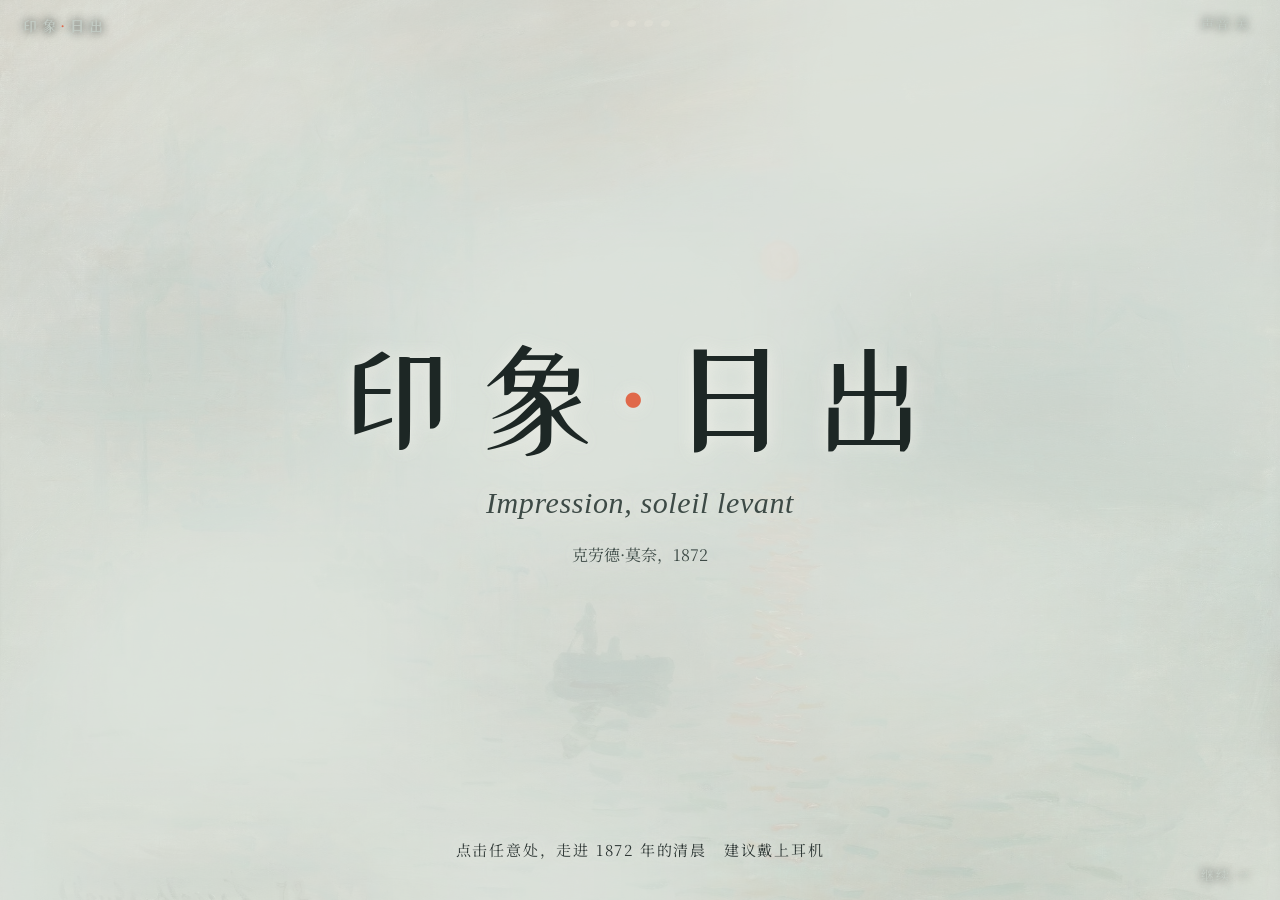
==== index.html @ b6039cf8 "Add Impression, Sunrise interactive walk Co-Authored-By: Claude Opus 5.5 <noreply@anthropic.com> Cla" ====
<!doctype html>
<html lang="zh-CN">
<head>
<meta charset="utf-8">
<meta name="viewport" content="width=device-width,initial-scale=1,viewport-fit=cover">
<meta name="description" content="走进莫奈《印象·日出》：拨开晨雾，在画里漫游，和光赛跑画出倒影。">
<meta property="og:title" content="走进《印象·日出》">
<meta property="og:image" content="sunrise.jpg">
<style>:root{padding-top:env(safe-area-inset-top,0px);padding-bottom:env(safe-area-inset-bottom,0px)}body{margin:0}[hidden]{display:none!important}</style>
<title>走进《印象·日出》</title>
<link rel="preconnect" href="https://fonts.googleapis.com">
<link rel="preconnect" href="https://fonts.gstatic.com" crossorigin>
<link rel="stylesheet" href="https://fonts.googleapis.com/css2?family=IM+Fell+English:ital@0;1&family=Noto+Serif+SC:wght@400;600&family=ZCOOL+XiaoWei&display=swap">
<style>
/* Layout: 整个页面就是这幅画。全屏、不滚动；场景之间用笔触重新画出画面，文字像颜料一样浮在雾里 */
:root{
  --deep:#111917;
  --fog:#efeae0;
  --mist:#c3ccc5;
  --sun:#e0694a;
  --peach:#f0b89c;
  --shade:rgba(12,18,16,.9);
  --f-display:"ZCOOL XiaoWei","Noto Serif SC","Songti SC","STSong",serif;
  --f-body:"Noto Serif SC","Songti SC","STSong","SimSun",serif;
  --f-latin:"IM Fell English","Iowan Old Style",Georgia,serif;
  --gut-l:max(16px,env(safe-area-inset-left,0px));
  --gut-r:max(16px,env(safe-area-inset-right,0px));
  color-scheme:dark;
}
*,*::before,*::after{box-sizing:border-box}
html,body{height:100%}
body{background:var(--deep);color:var(--fog);font-family:var(--f-body);overflow:hidden;margin:0;
  padding-left:var(--gut-l);padding-right:var(--gut-r)}
#stage{position:fixed;inset:0;overflow:hidden;background:var(--deep);touch-action:none;user-select:none;-webkit-user-select:none;-webkit-touch-callout:none;-webkit-tap-highlight-color:transparent}
#endBtns{position:absolute;z-index:6;left:50%;bottom:calc(env(safe-area-inset-bottom,0px) + 9vh);transform:translateX(-50%);display:flex;gap:12px;flex-wrap:wrap;justify-content:center;opacity:0;pointer-events:none;transition:opacity 1s}
#endBtns.on{opacity:1;pointer-events:auto}
#endBtns button{-webkit-touch-callout:none;font:inherit;font-size:15px;letter-spacing:.08em;color:var(--fog);background:rgba(12,18,16,.55);border:1px solid rgba(239,234,224,.35);padding:11px 20px;border-radius:18px 26px 16px 24px / 22px 16px 26px 18px;cursor:pointer;backdrop-filter:blur(6px);-webkit-backdrop-filter:blur(6px)}
#endBtns button:hover{background:rgba(224,105,74,.35)}
#endBtns button:focus-visible{outline:1px solid var(--peach);outline-offset:3px}
#stage canvas{position:absolute;inset:0;width:100%;height:100%;display:block}
#stage.pointer{cursor:pointer}
#stage.brush{cursor:crosshair}

/* 文字：没有卡片，直接浮在画上 */
#words{position:absolute;z-index:3;display:grid;gap:14px;max-width:min(560px,calc(100vw - 32px));pointer-events:none}
#words::before{content:"";position:absolute;inset:-90px -140px;z-index:-1;background:radial-gradient(closest-side,rgba(12,18,16,.5),rgba(12,18,16,.18) 60%,rgba(12,18,16,0));opacity:0;transition:opacity .8s}
#words.has::before{opacity:1}
#words.nobg::before{display:none}
#words.bl{left:calc(var(--gut-l) + 4vw);bottom:calc(env(safe-area-inset-bottom,0px) + 12vh)}
#words.tl{left:calc(var(--gut-l) + 4vw);top:calc(env(safe-area-inset-top,0px) + 12vh)}
#words.br{right:calc(var(--gut-r) + 4vw);bottom:calc(env(safe-area-inset-bottom,0px) + 12vh);text-align:right}
#words.c{left:50%;top:50%;transform:translate(-50%,-50%);text-align:center;max-width:min(760px,calc(100vw - 32px))}
.line{margin:0;font-family:var(--f-display);font-size:clamp(21px,2.3vw,30px);line-height:1.55;letter-spacing:.04em;
  text-shadow:0 0 14px rgba(10,16,14,.85),0 0 32px rgba(10,16,14,.6);animation:paintIn 1.5s cubic-bezier(.2,.7,.2,1) both}
.line em{font-style:normal;color:var(--peach)}
.line.small{font-family:var(--f-body);font-size:clamp(14px,1.25vw,16px);line-height:1.8;color:var(--mist);letter-spacing:0}
.line.title{font-size:clamp(58px,10vw,124px);letter-spacing:.1em;line-height:1.1}
.line.title b{color:var(--sun);font-weight:400}
.line.fr{font-family:var(--f-latin);font-style:italic;font-size:clamp(20px,2.4vw,30px);color:var(--mist);letter-spacing:.02em}
.line.dark{color:#1d2725;text-shadow:0 0 18px rgba(240,240,232,.9)}
.line.fr.dark,.line.small.dark{color:#3d4a46}
#words.out .line{animation:paintOut .7s ease-in both}
@keyframes paintIn{0%{opacity:0;filter:blur(12px);clip-path:inset(-60px 100% -60px -80px);transform:translateX(-6px)}60%{opacity:1}100%{opacity:1;filter:blur(0);clip-path:inset(-60px -80px -60px -80px);transform:none}}
@keyframes paintOut{to{opacity:0;filter:blur(10px);transform:translateY(-6px)}}

#hint.dark{color:#1d2725;text-shadow:0 0 12px rgba(240,240,232,.9)}
#hint{position:absolute;z-index:3;left:50%;bottom:calc(env(safe-area-inset-bottom,0px) + 4.5vh);transform:translateX(-50%);
  font-size:15px;letter-spacing:.12em;color:var(--fog);opacity:0;transition:opacity .9s;pointer-events:none;white-space:nowrap;
  text-shadow:0 0 12px rgba(10,16,14,.95)}
#hint.on{opacity:.9;animation:breathe 3s ease-in-out infinite}
@keyframes breathe{50%{opacity:.5}}
#tag{position:absolute;z-index:4;pointer-events:none;font-family:var(--f-display);font-size:18px;color:var(--fog);
  text-shadow:0 0 10px rgba(10,16,14,.95);opacity:0;transition:opacity .25s;transform:translate(16px,-28px);white-space:nowrap}
#tag.on{opacity:1}
#clock{position:absolute;z-index:3;right:calc(var(--gut-r) + 4vw);top:calc(env(safe-area-inset-top,0px) + 8vh);text-align:right;
  font-family:var(--f-latin);font-size:clamp(40px,5vw,64px);line-height:1;opacity:0;transition:opacity .6s;pointer-events:none;
  text-shadow:0 0 18px rgba(10,16,14,.8);font-variant-numeric:tabular-nums}
#clock small{display:block;font-family:var(--f-body);font-size:14px;color:var(--mist);margin-top:8px;letter-spacing:.1em}
#clock.on{opacity:1}
.corner{position:absolute;z-index:5;font-size:13px;letter-spacing:.14em;color:var(--mist);text-shadow:0 0 10px rgba(10,16,14,.95)}
#brand{left:calc(var(--gut-l) + 6px);top:calc(env(safe-area-inset-top,0px) + 14px);font-family:var(--f-display);font-size:16px;letter-spacing:.2em;pointer-events:none}
#brand b{color:var(--sun);font-weight:400}
#soundBtn,#nextBtn{background:none;border:0;padding:8px 10px;font:inherit;font-size:13px;letter-spacing:.14em;color:var(--mist);cursor:pointer}
#soundBtn{right:calc(var(--gut-r) + 4px);top:calc(env(safe-area-inset-top,0px) + 6px)}
#nextBtn{right:calc(var(--gut-r) + 4px);bottom:calc(env(safe-area-inset-bottom,0px) + 8px);opacity:0;transition:opacity .6s;pointer-events:none}
#nextBtn.on{opacity:.75;pointer-events:auto}
#soundBtn:hover,#nextBtn:hover{color:var(--fog)}
#soundBtn:focus-visible,#nextBtn:focus-visible{outline:1px solid var(--peach);outline-offset:2px}
#dots{left:50%;top:calc(env(safe-area-inset-top,0px) + 20px);transform:translateX(-50%);display:flex;gap:8px;pointer-events:none}
#dots i{width:9px;height:7px;border-radius:60% 40% 55% 45%;background:rgba(239,234,224,.25);transition:background .5s}
#dots i.on{background:var(--peach)}
@media (max-width:700px){
  #words.bl,#words.br,#words.tl{left:var(--gut-l);right:var(--gut-r);bottom:calc(env(safe-area-inset-bottom,0px) + 11vh);top:auto;text-align:left;max-width:none;padding-inline:6px}
  .line{font-size:18px;line-height:1.6}
  .line.small{font-size:13.5px}
  #words{gap:10px}
  #words::before{inset:-60px -40px}
  #clock{top:calc(env(safe-area-inset-top,0px) + 48px)}
  #endBtns{bottom:calc(env(safe-area-inset-bottom,0px) + 7vh)}
  #hint{white-space:normal;text-align:center;width:calc(100vw - 48px)}
}
@media (prefers-reduced-motion:reduce){.line,#words.out .line{animation-duration:.01s}#hint.on{animation:none}}
</style>

</head>
<body>
<div id="stage" role="application" aria-label="《印象·日出》互动漫游">
  <canvas id="paint"></canvas>
  <canvas id="fx"></canvas>
  <div id="words" class="c" aria-live="polite"></div>
  <div id="hint"></div>
  <div id="tag"></div>
  <div id="clock"></div>
  <div id="brand" class="corner">印象<b>·</b>日出</div>
  <div id="dots" class="corner" aria-hidden="true"><i></i><i></i><i></i><i></i></div>
  <button id="soundBtn" class="corner" type="button">声音 关</button>
  <button id="nextBtn" class="corner" type="button">继续 →</button>
  <div id="endBtns"><button id="againHub" type="button">再逛一逛港口</button><button id="againAll" type="button">从头看一遍</button></div>
</div>

<script>
const ORIENT = {"monet":{"w":125,"h":97,"step":16,"d":"dnrtx-q9D89+91rk--+BA7+2++2tzfh-IM53735-z++GEC981-J---DDGHGBBC987154sf/B/+A/8-7AF-88w//9/EEOE-u-+--8/9/BCCW-9+D//8/9-a-AAB8k--z0z05-s46-zsuyy--5/A7x-+782whw4BB658814-7z8+B9/-i---D-AGA/BEEB779+vu-/AA/-+9++9AE896559FFFGE78EICFD/OLBCC/+8+CABB-33--770rqIy4133B71w-x10319B168+0wz9z54322353339989J56429+9861-7/--/+8A9--47+B--+A66+/GB9+/CF+/+64042j9AA9C-EA/8FCHCAE//9-B/CB89HED6-qt5w1y65871xwz1w0ys70vq-1xy1243182523757799548967698A5877539++/+94699-jy++57/69A-+/8787458223GD+FAAABA/5/7A/BBBF-4+++87/B7----dS9015943yuy1xst032ytqy3y24353w463-444486840v+43485+94AEHA+B82599-K5321--GA/336777+788899+85EA87DA/3636969C+BCAA+896AD/976---ZWuz3621zutyxuttz34yxz0zx02xw38A60z24331y695z-234744989DB46866656596442+3A/8667887A+89++9/--D/96B61x-0785+A+BCELHCBBCAB/DD/9-ccyfk-sytmzywvsq011uy430vyywz7766314544vt28541468774z76vz0556765788876984+/9975546097773/95788753346828+7A+8/58DD+AB+8/CJ/69tp--emrtwwx1wsxss020oz67574yw499/988443--69Cy22444799z455556567995B676667789/989950284+A884677575557777+47++9+99+/w-1277+B+45---B2qm-0xxwz02zy0zyuz135683368B9797869-957421zyy16762367888783-76856566778AA+697766899767769976667796897789+999BA6-z1-356vyt-MX-w1--xuvv00z1zzwvuwu250uw1751x4076v--5398200z19/87478879+52116/9866656677313-456458678+839/887/B78+988999+86/E//+8055551xrx-Wx-76wttvxyuwyzxxtttw12zxy18-x16910qp-439xm9879GB+7698487455678766677796152-2L-2356/78/++BE67986667877+/+++99B+--A+88777630x-bp-351rvuzxyzxvwv3-x111107749CC+Brssz12+-ll-+85--7566438788978888+65356761w17/+///+A89+/9-F+646++878+9/98988AD/--+9//+76/-xtkg-x-/3x01ywy0wvvrr--wuvxw-749FUC9svw236+34pz6/CAA65896467789988778674588/99+/A8H887A/858s-E//B++77798798+999+8DEJ78888364-3nlnJ--1z11-ttwyvxuux2wx0002401+CS13wxr14+-1-mx1zd3++658657+97879658876788895496ICNA8777656--C99A++648A+6899B///CB/976788450489-elevyxrqr-xwwrtwyv3yy1341xu533-z--pfz58x--ly4-e-/++868779+---31t7556898895-HBACG88659578CJ/+7BA643599999/A//ADEA+B9+/56q-7-q-cjnt0im4suxuwytvtkpsmy57wuwzy6-y-hhav-A5-bgz-lfi55+943535-f---5--8/989+9A/AFI-7C7584+-796/8798+46449+/999/+/97684A75668BDDtqfgnpxwqsyywvvvwxxskquox+-rswv15nejp9m55321ihn1vg-68CA6566626017+A8AB++9A//AELHE98+8+/57/879+8866895678/9+8+67654488787768---jljpm-lrwxwuvyuw-2rjgpsy6uwx1780mZZ-1r7603+---6ve-0578687684168A+A8-A88799+9/9B/7+/DC+77C776+AI99A867259+99/99841+B9+84454-U---d6--pqx-xuxyoy2yifaqxtj-v-551rmcXLxs436/AA+98xjz59166775655B7+//DJ-67789999+A96/ADA98B/777/+8B//58868788+67+8+2396A----8/F6-he--ssrr-uyvvx31wkhdnwuq--wz55wmwl-tu016ABB/967ht56124544z--75B9579-388898897x9+++776898755BA99688577/89+86AA9AC752-RMB9-567-kbxssstt-ouzz1400skoostu66wux9xpok--wwz39BBp89+h983247745/+--7-/66w26899//98737883758669877B+7676848//87+A/DA//CA7A-KA9783546--prp--otm-531zy0vooi-985zutu9pswomitw3z2/--N84--43-7674164119/-67898++8//A/998774+6944B++A-799F+74--/A8/BL-A+9+75/E878878+49ffilrw-wy79/51wsrusviz894nmrpjj377pk4/-pss--PA0b-99-657356778B--799977A/7AA+9/72667A+96++8GB99+8---799+9+AF76/9+8+6/K-8AB//3-icjp2x325/57103-xtw2pmlt0-qqqsu37-r-5-pm-22z-/8qz8+-448889+CA737++9978B+8+9/-96z-89+6/+A/+TB+J//-T--EA9++B/++A95777AD-4/B570hicjp-76wx5x3s-82612ulil11wlnqy01168uuieh---59---12129999+9+A++3476BBA+A67E98+AI+78+B-9C+38-58H+/---8/DCCC/B/A5H9677/+-EDHBE-lkhmmo-A3368B+53394+xsp814sipzz031AEqvqjiV-F----vt3-s879BB//9+A32/+A//A9--C743DKB99E---E/-HG---3z-B98+/DHA9DC/v---788+-889--5--lii-zy--1-D/zvvz1+-rp-264-11vv56K-vt-ifbP--QO/fh57g-88//D-H/849A+/C+9864468/+ACAKB+Q-ED-KG-+o39KTA7-EEGGB/9+433--49C8885--58hgnhrxvvv0w-Jmqu--8-RMMC/7-ruuw-75rosqfcSB-cab-ef34-EB8ABFP9F-+-795D-576505/76FJG-FDJC+D----9uJFCL-75O-9-38++789768/E98/560w3miqm21y51217+z70j-51HDMGFF-qrrs-88821--eY/-fY-ghf9+LIE7AAFL697986007625417--26IPSC+CDCCC---4----CB--/CA3539/B6/CD-/6FA9868--0pgw3106DOT--858zm12x-z64t-DjcntOP7546EAihslad-nff+/IP/9757982w49A316300----ffhSaZ69QLHBCCCCDAD/-B+--/+855B+AJ9/A---tG-9+/BCcnum--xx-LRS-q-552x2zzr169---YYi---3665EFG--n-ouAOb//j---m336-6563-4043-CDF-7SYW0pl2--ICni--/E-+-g+90-78889--/-AA+6+33-b+A961wr-ikpww-PVYk-lz68v-+9-GE---5r---sp454-CGNFFJ---/heBAj5C6hEB-345-zwz1CAJC7-n-ULF1vuDK-HG-dZ-C9rB+p3-0k5++9-jmI-FB+8BDCGc--57B---borsukVYX-/i1--/ywACCGed+EV--irk17CGBFU-GGGFFFZg8-h-A-hDBt03--mi2z-95+D--F59D801D---D----ca--+9B5-d9+/+eii-aV-+BBEE/-8-2B-D--T+5tstUgkZffCG-nsr--cCo--API-fhOCCB-s-efk1DGJHUc-3hi8-aS-043v-gZD99--68D-e--FB114rlTGEKH-ddf-9/FAgfIC//gje-h--BFNJB6x576BEA6snwposjYelCXgP8toz38lb42-j76-cfg-CFE57DfejjfRPRUN-n--7-Yaiz22t45X-7/JI447Zd--HI-FCpkVRJKj-cX---8ABZf++7+-ig-ghy-OKEEF/225AC---ktooxvu667jhe-ji-B9-e67JL+8-ded-CBDA/-ffhhebZXYd-hdk-Vafiz65x/CD-11C-20uij--JR---YYWUP1m-YUdY-7/B-a/4-QOe--iryzNHEGIR35+E-----fpqrI35--dfg-fgA+3kf--BFCDviffo+/D/BAYeihdZaZad-cdff-Zb-AACEBF/72--744-hfeJHLNFKXbXWP8-ZaTbZVA-B4-A/2-----lw02-FDFWc/BAFE-hADa-zxq9B-Cce72feA+8hd-9+CA7-ged-+Aj+98-gggbXaaad--dfd-bZ-A/ACFA8+9-C/DAmcYNFGHJMKVdaXVM-ZNMdg-ACA/-BA+AAACImx49+HBDba/DCHFJKF8--66z++-5hdD0ii-+Cfg-JRIA45jgD/A/-98-ceij-dYZVYm-ced-gkp/7/CECBBBF+CFBkbQDD/DGCA-ebXUXfc-Mbh-CCBA-A+8BCCBN-298+77-ecDCABE-Bchiwt-t--/5li--if-9-ig-MSHD-ohfA6A-ii/Ocegegc-QQY-3facbnqr/+/B+ADGHC+ABB2hi9/ACEEC/lfWXafckSTge-ACAADC--EBCC99A+/+0-a-B88--vz--hpo---B7----mjb-++-o++HK8AAUf-EKUhg1-decbdY---aI/9bdh402BA++9ABEG79+AB-fSHCABJGMB9-RWYdakPOcde68A-BA8888/ACCA+++-GY-477--1-G+--5---A79J--qec-+B97/B/m-VDP-FD--ggy-+/99BBC7/BIBBRH-44/CEFA8CDEF7/CC7rbXDBFXfecRBaXUTaZ-CHYX-5B/+BC+75+ABCBC/9---Ue5+5-/9HMTg--+/B//ADRQkl-86-z857no--DFBC999e-G/8+ADEHFGDCG++D-WA9BCADA+BADDBBCHBnffdgbadecQPWPLJJio/-gUL-DADEF/8+BDCAD/---J-J+7-34w8FDMhol98FC/AADF4-C9B9919B-q-t-8/A+AEe-E+76/FFDBCCCGBABE-y8A/898++/B++B/CE-ZbVWV-PbaGUVRQLHS-E-fWJGKCHE+-8A+CECDDEIF--D//EB9B+DCDDI931BA/ACA+B6++J-B--/-67+/-7++7B--JEC-BCAAACBD-DA//B42BA9+++--/99A8IDDfaYXGBBG/-CMXdVTTPCC-FJHIFD+6-HFDEFC3--LN-HA779/+FE6--CGCGFC/BBCABAgn8CCBD++--+GHU-C7+BE9+A/DBADFGBAB-799B/459/HJFIUi-2787SCCdaaW-ECGFEHNSeQOI/9//AB+B9A+7/EFCBA/6-MPIKI-///D7y7+tnt/6C++BCDd-99eeEBBH-6AC/AE--YH7AAFC48CJA/-8//9CT--8CF-A8-AA6-bgm6689/AB-A--QDEGFAEIJIO-R--EDFBJB6BDGHBACA/8+9CK-GUs8+9-414-ian9BJLuDC-dg-uffDCDVe-CD+/-I-UQKWUO-lp-4B+7++B-D--g8CD-C-Z-DFEikAA9A/ADII96+97/DGCBSHGDA/-9ABDABBBDGG658CFAB-BE--/C-89/A--B-abd----3AB-eikgffBECN97p-/--/jY--ZZUhhhnn-AFDDG--ppfgF--ORaQGF9XQG//DOCFHH7+C658ADEBCBFA+9+A+9AAA/CDCC/7+8A/FEBAD89/A897Ta-IJVcd---x9ADmge-Pfgo-CB97k-s-9/dgfdahk-eihg-B-/B--2-jh-LbXHM-C5664QMFC/9-FDA45IA/EDBB/+/FF+//E99BG8A/DA/CHE+++CBCEHA+/+AB79IK/A1-hr--3B8A-epDIdhy2B98+C/veUAcegd-hY-nifgl/dgAA--9mhYLcaEW--8502GNLGB+aKG--7DBBBA7B-95A9ACE-5DL-/BBFCBAC/-/BCCDCHHD83AB79BC+uzvi6BB8D+Ebfl--ddD6//+ABB379-demknkaghkhfiA-p777P-0DIFbd54kg24u2IC--+9/DE-A-A/BBC9DMX-EABBGKE/F-DA/CDA/A+2++A9/-A/-----F/DDCKaifrn-7----fi2CcgXKBMY+DEC/-------fgj-rhe-G---MH-ACCiXbd25g-62HDKJ--8DEEHC-HEBDED/+-J-CCBB+D8/D-B+CABAC/++/A/EDC////DFEB386AECJeh-8C6--tkj1whhkA/TUDCBDLTH---TQgi+CEfdc---JHELS9-tgdeEF-587/GSUB77-IAA46BCDEFBD--Dy/D8/8C9DD7+9AACBBAB/BACDA/BB/AACD3x62541-eg-680qyto-AA-g-EIFFA+AABDFOHLIZhhBA-fd-+x-KTIMbdlkZOLEEBDG--kYURBD-D+AA8ABGHEB8GHF+BDA77/+B-499+/FH/BDE8ADC/+BCBB+A/924w341ig-zs3L-ui--/B-o8FSFB/++8+//8CJDgjmpC-ecCAys--B-caZEDG-B-h-P--sxpg-TOFEDDDBBFIHD9CHCADC/+7/C6C3764AOT+9+E79CEC+FGDA-A+5A---8-hd--w4GED-g-9CJ6/DLFEA+/9CFF-PPD-gheEFPUbC-l-DB-c--CDMa---89+B94--8EEGEC18ABBBFHFBECBDC//A6-36k77/AGF/+9D-FB++7ACO87-G-68CE9-Xhr-1+-76-g-/+-/CC/DEA69+BDB5--D-vM--XURSGFz-EHacef-MWg--/8+CGC9-GEDDEDC/9BDCBFDB//B-89+ADG-639G-H+AA+ADFKDB5-698IFA/5/A976--gjp37+-99-hyC2-h--x9871u---/77---k-nUTbOJFI--ceZa6-jYY-7998AFDD-79DMFDECAABEBAACCC9/--ABBCF-77BF---C/ACBEAGD6-F-DIIA8A9A/C+--jhq29BDDDBs-TB4BD/r670pq----76Yb-D+8-Un/FFON-hebg9CBHSD7+A/2--A----7BBFCADDBACDB++BC-CBCBCBE99----/979AAA/A+85A4y++CCD-ECCA-njgq08+BGFEpia+9A-a-650rttt-1k-VOCBCB/C8//BJQfl-ff-GADZVL+BA9/BAC----/AABGIEBBCDB68IH-C/CDECCB---B--54976319A/oqy479GEBBA8++xolg--A85247-gpv7W-hz7+8v10-M7i-QTGC++9Av8+DBxlmfm-9bgveb07+szA+//A7EACAABJBECCCEGG9D--JFEHE-R--7---44278836/C--27+//S-/--988x-cf-C/65yyuojkl--s8+---tEBE87--INHE+9//DC+CM-n--157-f-q2150---ECBH-9A--ADVEDC/BDFL-DHFB/E-F+-1z47F-8--9A/1+DDg-AAAA-N--+IC+/ZfcgoA8h-j0riioqbe--BF-w-GBB5Afde-RPF-FDHE6DJI-k--2ggg-C--6ldWIGDDF4+---A97/DBCDABC/AB/89/B-98456AD99B/8C/-FHD--CECA8C-556C--Ymiip+/-0t-meimqldr-9AAA-CEFi-ge-5-YTQHNME9LJGD-VTdij-N-h-xqgdO-KG-z----7+B/DCABCDBA7/+9CBDJB97DDBBABEG8AB-DCEHCCC8EB9054x-34-ngg-5----cbYkhhlnoe--ZNECHP--ee-0GXRSNXJCBAPJEmg-aeg--3-Apsif--8CB5--ij89AIHDECCCEA/ACFHEDCBA/D+-HC9/+998-FCDBABCDG--3-2-----knh46rtF---Dpffhon-WUeo6CIL--96ABJKHNOOHHKcZeqxwIQZd-CHM-lhcdv--A88L-bXND7+CDKFB7+B8+/BDA98++//5w--CA778+-KFB+7BIBB+-7-eEA7pppnZA9oc-vzz-feffff-dYjqzxDJGA-6/BGHJKJGHHG+-jki+BGY--HGF1ulghmec+BBE--VMH-+BEHDG---BA/BD+8+6795344uBA8+A/5F97ABBB726E-+A+9544-sl87ws93-3B--jhiejbZgbrl-U-8-h-GE+EIMNHDBADH--9//CFIKHsv7B--xR/+BBIQ-Y-837878DHj56CA+AEC65t125693-9-89/9+D-8BDAA9--G-9+6864qkn-+8uq-------fgp-4gc3ujS40c-y-PJGC/DQNJGCBDD/B-5+CGHIMkm7CGD/C/9/Aaf--i4679988+-++99A//BE-tA886D--+888+++D/-/--y8B8+--48--xkijo02yvt-iu--db-o-3-H-wmfD-fel178-MABDDKOG/AB+BBC/FD//+li6BBBA/A/E-kj--z69/JH+/++A+A8BAABJ-CF/888--6+A878798A8/z17++------1tkjiorxy07-c--n-Z----+-IC--DD-ed-6ADS-/+BDLHDT/8/DFDEBA9oo-ACABC+9BGWn4+9866+EC+C/+/8DD46/EDBCB+9+8F-18A93433-++++/98AK-07347nkkLpmt-+B-a-7lsY--------A89-n-c-ADDHAA/ABC/C/C/3LJEC9+8-THEB++DA69D-i8+CC89A/7699+++FIC-pFAA-9BDDAzu4+869A8CVHJGBA99-T-z519Hiklomlm-BF5-/--56c-----bAA//59F--AEE//AEFDCBB+/XfcB/9/95A+EC965DEE//Ay68+EDCC/9+/6++9+-98+B/--A8CF-tz4786A/9/H8AED-v+L-A5u08-llmoe-prjQ5AA-9B/-AC++---AB+6A31FB-DBDDJA+AAFC7895688/+//AFQN4y9EIC3y79/99CACAGC/A/+85-8/BF83166+BIC/+7A78978A+///A0-G-z2040jlli--7----v4988ADURG/++-4+7479wx--268-/C///BQG59E7-/BA++9/8-D/59B-B899+87AECBACECA+--4FA/A--325789FD899HD/+6+ADCAA+4zJNl-B9wnrniho-ecYpr-99++/dbE/+5c-/7w665o-w+9+/+/A+BCEC77A7ECBC8888-GJA3/A--9A///9A/+CLEBBA+9w5997+D-977876+AA+A+-F88+AGGFE245HKRSH+xv+-ffumh--ik-98+90-c/----ei---77-9+ACFAAA+67BB+/AA/ECB+889AbX5AFCC---/DA/9//DBBDBBB+5AL9268/CGHFDA9/BBAC7-E/88/BCHU959+A-b---+5-SYE---c-h-3----8+97AG/+-U-q68HC//A++ADB73+889B+--/+6++9A-60/FCBA58+/9/99ALC//CDC968Q-278A/DDFBCAACE-u78A++BCB/Al-+C+1-RTlm6BE+P-gj---/-97--ACBC+CB/v2C978CEFB//8OHJJJGGHA9/+9+/64/++/A81RFDD++69+9+++/HDA/CCEG+7C9///CBDFGDFHCB7116528ABGFCDFFDDAwu-S-x3C-jgcbb----8+A/AADBA5/9-mA+++-GGHN9+SRGGIJJKL-CC+//A++9++559BKGGtq---/9++/99FDBA9AA/8FE/7+CDC/CECGC++88EC9D9+GECDGE99Ey12130z/Gpk--bd----HDDL-/B9A6---/AA8v-CD87BCB7BEIJKH//CDAAA8+6/BFFEF/AB7BBB+DABFF79AAAABAA+5-EA/9+BB+9A+DBAB96+/BCHF9A/DIL0z--2A-z5x673mda-h---BRBBCB+/+---AC/8BC----0+AA/AC/8BGEACDBEDBCCGDGGDGE7AC7A//BACKCCGF/ABEAC///4-NCADFECDA8/AABCAABAC-KEAAB-M751-2-8AC+98-gkfW--7+/A+/BCEFDCBAABE8AK--P-67+-FCA96577BCEDCCABAEFFAFGGECB++9/CB//+BC-8/CC/D79/EOIDDH-A+/BAAABBABGBAA6ECEHFCEF--3-w8B21-PUa0GW-QE999/BBA+GF+798/BBBC5CGKA7--4735437+BBACEEDA/AAADFCEECBA96-7A////A69/99/BBBBDCBEG76BBCCC-8BB/+D8--CFDBDCCD--zxr--Gp0--Thn-f/7DA/++ADEABGGD+8+ACACEC-k9A75+135848BCBA/AGOA///+E749+/AAABA779/BD+99/E/+A8DB+xv7-EFECBC91A9A9+87/B-2/B///+322zx+G-o0/AGXkkk-p-FGIB/CBEDABE/+HC+/IS1-C86-GDA+8CD8+-/AAADC999867/+A/A99/CEDACBBD+98DDB+B5+A93CGDGEA9+/+CB9+9+99/87z5+69++63502//-rA/71-ki-z-SIIKHADGIFCBB9ADBBD-t1DB+B6-FDA9BDCA7CBCAEEA/99769+/ACAAA///AFD////CDAHBF82C-EEFGJCECBDDH97++99/+/-55969D/8ESk-A+ppCAC2qeI-q-SNHHHFECDEECBBB7+BA-67+/+DH9GEG-AEF+9ABCFGA9//964+++BABBA+///AAADEDDCEECGA6AAFDE+DCDB/B/AA8+/ELREFIICCBDC/D-no/B4pt84/-lY9/+6---FECF/FD9/BBC4FTT59/+AA+46DBELICC/+BDBCCA9BD8x5ABA/ACC++99CC66/DF/8/BCD9//+B/+BDDBA/A/BDJ-DA+7BDHJDDDHM-A+uq67--x156NeJ+9-nkgcb/MQMI-ZXI9HJIJOD/F-iPE2IG6ADICA/BCBA//AAAC/5CAHI8/ACBA98989/BBB/899GFH/CBA99D8/GDC/BBA/+99/9A/CHCFFGL-9769CB-Owt8+fcUEE-iecb-LOSdZbZWSHOQUPPNBPfeaNLPOl-KDHGFEEABBACA/A-HC--+/B+DEDA726/ACBB+++9DFGBFBA9767ADBAAE/9+++973FHBC++/CBHF78/DEDD0sFFhk/+//-WUU-JQH-8BEOMDKMNESSEFdcHMPfO-WV-EGLIB8-GDGC8A5EABEBBB+2AEB9W9BDCB/A89ABDBBCBB+3979A/+AA+9+8/9786ABA--xA/AF6DHGCDD+9CBXfHC9+/GIMDEB+99/AEB+CDA9CGGDWQCBH-A-HNSFDIIIHFJHD+80BBDBBEDB/5+DGIJ-ha//AEGB//CBCB/9+8A/7//+AB03-8+AB+7-SD8AD++9C57IFAE86AB9-cMBA//HCI4BE8++/ABCAA+29+++9+F9C-a--HNWNCEDBEDDH-9+--9CFFDGGC-/DOIFIc-6+BFBB9/BEFA+6CMGE/9A897--HA/+ABA8CF/H/8/AB/-+BB/AABA-acM8+C/LFB5/BGEA+CB+AA8+/+A/+/BA-hc--X-bGBFDBAABFD+BC/8DHDAGGB-/+-GE-t3+BBC+AA8ABCAFGENGCC6667z10-----DB7/-8EEA+/A98+A--/A+7--gB67DABEB1DDIGFDEAAAAAB/8+A/+8/9pa8AGAAA/+BC/+8+F/8B+5/M++/DAA+5+GDBpyBJ9/ABAAB7---KGDLA7666962------884999--34A8797--h-H0GCe-","W":2000,"H":1552}};
(() => {
'use strict';
const $ = s => document.querySelector(s);
const reduce = matchMedia('(prefers-reduced-motion: reduce)').matches;
const DPR = Math.min(1.5, window.devicePixelRatio || 1);
const clamp = (v, a, b) => v < a ? a : v > b ? b : v;
const sleep = ms => new Promise(r => setTimeout(r, ms));
const rgba = (c, a) => `rgba(${clamp(c[0], 0, 255) | 0},${clamp(c[1], 0, 255) | 0},${clamp(c[2], 0, 255) | 0},${a})`;
function rng(seed) { return () => { seed = (seed + 0x6D2B79F5) | 0; let t = Math.imul(seed ^ (seed >>> 15), 1 | seed); t = (t + Math.imul(t ^ (t >>> 7), 61 | t)) ^ t; return ((t ^ (t >>> 14)) >>> 0) / 4294967296; }; }
const mk = (w, h) => { const c = document.createElement('canvas'); c.width = w; c.height = h; return c; };
const B64 = 'ABCDEFGHIJKLMNOPQRSTUVWXYZabcdefghijklmnopqrstuvwxyz0123456789+/';
const CUTS = { sun: [1177, 440, 80, 81], refl: [1125, 803, 178, 675], boat1: [844, 1008, 216, 259], boat2: [481, 901, 212, 117], boat3: [277, 844, 141, 68] };

const stage = $('#stage'), paint = $('#paint'), fx = $('#fx'), P = paint.getContext('2d'), F = fx.getContext('2d');
const wordsEl = $('#words'), hintEl = $('#hint'), tagEl = $('#tag'), clockEl = $('#clock'), nextBtn = $('#nextBtn');
let SW = 0, SH = 0; // 画布像素尺寸
function size() { const w = Math.round(innerWidth * DPR), h = Math.round(innerHeight * DPR); const ch = w !== SW || h !== SH; SW = paint.width = fx.width = w; SH = paint.height = fx.height = h; return ch; }
size();

/* ---------- 声音 ---------- */
let audio = null; const soundBtn = $('#soundBtn');
function soundOn() {
  if (audio) return; const AC = window.AudioContext || window.webkitAudioContext; if (!AC) return;
  const ac = new AC(), len = ac.sampleRate * 4, buf = ac.createBuffer(1, len, ac.sampleRate), d = buf.getChannelData(0);
  let last = 0; for (let i = 0; i < len; i++) { last = (last + 0.02 * (Math.random() * 2 - 1)) / 1.02; d[i] = last * 3.2; }
  const s = ac.createBufferSource(); s.buffer = buf; s.loop = true;
  const lp = ac.createBiquadFilter(); lp.type = 'lowpass'; lp.frequency.value = 520;
  const g = ac.createGain(); g.gain.value = 0.3;
  const lfo = ac.createOscillator(), lg = ac.createGain(); lfo.frequency.value = 0.09; lg.gain.value = 0.2; lfo.connect(lg); lg.connect(g.gain);
  s.connect(lp); lp.connect(g); g.connect(ac.destination); s.start(); lfo.start();
  const horn = () => { if (!audio) return; const t = ac.currentTime, hg = ac.createGain(); hg.gain.setValueAtTime(0, t); hg.gain.linearRampToValueAtTime(0.045, t + 0.8); hg.gain.linearRampToValueAtTime(0, t + 3.2); hg.connect(ac.destination);
    [98, 147].forEach(f => { const o = ac.createOscillator(); o.type = 'sawtooth'; o.frequency.value = f; const fl = ac.createBiquadFilter(); fl.type = 'lowpass'; fl.frequency.value = 400; o.connect(fl); fl.connect(hg); o.start(t); o.stop(t + 3.4); });
    audio.timer = setTimeout(horn, 22000 + Math.random() * 15000); };
  audio = { ctx: ac, timer: setTimeout(horn, 5000) }; soundBtn.textContent = '声音 开';
}
function soundOff() { if (!audio) return; clearTimeout(audio.timer); audio.ctx.close(); audio = null; soundBtn.textContent = '声音 关'; }
soundBtn.addEventListener('click', e => { e.stopPropagation(); audio ? soundOff() : soundOn(); });
soundBtn.addEventListener('pointerdown', e => e.stopPropagation());

/* ---------- 文字 ---------- */
let wordsToken = 0;
async function say(lines, pos = 'bl', gap = 1500) {
  const tok = ++wordsToken;
  if (wordsEl.children.length) { wordsEl.classList.add('out'); await sleep(reduce ? 0 : 650); if (tok !== wordsToken) return false; }
  wordsEl.classList.remove('out'); wordsEl.innerHTML = ''; wordsEl.className = pos;
  if (lines.length) wordsEl.classList.add('has');
  for (let i = 0; i < lines.length; i++) {
    if (tok !== wordsToken) return false;
    const l = lines[i], p = document.createElement('p'); p.className = 'line ' + (l.cls || ''); p.innerHTML = l.t || l; wordsEl.appendChild(p);
    if (i < lines.length - 1) await sleep(reduce ? 200 : (l.wait || gap));
  }
  await sleep(reduce ? 100 : 900);
  return tok === wordsToken;
}
function clearWords() { wordsToken++; wordsEl.classList.add('out'); setTimeout(() => { if (wordsEl.classList.contains('out')) { wordsEl.innerHTML = ''; wordsEl.classList.remove('has'); } }, 700); }
function hint(t) { hintEl.textContent = t || ''; hintEl.classList.toggle('on', !!t); nextBtn.classList.toggle('on', !!t); }

/* ---------- 载入 ---------- */
const load = src => new Promise((res, rej) => { const i = new Image(); i.onload = () => res(i); i.onerror = rej; i.src = src; });
const SRC = {};
Promise.all(['sunrise.jpg', 'plate.jpg', 'sun.png', 'refl.png', 'boat1.png', 'boat2.png', 'boat3.png'].map(load).concat([load('meis.jpg').catch(() => null)])).then(start).catch(() => {
  wordsEl.className = 'c'; wordsEl.innerHTML = '<p class="line small">图片没有加载出来，请刷新页面再试。</p>';
});

function sampler(im, W, H, orient) {
  const w = Math.min(1000, W), h = Math.round(w * H / W), c = mk(w, h), x = c.getContext('2d', { willReadFrequently: true });
  x.drawImage(im, 0, 0, w, h); const d = x.getImageData(0, 0, w, h).data, k = w / W;
  return {
    W, H, im,
    col(ix, iy) { const px = clamp(Math.round(ix * k), 0, w - 1), py = clamp(Math.round(iy * k), 0, h - 1), p = (py * w + px) * 4; return [d[p], d[p + 1], d[p + 2]]; },
    ang(ix, iy) { if (!orient) return null; const gx = clamp(Math.floor(ix / orient.step), 0, orient.w - 1), gy = clamp(Math.floor(iy / orient.step), 0, orient.h - 1), ch = orient.d[gy * orient.w + gx]; return ch === '-' ? null : B64.indexOf(ch) / 64 * Math.PI; }
  };
}

function start([orig, plate, sunI, reflI, b1, b2, b3, meis]) {
  const noRefl = mk(2000, 1552); { const x = noRefl.getContext('2d'); x.drawImage(plate, 0, 0, 2000, 1552); const [sx, sy, sw, sh] = CUTS.sun; x.drawImage(sunI, sx, sy, sw, sh); [b1, b2, b3].forEach((b, i) => { const [bx, by, bw, bh] = CUTS['boat' + (i + 1)]; x.drawImage(b, bx, by, bw, bh); }); }
  const grayC = mk(2000, 1552); { const x = grayC.getContext('2d', { willReadFrequently: true }); x.drawImage(orig, 0, 0); const id = x.getImageData(0, 0, 2000, 1552), d = id.data; for (let p = 0; p < d.length; p += 4) { const v = 0.299 * d[p] + 0.587 * d[p + 1] + 0.114 * d[p + 2]; d[p] = d[p + 1] = d[p + 2] = v; } x.putImageData(id, 0, 0); }
  SRC.orig = sampler(orig, 2000, 1552, ORIENT.monet);
  SRC.noRefl = sampler(noRefl, 2000, 1552, ORIENT.monet);
  SRC.gray = { im: grayC, W: 2000, H: 1552 };
  if (meis) SRC.meis = sampler(meis, meis.naturalWidth, meis.naturalHeight, ORIENT.meis || null);
  SRC.reflI = reflI;
  requestAnimationFrame(frame);
  run();
}

/* ---------- 镜头 ---------- */
let view = { src: 'orig', cx: 0.5, cy: 0.5, z: 1 };
function xf(v) {
  const s = SRC[v.src], cover = Math.max(SW / s.W, SH / s.H), contain = Math.min(SW / s.W, SH / s.H);
  const portrait = SW < SH * 0.95, base = v.src === 'meis' ? contain * (portrait ? 0.96 : 0.84) : (portrait ? contain : Math.min(cover, contain * 1.35)), k = base * v.z;
  let X = v.cx * s.W, Y = v.cy * s.H; const hw = SW / 2 / k, hh = SH / 2 / k;
  X = s.W * k > SW ? clamp(X, hw, s.W - hw) : s.W / 2; Y = s.H * k > SH ? clamp(Y, hh, s.H - hh) : s.H / 2;
  // 竖屏时画面小于屏幕高度：把画往上放，下面留给文字
  const oy = s.H * k < SH && portrait ? (SH - s.H * k) * 0.28 : SH / 2 - Y * k;
  return { k, ox: SW / 2 - X * k, oy, s };
}
const toImg = (v, sx, sy) => { const t = xf(v); return [(sx - t.ox) / t.k, (sy - t.oy) / t.k]; };
function drawView(ctx, v, im, alpha = 1) { const t = xf(v); ctx.globalAlpha = alpha; ctx.setTransform(t.k, 0, 0, t.k, t.ox, t.oy); ctx.drawImage(im || t.s.im, 0, 0, t.s.W, t.s.H); ctx.setTransform(1, 0, 0, 1, 0, 0); ctx.globalAlpha = 1; }

/* ---------- 用笔触把画面画出来 ---------- */
let painting = null;
function paintTo(v, opts = {}) {
  view = v; if (painting) painting.done();
  return new Promise(resolve => {
    const t = xf(v), s = t.s, r = rng((Math.random() * 1e9) | 0), m = Math.min(SW, SH) / DPR;
    const strokes = [];
    const passes = opts.quick ? [[clamp(m / 16, 22, 54), 1]] : [[clamp(m / 18, 20, 48), 1], [clamp(m / 36, 10, 24), 1]];
    passes.forEach(([g, dens], pi) => {
      const gp = g * DPR, list = [];
      for (let y = -gp / 2; y < SH + gp; y += gp) for (let x = -gp / 2; x < SW + gp; x += gp) {
        const sx = x + (r() - 0.5) * gp, sy = y + (r() - 0.5) * gp, ix = (sx - t.ox) / t.k, iy = (sy - t.oy) / t.k;
        if (ix < 0 || iy < 0 || ix >= s.W || iy >= s.H) continue;
        let a = s.ang(ix, iy); if (a == null) a = r() * Math.PI;
        list.push({ x: sx, y: sy, a: a + (r() - 0.5) * 0.25, c: s.col(ix, iy), L: gp * (1.5 + r() * 1.1), w: gp * (pi ? 0.55 : 0.75), seed: (r() * 1e9) | 0 });
      }
      for (let i = list.length - 1; i > 0; i--) { const j = (r() * (i + 1)) | 0; [list[i], list[j]] = [list[j], list[i]]; }
      strokes.push(list);
    });
    const total = strokes.reduce((a, l) => a + l.length, 0);
    if (opts.from === 'black') { P.fillStyle = '#111917'; P.fillRect(0, 0, SW, SH); }
    let pi = 0, i = 0, fade = 0, fin = false;
    const frames = [reduce ? 1 : 26, reduce ? 1 : 42], fadeFrames = reduce ? 1 : 22;
    const finish = () => { if (fin) return; fin = true; P.setTransform(1, 0, 0, 1, 0, 0); P.fillStyle = '#111917'; P.fillRect(0, 0, SW, SH); drawView(P, v); painting = null; resolve(); };
    painting = { done: finish };
    const step = () => {
      if (fin) return;
      if (pi < strokes.length) {
        const list = strokes[pi], per = Math.ceil(list.length / frames[Math.min(pi, 1)]);
        for (let n = 0; n < per && i < list.length; n++, i++) stroke(P, list[i]);
        if (i >= list.length) { pi++; i = 0; }
      } else {
        fade++; P.setTransform(1, 0, 0, 1, 0, 0);
        if (fade === 1) { P.globalAlpha = 1; }
        drawView(P, v, null, 0.18 + fade / fadeFrames * 0.3);
        if (fade >= fadeFrames) return finish();
      }
      requestAnimationFrame(step);
    };
    if (!total) return finish();
    requestAnimationFrame(step);
  });
}
function stroke(ctx, s) {
  const r = rng(s.seed), n = 4, ca = Math.cos(s.a), sa = Math.sin(s.a), nx = -sa, ny = ca, hl = s.L / 2;
  ctx.lineCap = 'round'; ctx.lineWidth = Math.max(1, s.w / n * 1.9);
  for (let i = 0; i < n; i++) {
    const o = (i / (n - 1) - 0.5) * s.w, st = -hl * (0.7 + r() * 0.3), en = hl * (0.7 + r() * 0.3), b = (r() - 0.5) * s.L * 0.12, j = (r() - 0.5) * 18;
    ctx.strokeStyle = rgba([s.c[0] + j, s.c[1] + j * 0.9, s.c[2] + j * 0.8], (0.55 + r() * 0.4).toFixed(2));
    ctx.beginPath(); ctx.moveTo(s.x + ca * st + nx * o, s.y + sa * st + ny * o);
    ctx.quadraticCurveTo(s.x + ca * (st + en) / 2 + nx * (o + b), s.y + sa * (st + en) / 2 + ny * (o + b), s.x + ca * en + nx * o, s.y + sa * en + ny * o); ctx.stroke();
  }
}

/* ---------- 雾、风、光 ---------- */
const FW = 96, FH = 60, fogA = new Float32Array(FW * FH), fogC = mk(FW, FH), fogX = fogC.getContext('2d'), fogImg = fogX.createImageData(FW, FH);
let fogTarget = 0.12, fogRegrow = 0.006, ptr = { x: -1, y: -1, px: -1, py: -1, inside: false };
const noise = (x, y, t) => Math.sin(x * 0.11 + t * 0.00021) * Math.sin(y * 0.17 - t * 0.00017) * 0.5 + Math.sin((x + y) * 0.05 + t * 0.0003) * 0.5;
function setFog(level, instant) { fogTarget = level; if (instant) fogA.fill(level); }
function windAt(x, y, strength) {
  const fx_ = x / SW * FW, fy_ = y / SH * FH, rad = Math.min(FW, FH) * 0.2;
  for (let j = Math.max(0, fy_ - rad | 0); j < Math.min(FH, fy_ + rad + 1); j++) for (let i = Math.max(0, fx_ - rad | 0); i < Math.min(FW, fx_ + rad + 1); i++) {
    const d = Math.hypot(i - fx_, (j - fy_) * 1.2) / rad; if (d < 1) fogA[j * FW + i] *= 1 - strength * (1 - d) * (1 - d);
  }
}
const fogCleared = () => { let s = 0; for (let i = 0; i < fogA.length; i++) s += fogA[i] < 0.35 ? 1 : 0; return s / fogA.length; };

let targets = [], hover = null, gray = 0, grayTarget = 0, light = 0, lightTarget = 0, shimmer = false;
function frame(t) {
  F.setTransform(1, 0, 0, 1, 0, 0); F.clearRect(0, 0, SW, SH);
  gray += (grayTarget - gray) * 0.06; if (Math.abs(grayTarget - gray) < 0.004) gray = grayTarget;
  light += (lightTarget - light) * 0.03;
  if (shimmer && !reduce && !painting && view.src === 'orig') {
    const tr = xf(view), im = SRC.reflI, [rx, ry] = CUTS.refl;
    F.setTransform(tr.k, 0, 0, tr.k, tr.ox, tr.oy); F.globalAlpha = 0.9;
    for (let y = 0; y < im.height; y += 6) { const h = Math.min(6, im.height - y), dx = Math.sin(t / 620 + y * 0.05) * 2.2; F.drawImage(im, 0, y, im.width, h, rx + dx, ry + y, im.width, h); }
    F.globalAlpha = 1; F.setTransform(1, 0, 0, 1, 0, 0);
  }
  if (gray > 0.01) drawView(F, Object.assign({}, view, { src: 'gray' }), SRC.gray.im, gray);
  if (light > 0.005) { const g = F.createRadialGradient(SW * 0.62, SH * 0.3, 0, SW * 0.62, SH * 0.3, Math.max(SW, SH)); g.addColorStop(0, `rgba(255,240,222,${0.55 * light})`); g.addColorStop(1, `rgba(255,238,218,${0.12 * light})`); F.fillStyle = g; F.fillRect(0, 0, SW, SH); }
  // 目标：在画里微微发亮
  if (!painting) targets.forEach(tg => {
    const tr = xf(view), cx = tg.x * tr.k + tr.ox, cy = tg.y * tr.k + tr.oy, a = tg === hover ? 0.32 : (tg.seen ? 0.04 : 0.07 + 0.06 * Math.sin(t / 700 + tg.x));
    F.save(); F.translate(cx, cy); F.scale(tg.rx * tr.k, tg.ry * tr.k);
    const g = F.createRadialGradient(0, 0, 0, 0, 0, 1); g.addColorStop(0, `rgba(255,236,212,${a})`); g.addColorStop(0.7, `rgba(255,236,212,${a * 0.5})`); g.addColorStop(1, 'rgba(255,236,212,0)');
    F.fillStyle = g; F.beginPath(); F.arc(0, 0, 1, 0, Math.PI * 2); F.fill(); F.restore();
    if (coarse && !tg.seen) { F.font = `${14 * DPR}px "ZCOOL XiaoWei", "Noto Serif SC", serif`; F.textAlign = 'center'; F.fillStyle = 'rgba(12,18,16,.55)'; const tw = F.measureText(tg.name).width; const lcx = tg.lx ? tg.lx * tr.k + tr.ox : cx, lcy = tg.ly ? tg.ly * tr.k + tr.oy : cy; F.fillRect(lcx - tw / 2 - 8 * DPR, lcy - 11 * DPR, tw + 16 * DPR, 22 * DPR); F.fillStyle = 'rgba(255,240,224,.95)'; F.textBaseline = 'middle'; F.fillText(tg.name, lcx, lcy + DPR); }
  });
  // 雾
  for (let i = 0; i < fogA.length; i++) fogA[i] += (fogTarget - fogA[i]) * fogRegrow;
  const d = fogImg.data;
  for (let j = 0, p = 0; j < FH; j++) for (let i = 0; i < FW; i++, p++) {
    const n = reduce ? 0 : noise(i, j, t) * 0.12, a = clamp(fogA[p] + n * fogA[p], 0, 0.97);
    d[p * 4] = 222; d[p * 4 + 1] = 228; d[p * 4 + 2] = 221; d[p * 4 + 3] = a * 255;
  }
  fogX.putImageData(fogImg, 0, 0); F.imageSmoothingEnabled = true; F.drawImage(fogC, 0, 0, SW, SH);
  requestAnimationFrame(frame);
}

/* ---------- 指针 ---------- */
let onTap = null, onHold = null, brush = null, lockUntil = 0;
const coarse = matchMedia('(pointer: coarse)').matches;
const local = e => { const r = stage.getBoundingClientRect(); return [(e.clientX - r.left) * DPR, (e.clientY - r.top) * DPR]; };
function hitTarget(x, y) { if (painting) return null; for (const tg of targets) { const [ix, iy] = toImg(view, x, y); if (((ix - tg.x) / tg.rx) ** 2 + ((iy - tg.y) / tg.ry) ** 2 < 1) return tg; } return null; }
stage.addEventListener('pointermove', e => {
  const [x, y] = local(e);
  if (ptr.px >= 0) { const sp = Math.hypot(x - ptr.px, y - ptr.py) / DPR; if (sp > 1) windAt(x, y, Math.min(0.5, sp / 60)); }
  ptr.px = x; ptr.py = y;
  if (brush) return brush.move(x, y);
  hover = hitTarget(x, y); stage.classList.toggle('pointer', !!hover || !!onTap);
  if (hover && e.pointerType === 'mouse') { tagEl.textContent = hover.name; tagEl.style.left = (x / DPR) + 'px'; tagEl.style.top = (y / DPR) + 'px'; tagEl.classList.add('on'); } else tagEl.classList.remove('on');
});
stage.addEventListener('contextmenu', e => e.preventDefault());
stage.addEventListener('pointerleave', () => { ptr.px = -1; hover = null; tagEl.classList.remove('on'); });
stage.addEventListener('pointerdown', e => {
  const [x, y] = local(e);
  if (painting) { painting.done(); lockUntil = performance.now() + 450; return; }
  if (performance.now() < lockUntil) return;
  if (brush) { stage.setPointerCapture(e.pointerId); return brush.down(x, y); }
  if (onHold) { stage.setPointerCapture(e.pointerId); onHold(true); return; }
  const tg = hitTarget(x, y);
  if (tg && tg.go) { tagEl.classList.remove('on'); lockUntil = performance.now() + 600; tg.go(); return; }
  if (onTap) { lockUntil = performance.now() + 600; onTap(); }
});
const up = () => { if (brush) brush.up(); if (onHold) onHold(false); };
stage.addEventListener('pointerup', up); stage.addEventListener('pointercancel', up);
nextBtn.addEventListener('pointerdown', e => e.stopPropagation());
$('#endBtns').addEventListener('pointerdown', e => e.stopPropagation());
nextBtn.addEventListener('click', e => { e.stopPropagation(); if (onTap) onTap(); else if (targets.find(t => !t.seen && t.go)) targets.find(t => !t.seen && t.go).go(); });
addEventListener('keydown', e => { if (e.key === 'ArrowRight' || e.key === 'Enter' || e.key === ' ') { if (painting) painting.done(); else nextBtn.click(); e.preventDefault(); } if (e.key === 'Escape' && hub.ready) hub.go(); });
let rt; addEventListener('resize', () => { clearTimeout(rt); rt = setTimeout(() => { if (size()) { if (painting) painting.done(); P.fillStyle = '#111917'; P.fillRect(0, 0, SW, SH); drawView(P, view); } }, 120); });

/* 等一次点击（点画面任意处或“继续”） */
function waitTap(text = '点击画面继续') { hint(text); return new Promise(res => { setTimeout(() => { onTap = () => { onTap = null; hint(''); stage.classList.remove('pointer'); res(); }; }, 500); }); }

/* ---------- 故事 ---------- */
const dots = [...document.querySelectorAll('#dots i')];
const FULL = { src: 'orig', cx: 0.5, cy: 0.5, z: 1 };
const PLACES = [
  { id: 'harbor', name: '烟与桅杆', x: 520, y: 420, rx: 280, ry: 230, view: { src: 'orig', cx: 0.25, cy: 0.3, z: 2.3 }, pos: 'br', lines: [
    '左边这团打着旋的蓝绿色，是蒸汽船冒出的烟。', '后面密密麻麻的竖线，是帆船的桅杆。', '一座忙碌的工业港口。<br>可是没有一根桅杆，被画清楚。'] },
  { id: 'cranes', name: '对岸的吊车', x: 1680, y: 560, rx: 260, ry: 140, view: { src: 'orig', cx: 0.76, cy: 0.38, z: 2.3 }, pos: 'bl', lines: [
    '对岸是船坞和吊车。勒阿弗尔是当时法国最繁忙的港口之一。', '可在画里，它们只是雾中几道斜线。', '莫奈画的不是港口。<br>他画的是港口上空的<em>雾和光</em>。'] },
  { id: 'refl', name: '水里的倒影', x: 1215, y: 1050, rx: 100, ry: 250, lx: 1330, ly: 900, view: { src: 'orig', cx: 0.61, cy: 0.69, z: 3.2 }, pos: 'bl', lines: [
    '太阳的倒影，是一串横着的短笔。', '颜料堆得很厚，一笔下去，不再修改。', '笔和笔之间，直接露出水的颜色。'] },
  { id: 'boat', name: '小船', x: 950, y: 1110, rx: 140, ry: 130, lx: 850, ly: 1250, view: { src: 'orig', cx: 0.47, cy: 0.72, z: 3.4 }, pos: 'br', lines: [
    '一条船，一个站着摇桨的人。', '几笔深色。没有脸，也没有桨的细节。', '在晨雾里，你本来也看不清这些。<br>他画的是<em>眼睛看到的</em>，不是脑子里知道的。'] }
];
const SUNT = { id: 'sun', name: '太阳', x: 1217, y: 480, rx: 90, ry: 90 };
const hub = { ready: false, first: true, async go() {} };

async function run() {
  // 开场：画面在浓雾里一笔笔出现
  setFog(0.9, true); fogRegrow = 0.02;
  paintTo(FULL, { from: 'black' });
  await say([{ t: '印象<b>·</b>日出', cls: 'title dark' }, { t: 'Impression, soleil levant', cls: 'fr dark' }, { t: '克劳德·莫奈，1872', cls: 'small dark' }], 'c nobg', 700);
  hintEl.classList.add('dark'); await waitTap('点击任意处，走进 1872 年的清晨　建议戴上耳机'); hintEl.classList.remove('dark');
  soundOn();
  // 拨开晨雾
  fogRegrow = 0.0015;
  await say([{ t: '1872 年 11 月 13 日，早上 7 点 35 分。', cls: 'dark' }, { t: '法国北部，勒阿弗尔港。', cls: 'dark' }, { t: matchMedia('(pointer: coarse)').matches ? '用手指拨开晨雾。' : '晃动鼠标，拨开晨雾。', cls: 'dark small' }], 'c nobg', 1400);
  await new Promise(res => { const chk = setInterval(() => { if (fogCleared() > 0.4) { clearInterval(chk); onTap = null; hint(''); res(); } }, 200); setTimeout(() => { hint('点击画面继续'); onTap = () => { clearInterval(chk); onTap = null; hint(''); res(); }; }, 7000); });
  setFog(0.14); fogRegrow = 0.012;
  clearWords(); await sleep(700);
  await say(['31 岁的莫奈，站在港口边一家旅馆的窗前。', '这是他长大的城市。明天，是他 32 岁的生日。', { t: '这个时刻，是天文学家唐纳德·奥尔森根据画里太阳的位置和当天的潮汐推算出来的。', cls: 'small' }], 'bl');
  await waitTap();
  await explore();
}

async function explore() {
  hub.ready = true;
  const go = async () => {
    targets = []; await paintTo(FULL); setFog(0.14); shimmer = true;
    const left = PLACES.filter(p => !p.seen);
    if (left.length) {
      targets = PLACES.map(p => Object.assign(p, { go: () => visit(p) }));
      const msg = hub.first ? ['窗外有烟、有吊车、有小船，还有水里的倒影。', '在画里找到它们，点一下，凑近看看。'] : [`还有 ${left.length} 处没看。`];
      hub.first = false; say(msg, 'bl');
      hint(coarse ? '点画里标出的地方' : '把鼠标移到画里发亮的地方');
    } else {
      targets = [Object.assign(SUNT, { go: () => { targets = []; climax(); } })];
      say(['港口看完了。', '现在，看看那颗<em>太阳</em>。'], 'bl'); hint('点击太阳');
    }
  };
  hub.go = go; await go();
}
async function visit(p) {
  targets = []; hint(''); clearWords(); shimmer = false;
  await paintTo(p.view); setFog(0.08); shimmer = p.id === 'refl' || p.id === 'boat';
  p.seen = true; dots[PLACES.indexOf(p)].classList.add('on');
  await say(p.lines, p.pos);
  await waitTap('点击画面，退后一步');
  clearWords(); hub.go();
}

async function climax() {
  hub.ready = false; hint(''); clearWords(); shimmer = false;
  await paintTo({ src: 'orig', cx: 0.6, cy: 0.33, z: 1.9 }); shimmer = true;
  await say(['太阳刚升起二十多分钟。', '这样的光，只会停留几十分钟。'], 'bl');
  clockEl.innerHTML = '07:35<small>勒阿弗尔</small>'; clockEl.classList.add('on');
  lightTarget = 0;
  for (let m = 35; m <= 55; m++) { clockEl.innerHTML = `07:${m}<small>勒阿弗尔</small>`; lightTarget = (m - 35) / 20; setFog(0.14 - (m - 35) / 20 * 0.12); await sleep(reduce ? 20 : 170); }
  await say(['雾在散，光在变。', '等他调好颜色，眼前已经是另一幅景色。', '所以，他必须画得<em>很快</em>。'], 'bl');
  await waitTap('点击画面，拿起画笔');
  clockEl.classList.remove('on'); lightTarget = 0; light = 0; clearWords();
  await race();
}

async function race() {
  shimmer = false; setFog(0.06);
  const RV = SW < SH * 0.95 ? { cx: 0.6, cy: 0.5, z: 1.8 } : { cx: 0.5, cy: 0.5, z: 1 };
  await paintTo(Object.assign({ src: 'noRefl' }, RV));
  await say(['倒影被抹掉了。', '你有 <em>20 秒</em>，把它画回去。', { t: '在太阳正下方的水面上，横着画一些短短的、断开的橙红色笔触。落下第一笔，时钟就开始走。', cls: 'small' }], 'tl', 900);
  const ORANGE = [228, 112, 78], BW = Math.max(6 * DPR, Math.min(SW, SH) / 70), MAXLEN = Math.max(60 * DPR, Math.min(SW, SH) / 9);
  let strokesN = 0, inRefl = 0, startT = 0, cur = null, ended = false;
  const bristles = () => { const r = rng((Math.random() * 1e9) | 0); return Array.from({ length: 7 }, (_, i) => ({ o: (i / 6 - 0.5) * BW * (0.8 + r() * 0.4), j: [(r() - 0.5) * 34, (r() - 0.5) * 30, (r() - 0.5) * 26], a: 0.55 + r() * 0.45, lw: BW / 7 * 2 })); };
  await new Promise(done => {
    brush = {
      down(x, y) {
        if (ended) return;
        if (!startT) { startT = performance.now(); clearWords(); clockEl.classList.add('on'); tick(); }
        cur = { pts: [[x, y]], len: 0, br: bristles() }; strokesN++;
      },
      move(x, y) {
        if (!cur || ended) return; const p = cur.pts[cur.pts.length - 1], d = Math.hypot(x - p[0], y - p[1]); if (d < 2 || cur.len >= MAXLEN) return;
        cur.len += d; const f = cur.len / MAXLEN, fade = 1 - f * f * 0.85, nx = -(y - p[1]) / d, ny = (x - p[0]) / d; P.lineCap = 'round';
        cur.br.forEach(b => { if (f > 0.45 && Math.random() < (f - 0.45) * 1.4) return; P.strokeStyle = rgba([ORANGE[0] + b.j[0], ORANGE[1] + b.j[1], ORANGE[2] + b.j[2]], (0.95 * b.a * fade).toFixed(2)); P.lineWidth = b.lw;
          P.beginPath(); P.moveTo(p[0] + nx * b.o, p[1] + ny * b.o); P.lineTo(x + nx * b.o, y + ny * b.o); P.stroke(); });
        cur.pts.push([x, y]);
      },
      up() { if (!cur) return; const n = cur.pts.length; if (n > 2) { const ax = cur.pts.reduce((a, q) => a + q[0], 0) / n, ay = cur.pts.reduce((a, q) => a + q[1], 0) / n, [ix, iy] = toImg(view, ax, ay); if (Math.abs(ix - 1217) < 150 && iy > 790) inRefl++; } cur = null; }
    };
    stage.classList.add('brush');
    const tick = () => {
      const el = (performance.now() - startT) / 1000, p = Math.min(1, el / 20);
      clockEl.innerHTML = `${Math.max(0, Math.ceil(20 - el))}<small>07:${35 + Math.round(p * 20)} · 光在变</small>`;
      lightTarget = p * 0.9; light = lightTarget;
      if (el >= 20) { ended = true; brush = null; stage.classList.remove('brush'); done(); return; }
      requestAnimationFrame(tick);
    };
  });
  await sleep(400);
  await say([`时间到。光已经变了。`, `你画了 ${strokesN} 笔，${inRefl} 笔落在倒影里。`, inRefl >= 5 ? '快、短、不修改。你已经在用莫奈的方法了。' : '来不及吧？莫奈那天早上，面对的就是这种紧迫。'], 'tl', 1200);
  await waitTap('点击画面，看莫奈画的');
  clockEl.classList.remove('on'); lightTarget = 0; clearWords();
  await sleep(300); light = 0;
  await paintTo(Object.assign({ src: 'orig' }, RV)); shimmer = true;
  await say(['这是莫奈画的倒影。'], 'tl');
  await waitTap();
  await secret();
}

async function secret() {
  clearWords();
  await say(['太阳是整幅画里最显眼的东西。', '可它其实一点也不亮。'], 'bl');
  hint('按住画面不放，把颜色拿掉');
  let held = 0, t0 = 0;
  await new Promise(res => {
    onHold = async down => {
      if (down) { t0 = performance.now(); grayTarget = 1; hint(''); if (!held) say(['太阳不见了。', '它的亮度是 <em>128</em>，周围的天空是 <em>130</em>。', { t: '亮度从 0（纯黑）到 255（纯白），由程序在这张数字图像上测得。', cls: 'small' }], 'bl', 1100); }
      else { grayTarget = 0; if (performance.now() - t0 > 700) held++; if (held >= 1) { onHold = null; res(); } else hint('按住画面不放，把颜色拿掉'); }
    };
  });
  await sleep(500);
  await say(['我们的眼睛，一部分只管明暗，一部分只管颜色。', '明暗那部分看不见这颗太阳，颜色那部分看得很清楚。', '两边对不上，太阳就像在<em>颤动、发光</em>。', { t: '这是神经科学家玛格丽特·利文斯通在《视觉与艺术》里提出的解释。', cls: 'small' }], 'bl');
  await waitTap();
  await paris();
}

async function paris() {
  clearWords(); shimmer = false; setFog(0.05);
  if (SRC.meis) {
    await paintTo({ src: 'meis', cx: 0.5, cy: 0.5, z: 1 });
    await say(['可在当时，这不叫“好画”。', '这是那个年代最受追捧的画家之一梅索尼埃的作品：拿破仑骑着白马，带着部下走过泥泞的雪地。', '每一匹马、每一颗扣子都画得清清楚楚。表面光滑，看不见一笔笔触。', { t: '欧内斯特·梅索尼埃《1814 年法国战役》，1864 年，巴黎奥赛博物馆藏。', cls: 'small' }], 'bl');
    await waitTap();
    clearWords();
  }
  await paintTo({ src: 'orig', cx: 0.22, cy: 0.16, z: 2.6 });
  await say(SRC.meis ? ['再看莫奈的天空。', '每一笔都看得见。有的地方，薄到露出了画布。', '在当时的评委眼里，这根本就是一张没画完的草稿。'] : ['可在当时，这不叫“好画”。', '官方沙龙喜欢的画，表面光滑得像瓷器，看不见一笔笔触。画的是历史、神话和英雄，在画室里一改就是几个月。', '而这幅画，每一笔都看得见。天空有的地方，薄到露出了画布。'], 'br');
  await waitTap();
  clearWords(); setFog(0.14);
  await paintTo(FULL); shimmer = true;
  await say(['1874 年，莫奈把这幅画送去展览。', '一位评论家写道：<br>“还没完工的墙纸，都比这幅海景画得更完整。”', '他借这幅画的标题，嘲笑这群画家是<em>“印象派”</em>。', { t: '路易·勒鲁瓦，《喧哗》报，1874 年 4 月 25 日。画家们后来干脆接受了这个名字。', cls: 'small' }], 'bl');
  await waitTap();
  clearWords(); setFog(0.3); fogRegrow = 0.004;
  await say(['他确实没有画完。', '他想留住的，只是那二十分钟的光。'], 'c', 1800);
  await sleep(1200);
  await say(['他确实没有画完。', '他想留住的，只是那二十分钟的光。', { t: '下一幅：莫奈《干草堆》，同一堆干草，从清晨画到黄昏。即将开放。', cls: 'small' }], 'c', 0);
  await sleep(800);
  const endBtns = $('#endBtns'); endBtns.classList.add('on');
  const choice = await new Promise(res => { $('#againHub').onclick = () => res('hub'); $('#againAll').onclick = () => res('all'); });
  endBtns.classList.remove('on'); clearWords();
  PLACES.forEach(p => { p.seen = false; }); dots.forEach(d => d.classList.remove('on')); hub.first = true;
  if (choice === 'all') { setFog(0.9); fogRegrow = 0.02; await sleep(900); run(); return; }
  setFog(0.14); fogRegrow = 0.012; await explore();
}
})();
</script>

</body>
</html>
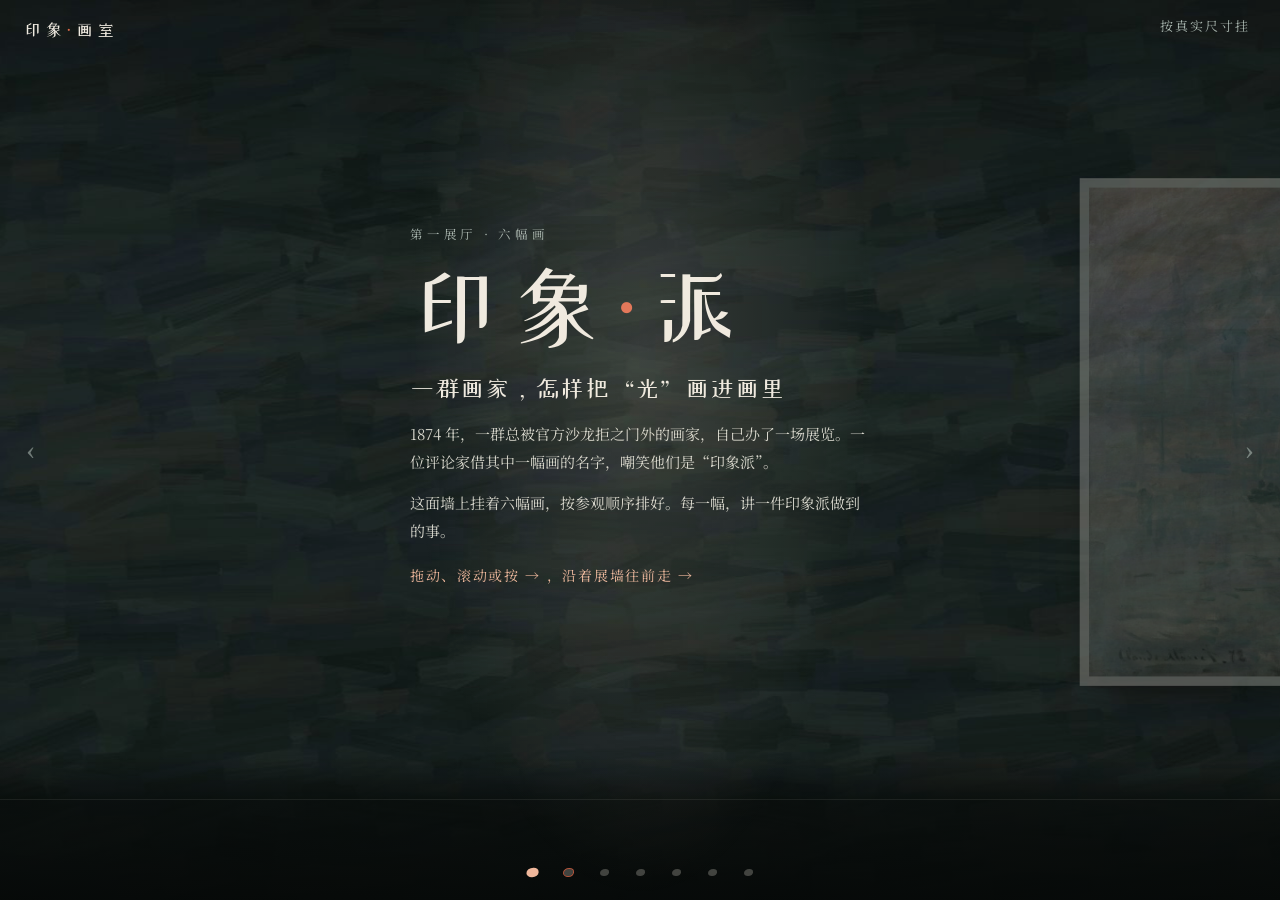
==== commit dbb0d49f: "Turn the site into a gallery hall with six exhibition spots The home page is now a horizontal exhibi" ====
--- a/index.html
+++ b/index.html
@@ -3,23 +3,25 @@
 <head>
 <meta charset="utf-8">
 <meta name="viewport" content="width=device-width,initial-scale=1,viewport-fit=cover">
-<meta name="description" content="走进莫奈《印象·日出》：拨开晨雾，在画里漫游，和光赛跑画出倒影。">
-<meta property="og:title" content="走进《印象·日出》">
-<meta property="og:image" content="sunrise.jpg">
-<style>:root{padding-top:env(safe-area-inset-top,0px);padding-bottom:env(safe-area-inset-bottom,0px)}body{margin:0}[hidden]{display:none!important}</style>
-<title>走进《印象·日出》</title>
+<title>印象画室</title>
+<meta name="description" content="一面展墙，六幅印象派名作。沿着墙走，走进画里，看懂印象派在看什么。">
+<meta property="og:title" content="印象画室">
+<meta property="og:image" content="gallery/sunrise-thumb.jpg">
 <link rel="preconnect" href="https://fonts.googleapis.com">
 <link rel="preconnect" href="https://fonts.gstatic.com" crossorigin>
 <link rel="stylesheet" href="https://fonts.googleapis.com/css2?family=IM+Fell+English:ital@0;1&family=Noto+Serif+SC:wght@400;600&family=ZCOOL+XiaoWei&display=swap">
 <style>
-/* Layout: 整个页面就是这幅画。全屏、不滚动；场景之间用笔触重新画出画面，文字像颜料一样浮在雾里 */
+/* Layout: 一面横向的展墙。画按参观顺序挂成一排，走到哪幅，哪幅被灯照亮，下面出现展签 */
 :root{
-  --deep:#111917;
+  --wall:#18211f;
+  --deep:#0f1614;
   --fog:#efeae0;
-  --mist:#c3ccc5;
+  --mist:#a9b6af;
   --sun:#e0694a;
   --peach:#f0b89c;
-  --shade:rgba(12,18,16,.9);
+  --paper:#f2eee4;
+  --ink:#1f2523;
+  --frame:#ddd8c7;
   --f-display:"ZCOOL XiaoWei","Noto Serif SC","Songti SC","STSong",serif;
   --f-body:"Noto Serif SC","Songti SC","STSong","SimSun",serif;
   --f-latin:"IM Fell English","Iowan Old Style",Georgia,serif;
@@ -28,496 +30,271 @@
   color-scheme:dark;
 }
 *,*::before,*::after{box-sizing:border-box}
+:root{padding-top:env(safe-area-inset-top,0px);padding-bottom:env(safe-area-inset-bottom,0px)}
 html,body{height:100%}
-body{background:var(--deep);color:var(--fog);font-family:var(--f-body);overflow:hidden;margin:0;
+body{margin:0;background:var(--wall);color:var(--fog);font-family:var(--f-body);overflow:hidden;
   padding-left:var(--gut-l);padding-right:var(--gut-r)}
-#stage{position:fixed;inset:0;overflow:hidden;background:var(--deep);touch-action:none;user-select:none;-webkit-user-select:none;-webkit-touch-callout:none;-webkit-tap-highlight-color:transparent}
-#endBtns{position:absolute;z-index:6;left:50%;bottom:calc(env(safe-area-inset-bottom,0px) + 9vh);transform:translateX(-50%);display:flex;gap:12px;flex-wrap:wrap;justify-content:center;opacity:0;pointer-events:none;transition:opacity 1s}
-#endBtns.on{opacity:1;pointer-events:auto}
-#endBtns button{-webkit-touch-callout:none;font:inherit;font-size:15px;letter-spacing:.08em;color:var(--fog);background:rgba(12,18,16,.55);border:1px solid rgba(239,234,224,.35);padding:11px 20px;border-radius:18px 26px 16px 24px / 22px 16px 26px 18px;cursor:pointer;backdrop-filter:blur(6px);-webkit-backdrop-filter:blur(6px)}
-#endBtns button:hover{background:rgba(224,105,74,.35)}
-#endBtns button:focus-visible{outline:1px solid var(--peach);outline-offset:3px}
-#stage canvas{position:absolute;inset:0;width:100%;height:100%;display:block}
-#stage.pointer{cursor:pointer}
-#stage.brush{cursor:crosshair}
-
-/* 文字：没有卡片，直接浮在画上 */
-#words{position:absolute;z-index:3;display:grid;gap:14px;max-width:min(560px,calc(100vw - 32px));pointer-events:none}
-#words::before{content:"";position:absolute;inset:-90px -140px;z-index:-1;background:radial-gradient(closest-side,rgba(12,18,16,.5),rgba(12,18,16,.18) 60%,rgba(12,18,16,0));opacity:0;transition:opacity .8s}
-#words.has::before{opacity:1}
-#words.nobg::before{display:none}
-#words.bl{left:calc(var(--gut-l) + 4vw);bottom:calc(env(safe-area-inset-bottom,0px) + 12vh)}
-#words.tl{left:calc(var(--gut-l) + 4vw);top:calc(env(safe-area-inset-top,0px) + 12vh)}
-#words.br{right:calc(var(--gut-r) + 4vw);bottom:calc(env(safe-area-inset-bottom,0px) + 12vh);text-align:right}
-#words.c{left:50%;top:50%;transform:translate(-50%,-50%);text-align:center;max-width:min(760px,calc(100vw - 32px))}
-.line{margin:0;font-family:var(--f-display);font-size:clamp(21px,2.3vw,30px);line-height:1.55;letter-spacing:.04em;
-  text-shadow:0 0 14px rgba(10,16,14,.85),0 0 32px rgba(10,16,14,.6);animation:paintIn 1.5s cubic-bezier(.2,.7,.2,1) both}
-.line em{font-style:normal;color:var(--peach)}
-.line.small{font-family:var(--f-body);font-size:clamp(14px,1.25vw,16px);line-height:1.8;color:var(--mist);letter-spacing:0}
-.line.title{font-size:clamp(58px,10vw,124px);letter-spacing:.1em;line-height:1.1}
-.line.title b{color:var(--sun);font-weight:400}
-.line.fr{font-family:var(--f-latin);font-style:italic;font-size:clamp(20px,2.4vw,30px);color:var(--mist);letter-spacing:.02em}
-.line.dark{color:#1d2725;text-shadow:0 0 18px rgba(240,240,232,.9)}
-.line.fr.dark,.line.small.dark{color:#3d4a46}
-#words.out .line{animation:paintOut .7s ease-in both}
-@keyframes paintIn{0%{opacity:0;filter:blur(12px);clip-path:inset(-60px 100% -60px -80px);transform:translateX(-6px)}60%{opacity:1}100%{opacity:1;filter:blur(0);clip-path:inset(-60px -80px -60px -80px);transform:none}}
-@keyframes paintOut{to{opacity:0;filter:blur(10px);transform:translateY(-6px)}}
-
-#hint.dark{color:#1d2725;text-shadow:0 0 12px rgba(240,240,232,.9)}
-#hint{position:absolute;z-index:3;left:50%;bottom:calc(env(safe-area-inset-bottom,0px) + 4.5vh);transform:translateX(-50%);
-  font-size:15px;letter-spacing:.12em;color:var(--fog);opacity:0;transition:opacity .9s;pointer-events:none;white-space:nowrap;
-  text-shadow:0 0 12px rgba(10,16,14,.95)}
-#hint.on{opacity:.9;animation:breathe 3s ease-in-out infinite}
-@keyframes breathe{50%{opacity:.5}}
-#tag{position:absolute;z-index:4;pointer-events:none;font-family:var(--f-display);font-size:18px;color:var(--fog);
-  text-shadow:0 0 10px rgba(10,16,14,.95);opacity:0;transition:opacity .25s;transform:translate(16px,-28px);white-space:nowrap}
-#tag.on{opacity:1}
-#clock{position:absolute;z-index:3;right:calc(var(--gut-r) + 4vw);top:calc(env(safe-area-inset-top,0px) + 8vh);text-align:right;
-  font-family:var(--f-latin);font-size:clamp(40px,5vw,64px);line-height:1;opacity:0;transition:opacity .6s;pointer-events:none;
-  text-shadow:0 0 18px rgba(10,16,14,.8);font-variant-numeric:tabular-nums}
-#clock small{display:block;font-family:var(--f-body);font-size:14px;color:var(--mist);margin-top:8px;letter-spacing:.1em}
-#clock.on{opacity:1}
-.corner{position:absolute;z-index:5;font-size:13px;letter-spacing:.14em;color:var(--mist);text-shadow:0 0 10px rgba(10,16,14,.95)}
-#brand{left:calc(var(--gut-l) + 6px);top:calc(env(safe-area-inset-top,0px) + 14px);font-family:var(--f-display);font-size:16px;letter-spacing:.2em;pointer-events:none}
+#hall{position:fixed;inset:0;overflow:hidden;touch-action:none;user-select:none;-webkit-user-select:none;-webkit-tap-highlight-color:transparent;cursor:grab}
+#hall.drag{cursor:grabbing}
+#wall{position:absolute;inset:0;background-repeat:repeat-x;background-size:auto 100%;opacity:.9}
+#floor{position:absolute;left:0;right:0;bottom:0;height:16vh;background:linear-gradient(180deg,rgba(8,12,11,0),rgba(8,12,11,.75) 30%,rgba(6,9,8,.95));pointer-events:none}
+#floor::before{content:"";position:absolute;left:0;right:0;top:30%;height:1px;background:rgba(239,234,224,.08)}
+#track{position:absolute;top:0;left:0;height:100%;display:flex;align-items:center;gap:clamp(90px,14vw,220px);padding:0 50vw;will-change:transform}
+
+.item{position:relative;flex:none;display:flex;flex-direction:column;align-items:center;transition:opacity .7s,filter .7s,transform .7s;margin-top:-6vh}
+.item:not(.focus){opacity:.38;filter:saturate(.55) brightness(.8);transform:scale(.94)}
+.item::before{content:"";position:absolute;left:50%;top:-60vh;width:min(150%,900px);height:150vh;transform:translateX(-50%);pointer-events:none;
+  background:radial-gradient(ellipse 45% 55% at 50% 46%,rgba(255,236,212,.13),rgba(255,236,212,.04) 55%,rgba(255,236,212,0) 75%);opacity:0;transition:opacity .9s}
+.item.focus::before{opacity:1}
+
+.frame{position:relative;height:var(--h);aspect-ratio:var(--ar);max-width:72vw;padding:clamp(6px,.8vw,11px);background:var(--frame);
+  box-shadow:0 2px 0 rgba(255,255,255,.25) inset,0 34px 60px -24px rgba(0,0,0,.85),0 10px 22px -10px rgba(0,0,0,.6);transition:height .9s cubic-bezier(.3,.7,.2,1)}
+.frame .pic{position:relative;width:100%;height:100%;overflow:hidden;background:#2a3330;box-shadow:inset 0 0 0 1px rgba(0,0,0,.35)}
+.frame img,.frame canvas{display:block;width:100%;height:100%;object-fit:cover}
+.open .frame{cursor:pointer}
+.open.focus .frame:hover{box-shadow:0 2px 0 rgba(255,255,255,.25) inset,0 40px 70px -24px rgba(0,0,0,.9),0 0 0 2px rgba(240,184,156,.55)}
+/* 布展中：盖着一块亚麻布 */
+.cloth{position:absolute;inset:0;display:grid;place-items:center;
+  background:
+    linear-gradient(100deg,rgba(0,0,0,.18),rgba(255,255,255,.06) 22%,rgba(0,0,0,.14) 40%,rgba(255,255,255,.08) 58%,rgba(0,0,0,.2) 80%,rgba(255,255,255,.04)),
+    repeating-linear-gradient(0deg,rgba(255,255,255,.05) 0 1px,rgba(0,0,0,.05) 1px 3px),
+    repeating-linear-gradient(90deg,rgba(255,255,255,.04) 0 1px,rgba(0,0,0,.05) 1px 3px),
+    rgba(205,196,176,.72)}
+.cloth span{white-space:nowrap;font-family:var(--f-display);font-size:clamp(11px,1.5vw,21px);letter-spacing:.3em;color:rgba(40,42,38,.75);padding-left:.4em;
+  background:rgba(242,238,228,.55);padding:6px 10px 6px 16px;border-radius:2px}
+
+.label{margin-top:clamp(18px,3.2vh,30px);width:min(360px,82vw);background:var(--paper);color:var(--ink);padding:14px 18px 16px;
+  box-shadow:0 12px 26px -14px rgba(0,0,0,.8);display:grid;gap:4px;opacity:0;transform:translateY(8px);transition:opacity .6s .15s,transform .6s .15s;pointer-events:none}
+.item.focus .label{opacity:1;transform:none;pointer-events:auto}
+.label .no{font-family:var(--f-latin);font-style:italic;font-size:13px;color:#7a6f63;display:flex;justify-content:space-between;gap:10px}
+.label .no b{font-family:var(--f-body);font-style:normal;font-weight:600;font-size:11px;letter-spacing:.18em;color:var(--sun)}
+.label h2{margin:2px 0 0;font-family:var(--f-display);font-weight:400;font-size:24px;line-height:1.3;letter-spacing:.04em}
+.label .fr{font-family:var(--f-latin);font-style:italic;font-size:14px;color:#5d625e;line-height:1.35}
+.label .meta{font-size:12.5px;color:#5d625e;line-height:1.6}
+.label p{margin:6px 0 0;font-size:14px;line-height:1.75}
+.label .go{margin-top:10px;justify-self:start;font:inherit;font-size:14px;letter-spacing:.06em;color:var(--fog);background:var(--ink);border:0;cursor:pointer;
+  padding:9px 16px;border-radius:14px 20px 12px 18px / 16px 12px 18px 14px}
+.label .go:hover{background:var(--sun)}
+.label .soon{margin-top:10px;font-size:12.5px;letter-spacing:.14em;color:#8a8279}
+.label .go:focus-visible,.dots button:focus-visible,.corner button:focus-visible{outline:2px solid var(--peach);outline-offset:3px}
+
+/* 展厅入口的墙面文字 */
+.intro{width:min(460px,80vw);display:grid;gap:14px;margin-top:-4vh}
+.intro .eyebrow{font-size:12.5px;letter-spacing:.3em;color:var(--mist)}
+.intro h1{margin:0;font-family:var(--f-display);font-weight:400;font-size:clamp(54px,7vw,92px);letter-spacing:.1em;line-height:1.1}
+.intro h1 b{color:var(--sun);font-weight:400}
+.intro .sub{font-family:var(--f-display);font-size:clamp(19px,1.9vw,24px);line-height:1.5}
+.intro p{margin:0;font-size:15px;line-height:1.85;color:#d6d6cc}
+.intro .walk{margin-top:6px;font-size:14px;letter-spacing:.12em;color:var(--peach);animation:nudge 2.4s ease-in-out infinite}
+@keyframes nudge{50%{transform:translateX(8px)}}
+
+.corner{position:fixed;z-index:5;font-size:13px;letter-spacing:.16em;color:var(--mist)}
+#brand{left:calc(var(--gut-l) + 8px);top:calc(env(safe-area-inset-top,0px) + 16px);font-family:var(--f-display);font-size:17px;letter-spacing:.24em;color:var(--fog)}
 #brand b{color:var(--sun);font-weight:400}
-#soundBtn,#nextBtn{background:none;border:0;padding:8px 10px;font:inherit;font-size:13px;letter-spacing:.14em;color:var(--mist);cursor:pointer}
-#soundBtn{right:calc(var(--gut-r) + 4px);top:calc(env(safe-area-inset-top,0px) + 6px)}
-#nextBtn{right:calc(var(--gut-r) + 4px);bottom:calc(env(safe-area-inset-bottom,0px) + 8px);opacity:0;transition:opacity .6s;pointer-events:none}
-#nextBtn.on{opacity:.75;pointer-events:auto}
-#soundBtn:hover,#nextBtn:hover{color:var(--fog)}
-#soundBtn:focus-visible,#nextBtn:focus-visible{outline:1px solid var(--peach);outline-offset:2px}
-#dots{left:50%;top:calc(env(safe-area-inset-top,0px) + 20px);transform:translateX(-50%);display:flex;gap:8px;pointer-events:none}
-#dots i{width:9px;height:7px;border-radius:60% 40% 55% 45%;background:rgba(239,234,224,.25);transition:background .5s}
-#dots i.on{background:var(--peach)}
+#sizeBtn{right:calc(var(--gut-r) + 4px);top:calc(env(safe-area-inset-top,0px) + 8px)}
+.corner button{background:none;border:0;font:inherit;color:inherit;letter-spacing:inherit;padding:8px 10px;cursor:pointer}
+.corner button:hover{color:var(--fog)}
+.dots{left:50%;bottom:calc(env(safe-area-inset-bottom,0px) + 16px);transform:translateX(-50%);display:flex;gap:6px;align-items:center}
+.dots button{width:30px;height:24px;padding:0;background:none;border:0;cursor:pointer;display:grid;place-items:center}
+.dots button i{display:block;width:9px;height:7px;border-radius:60% 40% 55% 45%;background:rgba(239,234,224,.25);transition:background .4s,transform .4s}
+.dots button.on i{background:var(--peach);transform:scale(1.35)}
+.dots button.open i{box-shadow:0 0 0 1px rgba(224,105,74,.8)}
+#arrowL,#arrowR{position:fixed;z-index:5;top:50%;transform:translateY(-50%);background:none;border:0;color:var(--mist);font-size:28px;cursor:pointer;padding:16px;opacity:.6;font-family:var(--f-latin)}
+#arrowL{left:calc(var(--gut-l) - 6px)}#arrowR{right:calc(var(--gut-r) - 6px)}
+#arrowL:hover,#arrowR:hover{opacity:1;color:var(--fog)}
+#veil{position:fixed;inset:0;z-index:20;background:#111917;opacity:0;pointer-events:none;transition:opacity .5s}
+@media (min-width:900px) and (min-aspect-ratio:1/1){
+  .item:not(.intro-item){flex-direction:row;align-items:flex-end;gap:clamp(22px,2.4vw,36px);margin-top:-4vh}
+  .item .label{margin-top:0;width:clamp(260px,22vw,320px);margin-bottom:4px;transform:translateX(-8px)}
+  .item.focus .label{transform:none}
+}
 @media (max-width:700px){
-  #words.bl,#words.br,#words.tl{left:var(--gut-l);right:var(--gut-r);bottom:calc(env(safe-area-inset-bottom,0px) + 11vh);top:auto;text-align:left;max-width:none;padding-inline:6px}
-  .line{font-size:18px;line-height:1.6}
-  .line.small{font-size:13.5px}
-  #words{gap:10px}
-  #words::before{inset:-60px -40px}
-  #clock{top:calc(env(safe-area-inset-top,0px) + 48px)}
-  #endBtns{bottom:calc(env(safe-area-inset-bottom,0px) + 7vh)}
-  #hint{white-space:normal;text-align:center;width:calc(100vw - 48px)}
-}
-@media (prefers-reduced-motion:reduce){.line,#words.out .line{animation-duration:.01s}#hint.on{animation:none}}
+  .item{margin-top:-8vh}
+  .label{padding:12px 14px 14px}
+  .label h2{font-size:21px}
+  .label p{font-size:13.5px}
+  #arrowL,#arrowR{display:none}
+  .intro{margin-top:0}
+}
+@media (prefers-reduced-motion:reduce){.item,.frame,.label,.item::before{transition:none}.intro .walk{animation:none}}
 </style>
-
 </head>
 <body>
-<div id="stage" role="application" aria-label="《印象·日出》互动漫游">
-  <canvas id="paint"></canvas>
-  <canvas id="fx"></canvas>
-  <div id="words" class="c" aria-live="polite"></div>
-  <div id="hint"></div>
-  <div id="tag"></div>
-  <div id="clock"></div>
-  <div id="brand" class="corner">印象<b>·</b>日出</div>
-  <div id="dots" class="corner" aria-hidden="true"><i></i><i></i><i></i><i></i></div>
-  <button id="soundBtn" class="corner" type="button">声音 关</button>
-  <button id="nextBtn" class="corner" type="button">继续 →</button>
-  <div id="endBtns"><button id="againHub" type="button">再逛一逛港口</button><button id="againAll" type="button">从头看一遍</button></div>
+<div id="hall" aria-label="印象派展墙，可左右拖动">
+  <div id="wall"></div>
+  <div id="floor"></div>
+  <div id="track"></div>
 </div>
+<div id="brand" class="corner">印象<b>·</b>画室</div>
+<div id="sizeBtn" class="corner"><button type="button" aria-pressed="false">按真实尺寸挂</button></div>
+<button id="arrowL" type="button" aria-label="上一幅">‹</button>
+<button id="arrowR" type="button" aria-label="下一幅">›</button>
+<nav class="dots corner" id="dots" aria-label="展位"></nav>
+<div id="veil"></div>
 
 <script>
-const ORIENT = {"monet":{"w":125,"h":97,"step":16,"d":"dnrtx-q9D89+91rk--+BA7+2++2tzfh-IM53735-z++GEC981-J---DDGHGBBC987154sf/B/+A/8-7AF-88w//9/EEOE-u-+--8/9/BCCW-9+D//8/9-a-AAB8k--z0z05-s46-zsuyy--5/A7x-+782whw4BB658814-7z8+B9/-i---D-AGA/BEEB779+vu-/AA/-+9++9AE896559FFFGE78EICFD/OLBCC/+8+CABB-33--770rqIy4133B71w-x10319B168+0wz9z54322353339989J56429+9861-7/--/+8A9--47+B--+A66+/GB9+/CF+/+64042j9AA9C-EA/8FCHCAE//9-B/CB89HED6-qt5w1y65871xwz1w0ys70vq-1xy1243182523757799548967698A5877539++/+94699-jy++57/69A-+/8787458223GD+FAAABA/5/7A/BBBF-4+++87/B7----dS9015943yuy1xst032ytqy3y24353w463-444486840v+43485+94AEHA+B82599-K5321--GA/336777+788899+85EA87DA/3636969C+BCAA+896AD/976---ZWuz3621zutyxuttz34yxz0zx02xw38A60z24331y695z-234744989DB46866656596442+3A/8667887A+89++9/--D/96B61x-0785+A+BCELHCBBCAB/DD/9-ccyfk-sytmzywvsq011uy430vyywz7766314544vt28541468774z76vz0556765788876984+/9975546097773/95788753346828+7A+8/58DD+AB+8/CJ/69tp--emrtwwx1wsxss020oz67574yw499/988443--69Cy22444799z455556567995B676667789/989950284+A884677575557777+47++9+99+/w-1277+B+45---B2qm-0xxwz02zy0zyuz135683368B9797869-957421zyy16762367888783-76856566778AA+697766899767769976667796897789+999BA6-z1-356vyt-MX-w1--xuvv00z1zzwvuwu250uw1751x4076v--5398200z19/87478879+52116/9866656677313-456458678+839/887/B78+988999+86/E//+8055551xrx-Wx-76wttvxyuwyzxxtttw12zxy18-x16910qp-439xm9879GB+7698487455678766677796152-2L-2356/78/++BE67986667877+/+++99B+--A+88777630x-bp-351rvuzxyzxvwv3-x111107749CC+Brssz12+-ll-+85--7566438788978888+65356761w17/+///+A89+/9-F+646++878+9/98988AD/--+9//+76/-xtkg-x-/3x01ywy0wvvrr--wuvxw-749FUC9svw236+34pz6/CAA65896467789988778674588/99+/A8H887A/858s-E//B++77798798+999+8DEJ78888364-3nlnJ--1z11-ttwyvxuux2wx0002401+CS13wxr14+-1-mx1zd3++658657+97879658876788895496ICNA8777656--C99A++648A+6899B///CB/976788450489-elevyxrqr-xwwrtwyv3yy1341xu533-z--pfz58x--ly4-e-/++868779+---31t7556898895-HBACG88659578CJ/+7BA643599999/A//ADEA+B9+/56q-7-q-cjnt0im4suxuwytvtkpsmy57wuwzy6-y-hhav-A5-bgz-lfi55+943535-f---5--8/989+9A/AFI-7C7584+-796/8798+46449+/999/+/97684A75668BDDtqfgnpxwqsyywvvvwxxskquox+-rswv15nejp9m55321ihn1vg-68CA6566626017+A8AB++9A//AELHE98+8+/57/879+8866895678/9+8+67654488787768---jljpm-lrwxwuvyuw-2rjgpsy6uwx1780mZZ-1r7603+---6ve-0578687684168A+A8-A88799+9/9B/7+/DC+77C776+AI99A867259+99/99841+B9+84454-U---d6--pqx-xuxyoy2yifaqxtj-v-551rmcXLxs436/AA+98xjz59166775655B7+//DJ-67789999+A96/ADA98B/777/+8B//58868788+67+8+2396A----8/F6-he--ssrr-uyvvx31wkhdnwuq--wz55wmwl-tu016ABB/967ht56124544z--75B9579-388898897x9+++776898755BA99688577/89+86AA9AC752-RMB9-567-kbxssstt-ouzz1400skoostu66wux9xpok--wwz39BBp89+h983247745/+--7-/66w26899//98737883758669877B+7676848//87+A/DA//CA7A-KA9783546--prp--otm-531zy0vooi-985zutu9pswomitw3z2/--N84--43-7674164119/-67898++8//A/998774+6944B++A-799F+74--/A8/BL-A+9+75/E878878+49ffilrw-wy79/51wsrusviz894nmrpjj377pk4/-pss--PA0b-99-657356778B--799977A/7AA+9/72667A+96++8GB99+8---799+9+AF76/9+8+6/K-8AB//3-icjp2x325/57103-xtw2pmlt0-qqqsu37-r-5-pm-22z-/8qz8+-448889+CA737++9978B+8+9/-96z-89+6/+A/+TB+J//-T--EA9++B/++A95777AD-4/B570hicjp-76wx5x3s-82612ulil11wlnqy01168uuieh---59---12129999+9+A++3476BBA+A67E98+AI+78+B-9C+38-58H+/---8/DCCC/B/A5H9677/+-EDHBE-lkhmmo-A3368B+53394+xsp814sipzz031AEqvqjiV-F----vt3-s879BB//9+A32/+A//A9--C743DKB99E---E/-HG---3z-B98+/DHA9DC/v---788+-889--5--lii-zy--1-D/zvvz1+-rp-264-11vv56K-vt-ifbP--QO/fh57g-88//D-H/849A+/C+9864468/+ACAKB+Q-ED-KG-+o39KTA7-EEGGB/9+433--49C8885--58hgnhrxvvv0w-Jmqu--8-RMMC/7-ruuw-75rosqfcSB-cab-ef34-EB8ABFP9F-+-795D-576505/76FJG-FDJC+D----9uJFCL-75O-9-38++789768/E98/560w3miqm21y51217+z70j-51HDMGFF-qrrs-88821--eY/-fY-ghf9+LIE7AAFL697986007625417--26IPSC+CDCCC---4----CB--/CA3539/B6/CD-/6FA9868--0pgw3106DOT--858zm12x-z64t-DjcntOP7546EAihslad-nff+/IP/9757982w49A316300----ffhSaZ69QLHBCCCCDAD/-B+--/+855B+AJ9/A---tG-9+/BCcnum--xx-LRS-q-552x2zzr169---YYi---3665EFG--n-ouAOb//j---m336-6563-4043-CDF-7SYW0pl2--ICni--/E-+-g+90-78889--/-AA+6+33-b+A961wr-ikpww-PVYk-lz68v-+9-GE---5r---sp454-CGNFFJ---/heBAj5C6hEB-345-zwz1CAJC7-n-ULF1vuDK-HG-dZ-C9rB+p3-0k5++9-jmI-FB+8BDCGc--57B---borsukVYX-/i1--/ywACCGed+EV--irk17CGBFU-GGGFFFZg8-h-A-hDBt03--mi2z-95+D--F59D801D---D----ca--+9B5-d9+/+eii-aV-+BBEE/-8-2B-D--T+5tstUgkZffCG-nsr--cCo--API-fhOCCB-s-efk1DGJHUc-3hi8-aS-043v-gZD99--68D-e--FB114rlTGEKH-ddf-9/FAgfIC//gje-h--BFNJB6x576BEA6snwposjYelCXgP8toz38lb42-j76-cfg-CFE57DfejjfRPRUN-n--7-Yaiz22t45X-7/JI447Zd--HI-FCpkVRJKj-cX---8ABZf++7+-ig-ghy-OKEEF/225AC---ktooxvu667jhe-ji-B9-e67JL+8-ded-CBDA/-ffhhebZXYd-hdk-Vafiz65x/CD-11C-20uij--JR---YYWUP1m-YUdY-7/B-a/4-QOe--iryzNHEGIR35+E-----fpqrI35--dfg-fgA+3kf--BFCDviffo+/D/BAYeihdZaZad-cdff-Zb-AACEBF/72--744-hfeJHLNFKXbXWP8-ZaTbZVA-B4-A/2-----lw02-FDFWc/BAFE-hADa-zxq9B-Cce72feA+8hd-9+CA7-ged-+Aj+98-gggbXaaad--dfd-bZ-A/ACFA8+9-C/DAmcYNFGHJMKVdaXVM-ZNMdg-ACA/-BA+AAACImx49+HBDba/DCHFJKF8--66z++-5hdD0ii-+Cfg-JRIA45jgD/A/-98-ceij-dYZVYm-ced-gkp/7/CECBBBF+CFBkbQDD/DGCA-ebXUXfc-Mbh-CCBA-A+8BCCBN-298+77-ecDCABE-Bchiwt-t--/5li--if-9-ig-MSHD-ohfA6A-ii/Ocegegc-QQY-3facbnqr/+/B+ADGHC+ABB2hi9/ACEEC/lfWXafckSTge-ACAADC--EBCC99A+/+0-a-B88--vz--hpo---B7----mjb-++-o++HK8AAUf-EKUhg1-decbdY---aI/9bdh402BA++9ABEG79+AB-fSHCABJGMB9-RWYdakPOcde68A-BA8888/ACCA+++-GY-477--1-G+--5---A79J--qec-+B97/B/m-VDP-FD--ggy-+/99BBC7/BIBBRH-44/CEFA8CDEF7/CC7rbXDBFXfecRBaXUTaZ-CHYX-5B/+BC+75+ABCBC/9---Ue5+5-/9HMTg--+/B//ADRQkl-86-z857no--DFBC999e-G/8+ADEHFGDCG++D-WA9BCADA+BADDBBCHBnffdgbadecQPWPLJJio/-gUL-DADEF/8+BDCAD/---J-J+7-34w8FDMhol98FC/AADF4-C9B9919B-q-t-8/A+AEe-E+76/FFDBCCCGBABE-y8A/898++/B++B/CE-ZbVWV-PbaGUVRQLHS-E-fWJGKCHE+-8A+CECDDEIF--D//EB9B+DCDDI931BA/ACA+B6++J-B--/-67+/-7++7B--JEC-BCAAACBD-DA//B42BA9+++--/99A8IDDfaYXGBBG/-CMXdVTTPCC-FJHIFD+6-HFDEFC3--LN-HA779/+FE6--CGCGFC/BBCABAgn8CCBD++--+GHU-C7+BE9+A/DBADFGBAB-799B/459/HJFIUi-2787SCCdaaW-ECGFEHNSeQOI/9//AB+B9A+7/EFCBA/6-MPIKI-///D7y7+tnt/6C++BCDd-99eeEBBH-6AC/AE--YH7AAFC48CJA/-8//9CT--8CF-A8-AA6-bgm6689/AB-A--QDEGFAEIJIO-R--EDFBJB6BDGHBACA/8+9CK-GUs8+9-414-ian9BJLuDC-dg-uffDCDVe-CD+/-I-UQKWUO-lp-4B+7++B-D--g8CD-C-Z-DFEikAA9A/ADII96+97/DGCBSHGDA/-9ABDABBBDGG658CFAB-BE--/C-89/A--B-abd----3AB-eikgffBECN97p-/--/jY--ZZUhhhnn-AFDDG--ppfgF--ORaQGF9XQG//DOCFHH7+C658ADEBCBFA+9+A+9AAA/CDCC/7+8A/FEBAD89/A897Ta-IJVcd---x9ADmge-Pfgo-CB97k-s-9/dgfdahk-eihg-B-/B--2-jh-LbXHM-C5664QMFC/9-FDA45IA/EDBB/+/FF+//E99BG8A/DA/CHE+++CBCEHA+/+AB79IK/A1-hr--3B8A-epDIdhy2B98+C/veUAcegd-hY-nifgl/dgAA--9mhYLcaEW--8502GNLGB+aKG--7DBBBA7B-95A9ACE-5DL-/BBFCBAC/-/BCCDCHHD83AB79BC+uzvi6BB8D+Ebfl--ddD6//+ABB379-demknkaghkhfiA-p777P-0DIFbd54kg24u2IC--+9/DE-A-A/BBC9DMX-EABBGKE/F-DA/CDA/A+2++A9/-A/-----F/DDCKaifrn-7----fi2CcgXKBMY+DEC/-------fgj-rhe-G---MH-ACCiXbd25g-62HDKJ--8DEEHC-HEBDED/+-J-CCBB+D8/D-B+CABAC/++/A/EDC////DFEB386AECJeh-8C6--tkj1whhkA/TUDCBDLTH---TQgi+CEfdc---JHELS9-tgdeEF-587/GSUB77-IAA46BCDEFBD--Dy/D8/8C9DD7+9AACBBAB/BACDA/BB/AACD3x62541-eg-680qyto-AA-g-EIFFA+AABDFOHLIZhhBA-fd-+x-KTIMbdlkZOLEEBDG--kYURBD-D+AA8ABGHEB8GHF+BDA77/+B-499+/FH/BDE8ADC/+BCBB+A/924w341ig-zs3L-ui--/B-o8FSFB/++8+//8CJDgjmpC-ecCAys--B-caZEDG-B-h-P--sxpg-TOFEDDDBBFIHD9CHCADC/+7/C6C3764AOT+9+E79CEC+FGDA-A+5A---8-hd--w4GED-g-9CJ6/DLFEA+/9CFF-PPD-gheEFPUbC-l-DB-c--CDMa---89+B94--8EEGEC18ABBBFHFBECBDC//A6-36k77/AGF/+9D-FB++7ACO87-G-68CE9-Xhr-1+-76-g-/+-/CC/DEA69+BDB5--D-vM--XURSGFz-EHacef-MWg--/8+CGC9-GEDDEDC/9BDCBFDB//B-89+ADG-639G-H+AA+ADFKDB5-698IFA/5/A976--gjp37+-99-hyC2-h--x9871u---/77---k-nUTbOJFI--ceZa6-jYY-7998AFDD-79DMFDECAABEBAACCC9/--ABBCF-77BF---C/ACBEAGD6-F-DIIA8A9A/C+--jhq29BDDDBs-TB4BD/r670pq----76Yb-D+8-Un/FFON-hebg9CBHSD7+A/2--A----7BBFCADDBACDB++BC-CBCBCBE99----/979AAA/A+85A4y++CCD-ECCA-njgq08+BGFEpia+9A-a-650rttt-1k-VOCBCB/C8//BJQfl-ff-GADZVL+BA9/BAC----/AABGIEBBCDB68IH-C/CDECCB---B--54976319A/oqy479GEBBA8++xolg--A85247-gpv7W-hz7+8v10-M7i-QTGC++9Av8+DBxlmfm-9bgveb07+szA+//A7EACAABJBECCCEGG9D--JFEHE-R--7---44278836/C--27+//S-/--988x-cf-C/65yyuojkl--s8+---tEBE87--INHE+9//DC+CM-n--157-f-q2150---ECBH-9A--ADVEDC/BDFL-DHFB/E-F+-1z47F-8--9A/1+DDg-AAAA-N--+IC+/ZfcgoA8h-j0riioqbe--BF-w-GBB5Afde-RPF-FDHE6DJI-k--2ggg-C--6ldWIGDDF4+---A97/DBCDABC/AB/89/B-98456AD99B/8C/-FHD--CECA8C-556C--Ymiip+/-0t-meimqldr-9AAA-CEFi-ge-5-YTQHNME9LJGD-VTdij-N-h-xqgdO-KG-z----7+B/DCABCDBA7/+9CBDJB97DDBBABEG8AB-DCEHCCC8EB9054x-34-ngg-5----cbYkhhlnoe--ZNECHP--ee-0GXRSNXJCBAPJEmg-aeg--3-Apsif--8CB5--ij89AIHDECCCEA/ACFHEDCBA/D+-HC9/+998-FCDBABCDG--3-2-----knh46rtF---Dpffhon-WUeo6CIL--96ABJKHNOOHHKcZeqxwIQZd-CHM-lhcdv--A88L-bXND7+CDKFB7+B8+/BDA98++//5w--CA778+-KFB+7BIBB+-7-eEA7pppnZA9oc-vzz-feffff-dYjqzxDJGA-6/BGHJKJGHHG+-jki+BGY--HGF1ulghmec+BBE--VMH-+BEHDG---BA/BD+8+6795344uBA8+A/5F97ABBB726E-+A+9544-sl87ws93-3B--jhiejbZgbrl-U-8-h-GE+EIMNHDBADH--9//CFIKHsv7B--xR/+BBIQ-Y-837878DHj56CA+AEC65t125693-9-89/9+D-8BDAA9--G-9+6864qkn-+8uq-------fgp-4gc3ujS40c-y-PJGC/DQNJGCBDD/B-5+CGHIMkm7CGD/C/9/Aaf--i4679988+-++99A//BE-tA886D--+888+++D/-/--y8B8+--48--xkijo02yvt-iu--db-o-3-H-wmfD-fel178-MABDDKOG/AB+BBC/FD//+li6BBBA/A/E-kj--z69/JH+/++A+A8BAABJ-CF/888--6+A878798A8/z17++------1tkjiorxy07-c--n-Z----+-IC--DD-ed-6ADS-/+BDLHDT/8/DFDEBA9oo-ACABC+9BGWn4+9866+EC+C/+/8DD46/EDBCB+9+8F-18A93433-++++/98AK-07347nkkLpmt-+B-a-7lsY--------A89-n-c-ADDHAA/ABC/C/C/3LJEC9+8-THEB++DA69D-i8+CC89A/7699+++FIC-pFAA-9BDDAzu4+869A8CVHJGBA99-T-z519Hiklomlm-BF5-/--56c-----bAA//59F--AEE//AEFDCBB+/XfcB/9/95A+EC965DEE//Ay68+EDCC/9+/6++9+-98+B/--A8CF-tz4786A/9/H8AED-v+L-A5u08-llmoe-prjQ5AA-9B/-AC++---AB+6A31FB-DBDDJA+AAFC7895688/+//AFQN4y9EIC3y79/99CACAGC/A/+85-8/BF83166+BIC/+7A78978A+///A0-G-z2040jlli--7----v4988ADURG/++-4+7479wx--268-/C///BQG59E7-/BA++9/8-D/59B-B899+87AECBACECA+--4FA/A--325789FD899HD/+6+ADCAA+4zJNl-B9wnrniho-ecYpr-99++/dbE/+5c-/7w665o-w+9+/+/A+BCEC77A7ECBC8888-GJA3/A--9A///9A/+CLEBBA+9w5997+D-977876+AA+A+-F88+AGGFE245HKRSH+xv+-ffumh--ik-98+90-c/----ei---77-9+ACFAAA+67BB+/AA/ECB+889AbX5AFCC---/DA/9//DBBDBBB+5AL9268/CGHFDA9/BBAC7-E/88/BCHU959+A-b---+5-SYE---c-h-3----8+97AG/+-U-q68HC//A++ADB73+889B+--/+6++9A-60/FCBA58+/9/99ALC//CDC968Q-278A/DDFBCAACE-u78A++BCB/Al-+C+1-RTlm6BE+P-gj---/-97--ACBC+CB/v2C978CEFB//8OHJJJGGHA9/+9+/64/++/A81RFDD++69+9+++/HDA/CCEG+7C9///CBDFGDFHCB7116528ABGFCDFFDDAwu-S-x3C-jgcbb----8+A/AADBA5/9-mA+++-GGHN9+SRGGIJJKL-CC+//A++9++559BKGGtq---/9++/99FDBA9AA/8FE/7+CDC/CECGC++88EC9D9+GECDGE99Ey12130z/Gpk--bd----HDDL-/B9A6---/AA8v-CD87BCB7BEIJKH//CDAAA8+6/BFFEF/AB7BBB+DABFF79AAAABAA+5-EA/9+BB+9A+DBAB96+/BCHF9A/DIL0z--2A-z5x673mda-h---BRBBCB+/+---AC/8BC----0+AA/AC/8BGEACDBEDBCCGDGGDGE7AC7A//BACKCCGF/ABEAC///4-NCADFECDA8/AABCAABAC-KEAAB-M751-2-8AC+98-gkfW--7+/A+/BCEFDCBAABE8AK--P-67+-FCA96577BCEDCCABAEFFAFGGECB++9/CB//+BC-8/CC/D79/EOIDDH-A+/BAAABBABGBAA6ECEHFCEF--3-w8B21-PUa0GW-QE999/BBA+GF+798/BBBC5CGKA7--4735437+BBACEEDA/AAADFCEECBA96-7A////A69/99/BBBBDCBEG76BBCCC-8BB/+D8--CFDBDCCD--zxr--Gp0--Thn-f/7DA/++ADEABGGD+8+ACACEC-k9A75+135848BCBA/AGOA///+E749+/AAABA779/BD+99/E/+A8DB+xv7-EFECBC91A9A9+87/B-2/B///+322zx+G-o0/AGXkkk-p-FGIB/CBEDABE/+HC+/IS1-C86-GDA+8CD8+-/AAADC999867/+A/A99/CEDACBBD+98DDB+B5+A93CGDGEA9+/+CB9+9+99/87z5+69++63502//-rA/71-ki-z-SIIKHADGIFCBB9ADBBD-t1DB+B6-FDA9BDCA7CBCAEEA/99769+/ACAAA///AFD////CDAHBF82C-EEFGJCECBDDH97++99/+/-55969D/8ESk-A+ppCAC2qeI-q-SNHHHFECDEECBBB7+BA-67+/+DH9GEG-AEF+9ABCFGA9//964+++BABBA+///AAADEDDCEECGA6AAFDE+DCDB/B/AA8+/ELREFIICCBDC/D-no/B4pt84/-lY9/+6---FECF/FD9/BBC4FTT59/+AA+46DBELICC/+BDBCCA9BD8x5ABA/ACC++99CC66/DF/8/BCD9//+B/+BDDBA/A/BDJ-DA+7BDHJDDDHM-A+uq67--x156NeJ+9-nkgcb/MQMI-ZXI9HJIJOD/F-iPE2IG6ADICA/BCBA//AAAC/5CAHI8/ACBA98989/BBB/899GFH/CBA99D8/GDC/BBA/+99/9A/CHCFFGL-9769CB-Owt8+fcUEE-iecb-LOSdZbZWSHOQUPPNBPfeaNLPOl-KDHGFEEABBACA/A-HC--+/B+DEDA726/ACBB+++9DFGBFBA9767ADBAAE/9+++973FHBC++/CBHF78/DEDD0sFFhk/+//-WUU-JQH-8BEOMDKMNESSEFdcHMPfO-WV-EGLIB8-GDGC8A5EABEBBB+2AEB9W9BDCB/A89ABDBBCBB+3979A/+AA+9+8/9786ABA--xA/AF6DHGCDD+9CBXfHC9+/GIMDEB+99/AEB+CDA9CGGDWQCBH-A-HNSFDIIIHFJHD+80BBDBBEDB/5+DGIJ-ha//AEGB//CBCB/9+8A/7//+AB03-8+AB+7-SD8AD++9C57IFAE86AB9-cMBA//HCI4BE8++/ABCAA+29+++9+F9C-a--HNWNCEDBEDDH-9+--9CFFDGGC-/DOIFIc-6+BFBB9/BEFA+6CMGE/9A897--HA/+ABA8CF/H/8/AB/-+BB/AABA-acM8+C/LFB5/BGEA+CB+AA8+/+A/+/BA-hc--X-bGBFDBAABFD+BC/8DHDAGGB-/+-GE-t3+BBC+AA8ABCAFGENGCC6667z10-----DB7/-8EEA+/A98+A--/A+7--gB67DABEB1DDIGFDEAAAAAB/8+A/+8/9pa8AGAAA/+BC/+8+F/8B+5/M++/DAA+5+GDBpyBJ9/ABAAB7---KGDLA7666962------884999--34A8797--h-H0GCe-","W":2000,"H":1552}};
 (() => {
 'use strict';
 const $ = s => document.querySelector(s);
 const reduce = matchMedia('(prefers-reduced-motion: reduce)').matches;
-const DPR = Math.min(1.5, window.devicePixelRatio || 1);
-const clamp = (v, a, b) => v < a ? a : v > b ? b : v;
-const sleep = ms => new Promise(r => setTimeout(r, ms));
-const rgba = (c, a) => `rgba(${clamp(c[0], 0, 255) | 0},${clamp(c[1], 0, 255) | 0},${clamp(c[2], 0, 255) | 0},${a})`;
+const coarse = matchMedia('(pointer: coarse)').matches;
 function rng(seed) { return () => { seed = (seed + 0x6D2B79F5) | 0; let t = Math.imul(seed ^ (seed >>> 15), 1 | seed); t = (t + Math.imul(t ^ (t >>> 7), 61 | t)) ^ t; return ((t ^ (t >>> 14)) >>> 0) / 4294967296; }; }
-const mk = (w, h) => { const c = document.createElement('canvas'); c.width = w; c.height = h; return c; };
-const B64 = 'ABCDEFGHIJKLMNOPQRSTUVWXYZabcdefghijklmnopqrstuvwxyz0123456789+/';
-const CUTS = { sun: [1177, 440, 80, 81], refl: [1125, 803, 178, 675], boat1: [844, 1008, 216, 259], boat2: [481, 901, 212, 117], boat3: [277, 844, 141, 68] };
-
-const stage = $('#stage'), paint = $('#paint'), fx = $('#fx'), P = paint.getContext('2d'), F = fx.getContext('2d');
-const wordsEl = $('#words'), hintEl = $('#hint'), tagEl = $('#tag'), clockEl = $('#clock'), nextBtn = $('#nextBtn');
-let SW = 0, SH = 0; // 画布像素尺寸
-function size() { const w = Math.round(innerWidth * DPR), h = Math.round(innerHeight * DPR); const ch = w !== SW || h !== SH; SW = paint.width = fx.width = w; SH = paint.height = fx.height = h; return ch; }
-size();
-
-/* ---------- 声音 ---------- */
-let audio = null; const soundBtn = $('#soundBtn');
-function soundOn() {
-  if (audio) return; const AC = window.AudioContext || window.webkitAudioContext; if (!AC) return;
-  const ac = new AC(), len = ac.sampleRate * 4, buf = ac.createBuffer(1, len, ac.sampleRate), d = buf.getChannelData(0);
-  let last = 0; for (let i = 0; i < len; i++) { last = (last + 0.02 * (Math.random() * 2 - 1)) / 1.02; d[i] = last * 3.2; }
-  const s = ac.createBufferSource(); s.buffer = buf; s.loop = true;
-  const lp = ac.createBiquadFilter(); lp.type = 'lowpass'; lp.frequency.value = 520;
-  const g = ac.createGain(); g.gain.value = 0.3;
-  const lfo = ac.createOscillator(), lg = ac.createGain(); lfo.frequency.value = 0.09; lg.gain.value = 0.2; lfo.connect(lg); lg.connect(g.gain);
-  s.connect(lp); lp.connect(g); g.connect(ac.destination); s.start(); lfo.start();
-  const horn = () => { if (!audio) return; const t = ac.currentTime, hg = ac.createGain(); hg.gain.setValueAtTime(0, t); hg.gain.linearRampToValueAtTime(0.045, t + 0.8); hg.gain.linearRampToValueAtTime(0, t + 3.2); hg.connect(ac.destination);
-    [98, 147].forEach(f => { const o = ac.createOscillator(); o.type = 'sawtooth'; o.frequency.value = f; const fl = ac.createBiquadFilter(); fl.type = 'lowpass'; fl.frequency.value = 400; o.connect(fl); fl.connect(hg); o.start(t); o.stop(t + 3.4); });
-    audio.timer = setTimeout(horn, 22000 + Math.random() * 15000); };
-  audio = { ctx: ac, timer: setTimeout(horn, 5000) }; soundBtn.textContent = '声音 开';
-}
-function soundOff() { if (!audio) return; clearTimeout(audio.timer); audio.ctx.close(); audio = null; soundBtn.textContent = '声音 关'; }
-soundBtn.addEventListener('click', e => { e.stopPropagation(); audio ? soundOff() : soundOn(); });
-soundBtn.addEventListener('pointerdown', e => e.stopPropagation());
-
-/* ---------- 文字 ---------- */
-let wordsToken = 0;
-async function say(lines, pos = 'bl', gap = 1500) {
-  const tok = ++wordsToken;
-  if (wordsEl.children.length) { wordsEl.classList.add('out'); await sleep(reduce ? 0 : 650); if (tok !== wordsToken) return false; }
-  wordsEl.classList.remove('out'); wordsEl.innerHTML = ''; wordsEl.className = pos;
-  if (lines.length) wordsEl.classList.add('has');
-  for (let i = 0; i < lines.length; i++) {
-    if (tok !== wordsToken) return false;
-    const l = lines[i], p = document.createElement('p'); p.className = 'line ' + (l.cls || ''); p.innerHTML = l.t || l; wordsEl.appendChild(p);
-    if (i < lines.length - 1) await sleep(reduce ? 200 : (l.wait || gap));
+
+const WORKS = [
+  { no: '01', title: '印象·日出', fr: 'Impression, soleil levant', artist: '克劳德·莫奈', year: '1872', cm: [48, 63], where: '巴黎 · 玛摩丹·莫奈美术馆', theme: '光的一瞬',
+    line: '一个早晨的二十分钟，给整个画派起了名字。拨开晨雾，在画里走一走，再和光赛跑一次。', open: true, href: 'sunrise/', img: 'gallery/sunrise-thumb.jpg' },
+  { no: '02', title: '干草堆（系列）', fr: 'Meules', artist: '克劳德·莫奈', year: '1890–1891', cm: [60, 100], where: '分藏于世界各地的美术馆', theme: '时间', sizeNote: '系列中一幅的尺寸',
+    line: '同一堆干草，他从清晨画到黄昏，从夏末画到雪天。真正的主角不是干草，是时间。', pal: [[214, 172, 96], [232, 198, 142], [150, 140, 182], [96, 118, 160], [204, 122, 82]] },
+  { no: '03', title: '煎饼磨坊的舞会', fr: 'Bal du moulin de la Galette', artist: '皮埃尔-奥古斯特·雷诺阿', year: '1876', cm: [131, 175], where: '巴黎 · 奥赛博物馆', theme: '彩色的阴影',
+    line: '树叶缝里漏下的光斑，落在跳舞的人身上。阴影不是灰的，是蓝的、紫的。', pal: [[58, 78, 112], [122, 142, 172], [232, 202, 172], [92, 112, 72], [242, 232, 204]] },
+  { no: '04', title: '舞蹈课', fr: 'La Classe de danse', artist: '埃德加·德加', year: '1873–1876', cm: [85, 75], where: '巴黎 · 奥赛博物馆', theme: '抓拍的构图',
+    line: '像一张随手抓拍的照片：画面被裁得很随意，老师站在中间，女孩们散在四周，前景空着大片地板。', pal: [[192, 190, 160], [236, 232, 220], [172, 140, 102], [122, 140, 130], [204, 92, 72]] },
+  { no: '05', title: '摇篮', fr: 'Le Berceau', artist: '贝尔特·莫里索', year: '1872', cm: [56, 46], where: '巴黎 · 奥赛博物馆', theme: '日常与亲情',
+    line: '第一届印象派展上唯一的女画家。她画姐姐守着熟睡的孩子，中间隔着一层白纱。', pal: [[236, 232, 226], [202, 206, 212], [222, 192, 192], [62, 62, 72], [152, 166, 182]] },
+  { no: '06', title: '大碗岛的星期天下午', fr: 'Un dimanche après-midi à l’Île de la Grande Jatte', artist: '乔治·修拉', year: '1884–1886', cm: [207.6, 308], where: '芝加哥艺术博物馆', theme: '色彩的科学',
+    line: '成千上万个色点，在你的眼睛里混成颜色。它在 1886 年最后一届印象派展上亮相，也打开了下一个时代。', pal: [[82, 132, 62], [152, 182, 82], [232, 212, 142], [72, 112, 152], [42, 42, 46]] }
+];
+
+/* ---------- 墙面：一层暗绿色的笔触 ---------- */
+function paintWall() {
+  const h = 900, w = 1800, c = document.createElement('canvas'); c.width = w; c.height = h; const x = c.getContext('2d'), r = rng(19);
+  x.fillStyle = '#18211f'; x.fillRect(0, 0, w, h);
+  const P = [[26, 36, 33], [32, 44, 40], [22, 31, 29], [38, 50, 46], [30, 38, 44], [40, 44, 40]];
+  x.lineCap = 'round';
+  for (let i = 0; i < 2600; i++) {
+    const cx = r() * w, cy = r() * h, a = -0.5 + r() * 0.5 + (r() < 0.5 ? 0 : Math.PI / 2 * 0.15), L = 40 + r() * 110, ww = 10 + r() * 22, col = P[(r() * P.length) | 0];
+    for (let k = 0; k < 4; k++) {
+      const o = (k / 3 - 0.5) * ww, j = (r() - 0.5) * 8; x.strokeStyle = `rgba(${col[0] + j | 0},${col[1] + j | 0},${col[2] + j | 0},${0.35 + r() * 0.35})`; x.lineWidth = ww / 4 * 1.8;
+      const dx = Math.cos(a) * L / 2, dy = Math.sin(a) * L / 2, nx = -Math.sin(a) * o, ny = Math.cos(a) * o;
+      for (const off of [0, -w, w]) { x.beginPath(); x.moveTo(cx - dx + nx + off, cy - dy + ny); x.lineTo(cx + dx + nx + off, cy + dy + ny); x.stroke(); }
+    }
   }
-  await sleep(reduce ? 100 : 900);
-  return tok === wordsToken;
-}
-function clearWords() { wordsToken++; wordsEl.classList.add('out'); setTimeout(() => { if (wordsEl.classList.contains('out')) { wordsEl.innerHTML = ''; wordsEl.classList.remove('has'); } }, 700); }
-function hint(t) { hintEl.textContent = t || ''; hintEl.classList.toggle('on', !!t); nextBtn.classList.toggle('on', !!t); }
-
-/* ---------- 载入 ---------- */
-const load = src => new Promise((res, rej) => { const i = new Image(); i.onload = () => res(i); i.onerror = rej; i.src = src; });
-const SRC = {};
-Promise.all(['sunrise.jpg', 'plate.jpg', 'sun.png', 'refl.png', 'boat1.png', 'boat2.png', 'boat3.png'].map(load).concat([load('meis.jpg').catch(() => null)])).then(start).catch(() => {
-  wordsEl.className = 'c'; wordsEl.innerHTML = '<p class="line small">图片没有加载出来，请刷新页面再试。</p>';
+  const g = x.createLinearGradient(0, 0, 0, h); g.addColorStop(0, 'rgba(8,12,11,.55)'); g.addColorStop(0.35, 'rgba(8,12,11,0)'); g.addColorStop(1, 'rgba(8,12,11,.35)'); x.fillStyle = g; x.fillRect(0, 0, w, h);
+  $('#wall').style.backgroundImage = `url(${c.toDataURL('image/jpeg', 0.82)})`;
+}
+paintWall();
+
+/* ---------- 布展中的画：只留下颜色的印象 ---------- */
+function blurPalette(pal, seed, ar) {
+  const w = 64, h = Math.round(64 / ar), c = document.createElement('canvas'); c.width = w; c.height = h; const x = c.getContext('2d'), r = rng(seed);
+  x.fillStyle = `rgb(${pal[0]})`; x.fillRect(0, 0, w, h);
+  for (let i = 0; i < 160; i++) { const col = pal[(r() * pal.length) | 0]; x.fillStyle = `rgba(${col},${0.25 + r() * 0.4})`; x.beginPath(); x.ellipse(r() * w, r() * h, 3 + r() * 9, 2 + r() * 5, r() * 3, 0, Math.PI * 2); x.fill(); }
+  c.style.filter = 'blur(6px) saturate(.85)'; c.style.transform = 'scale(1.15)'; return c;
+}
+
+/* ---------- 搭展墙 ---------- */
+const track = $('#track'), dotsEl = $('#dots');
+const intro = document.createElement('section'); intro.className = 'item intro-item';
+intro.innerHTML = `<div class="intro"><div class="eyebrow">第一展厅 · 六幅画</div><h1>印象<b>·</b>派</h1>
+  <div class="sub">一群画家，怎样把“光”画进画里</div>
+  <p>1874 年，一群总被官方沙龙拒之门外的画家，自己办了一场展览。一位评论家借其中一幅画的名字，嘲笑他们是“印象派”。</p>
+  <p>这面墙上挂着六幅画，按参观顺序排好。每一幅，讲一件印象派做到的事。</p>
+  <div class="walk">${coarse ? '向左滑动，沿着展墙往前走 →' : '拖动、滚动或按 → ，沿着展墙往前走 →'}</div></div>`;
+track.appendChild(intro);
+const items = [intro];
+WORKS.forEach((w, i) => {
+  const el = document.createElement('section'); el.className = 'item' + (w.open ? ' open' : ''); el.setAttribute('aria-label', `${w.no} ${w.title}`);
+  const ar = w.cm[1] / w.cm[0]; el.style.setProperty('--ar', ar); el.dataset.cmh = w.cm[0];
+  el.innerHTML = `<div class="frame"><div class="pic"></div></div>
+    <div class="label"><div class="no"><span>No. ${w.no}</span><b>${w.theme}</b></div>
+      <h2>${w.title}</h2><div class="fr">${w.fr}</div>
+      <div class="meta">${w.artist}，${w.year}<br>布面油画 · ${w.cm[0]} × ${w.cm[1]} 厘米${w.sizeNote ? '（' + w.sizeNote + '）' : ''}<br>${w.where}</div>
+      <p>${w.line}</p>
+      ${w.open ? '<button class="go" type="button">走进这幅画 →</button>' : '<div class="soon">布展中 · 敬请期待</div>'}</div>`;
+  const pic = el.querySelector('.pic');
+  if (w.open) { const im = new Image(); im.src = w.img; im.alt = `${w.artist}《${w.title}》`; im.draggable = false; pic.appendChild(im); }
+  else { pic.appendChild(blurPalette(w.pal, 7 + i * 13, ar)); const cl = document.createElement('div'); cl.className = 'cloth'; cl.innerHTML = '<span>布展中</span>'; pic.appendChild(cl); }
+  track.appendChild(el); items.push(el);
+  if (w.open) { el.querySelector('.go').addEventListener('click', e => { e.stopPropagation(); enter(el, w); }); }
 });
-
-function sampler(im, W, H, orient) {
-  const w = Math.min(1000, W), h = Math.round(w * H / W), c = mk(w, h), x = c.getContext('2d', { willReadFrequently: true });
-  x.drawImage(im, 0, 0, w, h); const d = x.getImageData(0, 0, w, h).data, k = w / W;
-  return {
-    W, H, im,
-    col(ix, iy) { const px = clamp(Math.round(ix * k), 0, w - 1), py = clamp(Math.round(iy * k), 0, h - 1), p = (py * w + px) * 4; return [d[p], d[p + 1], d[p + 2]]; },
-    ang(ix, iy) { if (!orient) return null; const gx = clamp(Math.floor(ix / orient.step), 0, orient.w - 1), gy = clamp(Math.floor(iy / orient.step), 0, orient.h - 1), ch = orient.d[gy * orient.w + gx]; return ch === '-' ? null : B64.indexOf(ch) / 64 * Math.PI; }
-  };
-}
-
-function start([orig, plate, sunI, reflI, b1, b2, b3, meis]) {
-  const noRefl = mk(2000, 1552); { const x = noRefl.getContext('2d'); x.drawImage(plate, 0, 0, 2000, 1552); const [sx, sy, sw, sh] = CUTS.sun; x.drawImage(sunI, sx, sy, sw, sh); [b1, b2, b3].forEach((b, i) => { const [bx, by, bw, bh] = CUTS['boat' + (i + 1)]; x.drawImage(b, bx, by, bw, bh); }); }
-  const grayC = mk(2000, 1552); { const x = grayC.getContext('2d', { willReadFrequently: true }); x.drawImage(orig, 0, 0); const id = x.getImageData(0, 0, 2000, 1552), d = id.data; for (let p = 0; p < d.length; p += 4) { const v = 0.299 * d[p] + 0.587 * d[p + 1] + 0.114 * d[p + 2]; d[p] = d[p + 1] = d[p + 2] = v; } x.putImageData(id, 0, 0); }
-  SRC.orig = sampler(orig, 2000, 1552, ORIENT.monet);
-  SRC.noRefl = sampler(noRefl, 2000, 1552, ORIENT.monet);
-  SRC.gray = { im: grayC, W: 2000, H: 1552 };
-  if (meis) SRC.meis = sampler(meis, meis.naturalWidth, meis.naturalHeight, ORIENT.meis || null);
-  SRC.reflI = reflI;
+items.forEach((el, i) => {
+  const b = document.createElement('button'); b.type = 'button'; b.innerHTML = '<i></i>'; b.setAttribute('aria-label', i ? `${WORKS[i - 1].no} ${WORKS[i - 1].title}` : '展厅入口');
+  if (i && WORKS[i - 1].open) b.classList.add('open');
+  b.addEventListener('click', () => go(i)); dotsEl.appendChild(b);
+});
+
+/* ---------- 尺寸：统一大小 / 真实尺寸 ---------- */
+let realSize = false;
+function sizeFrames() {
+  const vh = innerHeight, vw = innerWidth, wide = vw >= 900 && vw >= vh, base = Math.min(vh * (wide ? 0.6 : vw < 700 ? 0.36 : 0.44), 620), maxCm = 207.6;
+  items.slice(1).forEach(el => {
+    const ar = +el.style.getPropertyValue('--ar'), cmh = +el.dataset.cmh;
+    let h = realSize ? vh * (wide ? 0.66 : 0.4) * cmh / maxCm : base;
+    h = Math.min(h, vw * (wide ? 0.58 : 0.72) / ar); el.querySelector('.frame').style.setProperty('--h', h + 'px');
+  });
+}
+const sizeBtn = $('#sizeBtn button');
+sizeBtn.addEventListener('click', () => { realSize = !realSize; sizeBtn.textContent = realSize ? '统一大小' : '按真实尺寸挂'; sizeBtn.setAttribute('aria-pressed', realSize); sizeFrames(); setTimeout(measure, 950); });
+
+/* ---------- 沿着展墙走 ---------- */
+let centers = [], x = 0, target = 0, idx = 0, moved = false;
+function measure() { centers = items.map(el => el.offsetLeft + el.offsetWidth / 2); target = -(centers[idx] - innerWidth / 2); }
+const clampT = t => Math.max(-(centers[centers.length - 1] - innerWidth / 2), Math.min(-(centers[0] - innerWidth / 2), t));
+function nearest(t) { const c = innerWidth / 2 - t; let best = 0, bd = Infinity; centers.forEach((v, i) => { const d = Math.abs(v - c); if (d < bd) { bd = d; best = i; } }); return best; }
+function go(i) { idx = Math.max(0, Math.min(items.length - 1, i)); target = -(centers[idx] - innerWidth / 2); try { history.replaceState(null, '', idx ? '#' + WORKS[idx - 1].no : location.pathname); } catch (e) {} }
+let focusIdx = -1;
+function setFocus(i) {
+  if (i === focusIdx) return; focusIdx = i;
+  items.forEach((el, k) => el.classList.toggle('focus', k === i));
+  [...dotsEl.children].forEach((b, k) => b.classList.toggle('on', k === i));
+}
+function frame() {
+  x += (target - x) * (reduce ? 1 : 0.11); if (Math.abs(target - x) < 0.3) x = target;
+  track.style.transform = `translate3d(${x}px,0,0)`;
+  $('#wall').style.backgroundPosition = `${x * 0.35}px 0`;
+  setFocus(nearest(x));
   requestAnimationFrame(frame);
-  run();
-}
-
-/* ---------- 镜头 ---------- */
-let view = { src: 'orig', cx: 0.5, cy: 0.5, z: 1 };
-function xf(v) {
-  const s = SRC[v.src], cover = Math.max(SW / s.W, SH / s.H), contain = Math.min(SW / s.W, SH / s.H);
-  const portrait = SW < SH * 0.95, base = v.src === 'meis' ? contain * (portrait ? 0.96 : 0.84) : (portrait ? contain : Math.min(cover, contain * 1.35)), k = base * v.z;
-  let X = v.cx * s.W, Y = v.cy * s.H; const hw = SW / 2 / k, hh = SH / 2 / k;
-  X = s.W * k > SW ? clamp(X, hw, s.W - hw) : s.W / 2; Y = s.H * k > SH ? clamp(Y, hh, s.H - hh) : s.H / 2;
-  // 竖屏时画面小于屏幕高度：把画往上放，下面留给文字
-  const oy = s.H * k < SH && portrait ? (SH - s.H * k) * 0.28 : SH / 2 - Y * k;
-  return { k, ox: SW / 2 - X * k, oy, s };
-}
-const toImg = (v, sx, sy) => { const t = xf(v); return [(sx - t.ox) / t.k, (sy - t.oy) / t.k]; };
-function drawView(ctx, v, im, alpha = 1) { const t = xf(v); ctx.globalAlpha = alpha; ctx.setTransform(t.k, 0, 0, t.k, t.ox, t.oy); ctx.drawImage(im || t.s.im, 0, 0, t.s.W, t.s.H); ctx.setTransform(1, 0, 0, 1, 0, 0); ctx.globalAlpha = 1; }
-
-/* ---------- 用笔触把画面画出来 ---------- */
-let painting = null;
-function paintTo(v, opts = {}) {
-  view = v; if (painting) painting.done();
-  return new Promise(resolve => {
-    const t = xf(v), s = t.s, r = rng((Math.random() * 1e9) | 0), m = Math.min(SW, SH) / DPR;
-    const strokes = [];
-    const passes = opts.quick ? [[clamp(m / 16, 22, 54), 1]] : [[clamp(m / 18, 20, 48), 1], [clamp(m / 36, 10, 24), 1]];
-    passes.forEach(([g, dens], pi) => {
-      const gp = g * DPR, list = [];
-      for (let y = -gp / 2; y < SH + gp; y += gp) for (let x = -gp / 2; x < SW + gp; x += gp) {
-        const sx = x + (r() - 0.5) * gp, sy = y + (r() - 0.5) * gp, ix = (sx - t.ox) / t.k, iy = (sy - t.oy) / t.k;
-        if (ix < 0 || iy < 0 || ix >= s.W || iy >= s.H) continue;
-        let a = s.ang(ix, iy); if (a == null) a = r() * Math.PI;
-        list.push({ x: sx, y: sy, a: a + (r() - 0.5) * 0.25, c: s.col(ix, iy), L: gp * (1.5 + r() * 1.1), w: gp * (pi ? 0.55 : 0.75), seed: (r() * 1e9) | 0 });
-      }
-      for (let i = list.length - 1; i > 0; i--) { const j = (r() * (i + 1)) | 0; [list[i], list[j]] = [list[j], list[i]]; }
-      strokes.push(list);
-    });
-    const total = strokes.reduce((a, l) => a + l.length, 0);
-    if (opts.from === 'black') { P.fillStyle = '#111917'; P.fillRect(0, 0, SW, SH); }
-    let pi = 0, i = 0, fade = 0, fin = false;
-    const frames = [reduce ? 1 : 26, reduce ? 1 : 42], fadeFrames = reduce ? 1 : 22;
-    const finish = () => { if (fin) return; fin = true; P.setTransform(1, 0, 0, 1, 0, 0); P.fillStyle = '#111917'; P.fillRect(0, 0, SW, SH); drawView(P, v); painting = null; resolve(); };
-    painting = { done: finish };
-    const step = () => {
-      if (fin) return;
-      if (pi < strokes.length) {
-        const list = strokes[pi], per = Math.ceil(list.length / frames[Math.min(pi, 1)]);
-        for (let n = 0; n < per && i < list.length; n++, i++) stroke(P, list[i]);
-        if (i >= list.length) { pi++; i = 0; }
-      } else {
-        fade++; P.setTransform(1, 0, 0, 1, 0, 0);
-        if (fade === 1) { P.globalAlpha = 1; }
-        drawView(P, v, null, 0.18 + fade / fadeFrames * 0.3);
-        if (fade >= fadeFrames) return finish();
-      }
-      requestAnimationFrame(step);
-    };
-    if (!total) return finish();
-    requestAnimationFrame(step);
-  });
-}
-function stroke(ctx, s) {
-  const r = rng(s.seed), n = 4, ca = Math.cos(s.a), sa = Math.sin(s.a), nx = -sa, ny = ca, hl = s.L / 2;
-  ctx.lineCap = 'round'; ctx.lineWidth = Math.max(1, s.w / n * 1.9);
-  for (let i = 0; i < n; i++) {
-    const o = (i / (n - 1) - 0.5) * s.w, st = -hl * (0.7 + r() * 0.3), en = hl * (0.7 + r() * 0.3), b = (r() - 0.5) * s.L * 0.12, j = (r() - 0.5) * 18;
-    ctx.strokeStyle = rgba([s.c[0] + j, s.c[1] + j * 0.9, s.c[2] + j * 0.8], (0.55 + r() * 0.4).toFixed(2));
-    ctx.beginPath(); ctx.moveTo(s.x + ca * st + nx * o, s.y + sa * st + ny * o);
-    ctx.quadraticCurveTo(s.x + ca * (st + en) / 2 + nx * (o + b), s.y + sa * (st + en) / 2 + ny * (o + b), s.x + ca * en + nx * o, s.y + sa * en + ny * o); ctx.stroke();
+}
+
+const hall = $('#hall');
+let snapT;
+hall.addEventListener('wheel', e => { e.preventDefault(); const d = Math.abs(e.deltaX) > Math.abs(e.deltaY) ? e.deltaX : e.deltaY; target = clampT(target - d * 1.1); clearTimeout(snapT); snapT = setTimeout(() => go(nearest(target)), 160); }, { passive: false });
+let drag = null;
+hall.addEventListener('pointerdown', e => { if (e.target.closest('button')) return; drag = { sx: e.clientX, sy: e.clientY, st: target, t: performance.now(), lx: e.clientX, v: 0 }; moved = false; hall.setPointerCapture(e.pointerId); hall.classList.add('drag'); });
+hall.addEventListener('pointermove', e => {
+  if (!drag) return; const dx = e.clientX - drag.sx, dy = e.clientY - drag.sy, d = Math.abs(dx) > Math.abs(dy) * 0.6 ? dx : dy * (coarse ? 1.2 : 0);
+  if (Math.abs(dx) + Math.abs(dy) > 6) moved = true;
+  const now = performance.now(); drag.v = (e.clientX - drag.lx) / Math.max(1, now - drag.t); drag.t = now; drag.lx = e.clientX;
+  target = clampT(drag.st + d * 1.15);
+});
+const end = e => {
+  if (!drag) return; hall.classList.remove('drag');
+  if (!moved) {
+    const hit = document.elementFromPoint(e.clientX, e.clientY), el = hit && hit.closest('.item');
+    if (el) { const i = items.indexOf(el); if (i !== focusIdx) go(i); else if (i > 0 && WORKS[i - 1].open && hit.closest('.frame')) enter(el, WORKS[i - 1]); }
+    drag = null; return;
   }
-}
-
-/* ---------- 雾、风、光 ---------- */
-const FW = 96, FH = 60, fogA = new Float32Array(FW * FH), fogC = mk(FW, FH), fogX = fogC.getContext('2d'), fogImg = fogX.createImageData(FW, FH);
-let fogTarget = 0.12, fogRegrow = 0.006, ptr = { x: -1, y: -1, px: -1, py: -1, inside: false };
-const noise = (x, y, t) => Math.sin(x * 0.11 + t * 0.00021) * Math.sin(y * 0.17 - t * 0.00017) * 0.5 + Math.sin((x + y) * 0.05 + t * 0.0003) * 0.5;
-function setFog(level, instant) { fogTarget = level; if (instant) fogA.fill(level); }
-function windAt(x, y, strength) {
-  const fx_ = x / SW * FW, fy_ = y / SH * FH, rad = Math.min(FW, FH) * 0.2;
-  for (let j = Math.max(0, fy_ - rad | 0); j < Math.min(FH, fy_ + rad + 1); j++) for (let i = Math.max(0, fx_ - rad | 0); i < Math.min(FW, fx_ + rad + 1); i++) {
-    const d = Math.hypot(i - fx_, (j - fy_) * 1.2) / rad; if (d < 1) fogA[j * FW + i] *= 1 - strength * (1 - d) * (1 - d);
-  }
-}
-const fogCleared = () => { let s = 0; for (let i = 0; i < fogA.length; i++) s += fogA[i] < 0.35 ? 1 : 0; return s / fogA.length; };
-
-let targets = [], hover = null, gray = 0, grayTarget = 0, light = 0, lightTarget = 0, shimmer = false;
-function frame(t) {
-  F.setTransform(1, 0, 0, 1, 0, 0); F.clearRect(0, 0, SW, SH);
-  gray += (grayTarget - gray) * 0.06; if (Math.abs(grayTarget - gray) < 0.004) gray = grayTarget;
-  light += (lightTarget - light) * 0.03;
-  if (shimmer && !reduce && !painting && view.src === 'orig') {
-    const tr = xf(view), im = SRC.reflI, [rx, ry] = CUTS.refl;
-    F.setTransform(tr.k, 0, 0, tr.k, tr.ox, tr.oy); F.globalAlpha = 0.9;
-    for (let y = 0; y < im.height; y += 6) { const h = Math.min(6, im.height - y), dx = Math.sin(t / 620 + y * 0.05) * 2.2; F.drawImage(im, 0, y, im.width, h, rx + dx, ry + y, im.width, h); }
-    F.globalAlpha = 1; F.setTransform(1, 0, 0, 1, 0, 0);
-  }
-  if (gray > 0.01) drawView(F, Object.assign({}, view, { src: 'gray' }), SRC.gray.im, gray);
-  if (light > 0.005) { const g = F.createRadialGradient(SW * 0.62, SH * 0.3, 0, SW * 0.62, SH * 0.3, Math.max(SW, SH)); g.addColorStop(0, `rgba(255,240,222,${0.55 * light})`); g.addColorStop(1, `rgba(255,238,218,${0.12 * light})`); F.fillStyle = g; F.fillRect(0, 0, SW, SH); }
-  // 目标：在画里微微发亮
-  if (!painting) targets.forEach(tg => {
-    const tr = xf(view), cx = tg.x * tr.k + tr.ox, cy = tg.y * tr.k + tr.oy, a = tg === hover ? 0.32 : (tg.seen ? 0.04 : 0.07 + 0.06 * Math.sin(t / 700 + tg.x));
-    F.save(); F.translate(cx, cy); F.scale(tg.rx * tr.k, tg.ry * tr.k);
-    const g = F.createRadialGradient(0, 0, 0, 0, 0, 1); g.addColorStop(0, `rgba(255,236,212,${a})`); g.addColorStop(0.7, `rgba(255,236,212,${a * 0.5})`); g.addColorStop(1, 'rgba(255,236,212,0)');
-    F.fillStyle = g; F.beginPath(); F.arc(0, 0, 1, 0, Math.PI * 2); F.fill(); F.restore();
-    if (coarse && !tg.seen) { F.font = `${14 * DPR}px "ZCOOL XiaoWei", "Noto Serif SC", serif`; F.textAlign = 'center'; F.fillStyle = 'rgba(12,18,16,.55)'; const tw = F.measureText(tg.name).width; const lcx = tg.lx ? tg.lx * tr.k + tr.ox : cx, lcy = tg.ly ? tg.ly * tr.k + tr.oy : cy; F.fillRect(lcx - tw / 2 - 8 * DPR, lcy - 11 * DPR, tw + 16 * DPR, 22 * DPR); F.fillStyle = 'rgba(255,240,224,.95)'; F.textBaseline = 'middle'; F.fillText(tg.name, lcx, lcy + DPR); }
-  });
-  // 雾
-  for (let i = 0; i < fogA.length; i++) fogA[i] += (fogTarget - fogA[i]) * fogRegrow;
-  const d = fogImg.data;
-  for (let j = 0, p = 0; j < FH; j++) for (let i = 0; i < FW; i++, p++) {
-    const n = reduce ? 0 : noise(i, j, t) * 0.12, a = clamp(fogA[p] + n * fogA[p], 0, 0.97);
-    d[p * 4] = 222; d[p * 4 + 1] = 228; d[p * 4 + 2] = 221; d[p * 4 + 3] = a * 255;
-  }
-  fogX.putImageData(fogImg, 0, 0); F.imageSmoothingEnabled = true; F.drawImage(fogC, 0, 0, SW, SH);
-  requestAnimationFrame(frame);
-}
-
-/* ---------- 指针 ---------- */
-let onTap = null, onHold = null, brush = null, lockUntil = 0;
-const coarse = matchMedia('(pointer: coarse)').matches;
-const local = e => { const r = stage.getBoundingClientRect(); return [(e.clientX - r.left) * DPR, (e.clientY - r.top) * DPR]; };
-function hitTarget(x, y) { if (painting) return null; for (const tg of targets) { const [ix, iy] = toImg(view, x, y); if (((ix - tg.x) / tg.rx) ** 2 + ((iy - tg.y) / tg.ry) ** 2 < 1) return tg; } return null; }
-stage.addEventListener('pointermove', e => {
-  const [x, y] = local(e);
-  if (ptr.px >= 0) { const sp = Math.hypot(x - ptr.px, y - ptr.py) / DPR; if (sp > 1) windAt(x, y, Math.min(0.5, sp / 60)); }
-  ptr.px = x; ptr.py = y;
-  if (brush) return brush.move(x, y);
-  hover = hitTarget(x, y); stage.classList.toggle('pointer', !!hover || !!onTap);
-  if (hover && e.pointerType === 'mouse') { tagEl.textContent = hover.name; tagEl.style.left = (x / DPR) + 'px'; tagEl.style.top = (y / DPR) + 'px'; tagEl.classList.add('on'); } else tagEl.classList.remove('on');
+  let i = nearest(target); const v = drag.v; if (Math.abs(v) > 0.4) { const cur = nearest(drag.st); if (v < 0 && i <= cur) i = cur + 1; if (v > 0 && i >= cur) i = cur - 1; }
+  go(i); drag = null; setTimeout(() => { moved = false; }, 50);
+};
+hall.addEventListener('pointerup', end); hall.addEventListener('pointercancel', end);
+addEventListener('keydown', e => {
+  if (e.key === 'ArrowRight' || e.key === 'PageDown') { go(focusIdx + 1); e.preventDefault(); }
+  if (e.key === 'ArrowLeft' || e.key === 'PageUp') { go(focusIdx - 1); e.preventDefault(); }
+  if (e.key === 'Enter' && focusIdx > 0 && WORKS[focusIdx - 1].open && !e.target.closest('button')) enter(items[focusIdx], WORKS[focusIdx - 1]);
 });
-stage.addEventListener('contextmenu', e => e.preventDefault());
-stage.addEventListener('pointerleave', () => { ptr.px = -1; hover = null; tagEl.classList.remove('on'); });
-stage.addEventListener('pointerdown', e => {
-  const [x, y] = local(e);
-  if (painting) { painting.done(); lockUntil = performance.now() + 450; return; }
-  if (performance.now() < lockUntil) return;
-  if (brush) { stage.setPointerCapture(e.pointerId); return brush.down(x, y); }
-  if (onHold) { stage.setPointerCapture(e.pointerId); onHold(true); return; }
-  const tg = hitTarget(x, y);
-  if (tg && tg.go) { tagEl.classList.remove('on'); lockUntil = performance.now() + 600; tg.go(); return; }
-  if (onTap) { lockUntil = performance.now() + 600; onTap(); }
-});
-const up = () => { if (brush) brush.up(); if (onHold) onHold(false); };
-stage.addEventListener('pointerup', up); stage.addEventListener('pointercancel', up);
-nextBtn.addEventListener('pointerdown', e => e.stopPropagation());
-$('#endBtns').addEventListener('pointerdown', e => e.stopPropagation());
-nextBtn.addEventListener('click', e => { e.stopPropagation(); if (onTap) onTap(); else if (targets.find(t => !t.seen && t.go)) targets.find(t => !t.seen && t.go).go(); });
-addEventListener('keydown', e => { if (e.key === 'ArrowRight' || e.key === 'Enter' || e.key === ' ') { if (painting) painting.done(); else nextBtn.click(); e.preventDefault(); } if (e.key === 'Escape' && hub.ready) hub.go(); });
-let rt; addEventListener('resize', () => { clearTimeout(rt); rt = setTimeout(() => { if (size()) { if (painting) painting.done(); P.fillStyle = '#111917'; P.fillRect(0, 0, SW, SH); drawView(P, view); } }, 120); });
-
-/* 等一次点击（点画面任意处或“继续”） */
-function waitTap(text = '点击画面继续') { hint(text); return new Promise(res => { setTimeout(() => { onTap = () => { onTap = null; hint(''); stage.classList.remove('pointer'); res(); }; }, 500); }); }
-
-/* ---------- 故事 ---------- */
-const dots = [...document.querySelectorAll('#dots i')];
-const FULL = { src: 'orig', cx: 0.5, cy: 0.5, z: 1 };
-const PLACES = [
-  { id: 'harbor', name: '烟与桅杆', x: 520, y: 420, rx: 280, ry: 230, view: { src: 'orig', cx: 0.25, cy: 0.3, z: 2.3 }, pos: 'br', lines: [
-    '左边这团打着旋的蓝绿色，是蒸汽船冒出的烟。', '后面密密麻麻的竖线，是帆船的桅杆。', '一座忙碌的工业港口。<br>可是没有一根桅杆，被画清楚。'] },
-  { id: 'cranes', name: '对岸的吊车', x: 1680, y: 560, rx: 260, ry: 140, view: { src: 'orig', cx: 0.76, cy: 0.38, z: 2.3 }, pos: 'bl', lines: [
-    '对岸是船坞和吊车。勒阿弗尔是当时法国最繁忙的港口之一。', '可在画里，它们只是雾中几道斜线。', '莫奈画的不是港口。<br>他画的是港口上空的<em>雾和光</em>。'] },
-  { id: 'refl', name: '水里的倒影', x: 1215, y: 1050, rx: 100, ry: 250, lx: 1330, ly: 900, view: { src: 'orig', cx: 0.61, cy: 0.69, z: 3.2 }, pos: 'bl', lines: [
-    '太阳的倒影，是一串横着的短笔。', '颜料堆得很厚，一笔下去，不再修改。', '笔和笔之间，直接露出水的颜色。'] },
-  { id: 'boat', name: '小船', x: 950, y: 1110, rx: 140, ry: 130, lx: 850, ly: 1250, view: { src: 'orig', cx: 0.47, cy: 0.72, z: 3.4 }, pos: 'br', lines: [
-    '一条船，一个站着摇桨的人。', '几笔深色。没有脸，也没有桨的细节。', '在晨雾里，你本来也看不清这些。<br>他画的是<em>眼睛看到的</em>，不是脑子里知道的。'] }
-];
-const SUNT = { id: 'sun', name: '太阳', x: 1217, y: 480, rx: 90, ry: 90 };
-const hub = { ready: false, first: true, async go() {} };
-
-async function run() {
-  // 开场：画面在浓雾里一笔笔出现
-  setFog(0.9, true); fogRegrow = 0.02;
-  paintTo(FULL, { from: 'black' });
-  await say([{ t: '印象<b>·</b>日出', cls: 'title dark' }, { t: 'Impression, soleil levant', cls: 'fr dark' }, { t: '克劳德·莫奈，1872', cls: 'small dark' }], 'c nobg', 700);
-  hintEl.classList.add('dark'); await waitTap('点击任意处，走进 1872 年的清晨　建议戴上耳机'); hintEl.classList.remove('dark');
-  soundOn();
-  // 拨开晨雾
-  fogRegrow = 0.0015;
-  await say([{ t: '1872 年 11 月 13 日，早上 7 点 35 分。', cls: 'dark' }, { t: '法国北部，勒阿弗尔港。', cls: 'dark' }, { t: matchMedia('(pointer: coarse)').matches ? '用手指拨开晨雾。' : '晃动鼠标，拨开晨雾。', cls: 'dark small' }], 'c nobg', 1400);
-  await new Promise(res => { const chk = setInterval(() => { if (fogCleared() > 0.4) { clearInterval(chk); onTap = null; hint(''); res(); } }, 200); setTimeout(() => { hint('点击画面继续'); onTap = () => { clearInterval(chk); onTap = null; hint(''); res(); }; }, 7000); });
-  setFog(0.14); fogRegrow = 0.012;
-  clearWords(); await sleep(700);
-  await say(['31 岁的莫奈，站在港口边一家旅馆的窗前。', '这是他长大的城市。明天，是他 32 岁的生日。', { t: '这个时刻，是天文学家唐纳德·奥尔森根据画里太阳的位置和当天的潮汐推算出来的。', cls: 'small' }], 'bl');
-  await waitTap();
-  await explore();
-}
-
-async function explore() {
-  hub.ready = true;
-  const go = async () => {
-    targets = []; await paintTo(FULL); setFog(0.14); shimmer = true;
-    const left = PLACES.filter(p => !p.seen);
-    if (left.length) {
-      targets = PLACES.map(p => Object.assign(p, { go: () => visit(p) }));
-      const msg = hub.first ? ['窗外有烟、有吊车、有小船，还有水里的倒影。', '在画里找到它们，点一下，凑近看看。'] : [`还有 ${left.length} 处没看。`];
-      hub.first = false; say(msg, 'bl');
-      hint(coarse ? '点画里标出的地方' : '把鼠标移到画里发亮的地方');
-    } else {
-      targets = [Object.assign(SUNT, { go: () => { targets = []; climax(); } })];
-      say(['港口看完了。', '现在，看看那颗<em>太阳</em>。'], 'bl'); hint('点击太阳');
-    }
-  };
-  hub.go = go; await go();
-}
-async function visit(p) {
-  targets = []; hint(''); clearWords(); shimmer = false;
-  await paintTo(p.view); setFog(0.08); shimmer = p.id === 'refl' || p.id === 'boat';
-  p.seen = true; dots[PLACES.indexOf(p)].classList.add('on');
-  await say(p.lines, p.pos);
-  await waitTap('点击画面，退后一步');
-  clearWords(); hub.go();
-}
-
-async function climax() {
-  hub.ready = false; hint(''); clearWords(); shimmer = false;
-  await paintTo({ src: 'orig', cx: 0.6, cy: 0.33, z: 1.9 }); shimmer = true;
-  await say(['太阳刚升起二十多分钟。', '这样的光，只会停留几十分钟。'], 'bl');
-  clockEl.innerHTML = '07:35<small>勒阿弗尔</small>'; clockEl.classList.add('on');
-  lightTarget = 0;
-  for (let m = 35; m <= 55; m++) { clockEl.innerHTML = `07:${m}<small>勒阿弗尔</small>`; lightTarget = (m - 35) / 20; setFog(0.14 - (m - 35) / 20 * 0.12); await sleep(reduce ? 20 : 170); }
-  await say(['雾在散，光在变。', '等他调好颜色，眼前已经是另一幅景色。', '所以，他必须画得<em>很快</em>。'], 'bl');
-  await waitTap('点击画面，拿起画笔');
-  clockEl.classList.remove('on'); lightTarget = 0; light = 0; clearWords();
-  await race();
-}
-
-async function race() {
-  shimmer = false; setFog(0.06);
-  const RV = SW < SH * 0.95 ? { cx: 0.6, cy: 0.5, z: 1.8 } : { cx: 0.5, cy: 0.5, z: 1 };
-  await paintTo(Object.assign({ src: 'noRefl' }, RV));
-  await say(['倒影被抹掉了。', '你有 <em>20 秒</em>，把它画回去。', { t: '在太阳正下方的水面上，横着画一些短短的、断开的橙红色笔触。落下第一笔，时钟就开始走。', cls: 'small' }], 'tl', 900);
-  const ORANGE = [228, 112, 78], BW = Math.max(6 * DPR, Math.min(SW, SH) / 70), MAXLEN = Math.max(60 * DPR, Math.min(SW, SH) / 9);
-  let strokesN = 0, inRefl = 0, startT = 0, cur = null, ended = false;
-  const bristles = () => { const r = rng((Math.random() * 1e9) | 0); return Array.from({ length: 7 }, (_, i) => ({ o: (i / 6 - 0.5) * BW * (0.8 + r() * 0.4), j: [(r() - 0.5) * 34, (r() - 0.5) * 30, (r() - 0.5) * 26], a: 0.55 + r() * 0.45, lw: BW / 7 * 2 })); };
-  await new Promise(done => {
-    brush = {
-      down(x, y) {
-        if (ended) return;
-        if (!startT) { startT = performance.now(); clearWords(); clockEl.classList.add('on'); tick(); }
-        cur = { pts: [[x, y]], len: 0, br: bristles() }; strokesN++;
-      },
-      move(x, y) {
-        if (!cur || ended) return; const p = cur.pts[cur.pts.length - 1], d = Math.hypot(x - p[0], y - p[1]); if (d < 2 || cur.len >= MAXLEN) return;
-        cur.len += d; const f = cur.len / MAXLEN, fade = 1 - f * f * 0.85, nx = -(y - p[1]) / d, ny = (x - p[0]) / d; P.lineCap = 'round';
-        cur.br.forEach(b => { if (f > 0.45 && Math.random() < (f - 0.45) * 1.4) return; P.strokeStyle = rgba([ORANGE[0] + b.j[0], ORANGE[1] + b.j[1], ORANGE[2] + b.j[2]], (0.95 * b.a * fade).toFixed(2)); P.lineWidth = b.lw;
-          P.beginPath(); P.moveTo(p[0] + nx * b.o, p[1] + ny * b.o); P.lineTo(x + nx * b.o, y + ny * b.o); P.stroke(); });
-        cur.pts.push([x, y]);
-      },
-      up() { if (!cur) return; const n = cur.pts.length; if (n > 2) { const ax = cur.pts.reduce((a, q) => a + q[0], 0) / n, ay = cur.pts.reduce((a, q) => a + q[1], 0) / n, [ix, iy] = toImg(view, ax, ay); if (Math.abs(ix - 1217) < 150 && iy > 790) inRefl++; } cur = null; }
-    };
-    stage.classList.add('brush');
-    const tick = () => {
-      const el = (performance.now() - startT) / 1000, p = Math.min(1, el / 20);
-      clockEl.innerHTML = `${Math.max(0, Math.ceil(20 - el))}<small>07:${35 + Math.round(p * 20)} · 光在变</small>`;
-      lightTarget = p * 0.9; light = lightTarget;
-      if (el >= 20) { ended = true; brush = null; stage.classList.remove('brush'); done(); return; }
-      requestAnimationFrame(tick);
-    };
-  });
-  await sleep(400);
-  await say([`时间到。光已经变了。`, `你画了 ${strokesN} 笔，${inRefl} 笔落在倒影里。`, inRefl >= 5 ? '快、短、不修改。你已经在用莫奈的方法了。' : '来不及吧？莫奈那天早上，面对的就是这种紧迫。'], 'tl', 1200);
-  await waitTap('点击画面，看莫奈画的');
-  clockEl.classList.remove('on'); lightTarget = 0; clearWords();
-  await sleep(300); light = 0;
-  await paintTo(Object.assign({ src: 'orig' }, RV)); shimmer = true;
-  await say(['这是莫奈画的倒影。'], 'tl');
-  await waitTap();
-  await secret();
-}
-
-async function secret() {
-  clearWords();
-  await say(['太阳是整幅画里最显眼的东西。', '可它其实一点也不亮。'], 'bl');
-  hint('按住画面不放，把颜色拿掉');
-  let held = 0, t0 = 0;
-  await new Promise(res => {
-    onHold = async down => {
-      if (down) { t0 = performance.now(); grayTarget = 1; hint(''); if (!held) say(['太阳不见了。', '它的亮度是 <em>128</em>，周围的天空是 <em>130</em>。', { t: '亮度从 0（纯黑）到 255（纯白），由程序在这张数字图像上测得。', cls: 'small' }], 'bl', 1100); }
-      else { grayTarget = 0; if (performance.now() - t0 > 700) held++; if (held >= 1) { onHold = null; res(); } else hint('按住画面不放，把颜色拿掉'); }
-    };
-  });
-  await sleep(500);
-  await say(['我们的眼睛，一部分只管明暗，一部分只管颜色。', '明暗那部分看不见这颗太阳，颜色那部分看得很清楚。', '两边对不上，太阳就像在<em>颤动、发光</em>。', { t: '这是神经科学家玛格丽特·利文斯通在《视觉与艺术》里提出的解释。', cls: 'small' }], 'bl');
-  await waitTap();
-  await paris();
-}
-
-async function paris() {
-  clearWords(); shimmer = false; setFog(0.05);
-  if (SRC.meis) {
-    await paintTo({ src: 'meis', cx: 0.5, cy: 0.5, z: 1 });
-    await say(['可在当时，这不叫“好画”。', '这是那个年代最受追捧的画家之一梅索尼埃的作品：拿破仑骑着白马，带着部下走过泥泞的雪地。', '每一匹马、每一颗扣子都画得清清楚楚。表面光滑，看不见一笔笔触。', { t: '欧内斯特·梅索尼埃《1814 年法国战役》，1864 年，巴黎奥赛博物馆藏。', cls: 'small' }], 'bl');
-    await waitTap();
-    clearWords();
-  }
-  await paintTo({ src: 'orig', cx: 0.22, cy: 0.16, z: 2.6 });
-  await say(SRC.meis ? ['再看莫奈的天空。', '每一笔都看得见。有的地方，薄到露出了画布。', '在当时的评委眼里，这根本就是一张没画完的草稿。'] : ['可在当时，这不叫“好画”。', '官方沙龙喜欢的画，表面光滑得像瓷器，看不见一笔笔触。画的是历史、神话和英雄，在画室里一改就是几个月。', '而这幅画，每一笔都看得见。天空有的地方，薄到露出了画布。'], 'br');
-  await waitTap();
-  clearWords(); setFog(0.14);
-  await paintTo(FULL); shimmer = true;
-  await say(['1874 年，莫奈把这幅画送去展览。', '一位评论家写道：<br>“还没完工的墙纸，都比这幅海景画得更完整。”', '他借这幅画的标题，嘲笑这群画家是<em>“印象派”</em>。', { t: '路易·勒鲁瓦，《喧哗》报，1874 年 4 月 25 日。画家们后来干脆接受了这个名字。', cls: 'small' }], 'bl');
-  await waitTap();
-  clearWords(); setFog(0.3); fogRegrow = 0.004;
-  await say(['他确实没有画完。', '他想留住的，只是那二十分钟的光。'], 'c', 1800);
-  await sleep(1200);
-  await say(['他确实没有画完。', '他想留住的，只是那二十分钟的光。', { t: '下一幅：莫奈《干草堆》，同一堆干草，从清晨画到黄昏。即将开放。', cls: 'small' }], 'c', 0);
-  await sleep(800);
-  const endBtns = $('#endBtns'); endBtns.classList.add('on');
-  const choice = await new Promise(res => { $('#againHub').onclick = () => res('hub'); $('#againAll').onclick = () => res('all'); });
-  endBtns.classList.remove('on'); clearWords();
-  PLACES.forEach(p => { p.seen = false; }); dots.forEach(d => d.classList.remove('on')); hub.first = true;
-  if (choice === 'all') { setFog(0.9); fogRegrow = 0.02; await sleep(900); run(); return; }
-  setFog(0.14); fogRegrow = 0.012; await explore();
-}
+$('#arrowL').addEventListener('click', () => go(focusIdx - 1));
+$('#arrowR').addEventListener('click', () => go(focusIdx + 1));
+
+/* ---------- 走进画里：画框放大到整个屏幕 ---------- */
+function enter(el, w) {
+  const img = el.querySelector('img'), r = img.getBoundingClientRect(), veil = $('#veil');
+  const clone = img.cloneNode(); Object.assign(clone.style, { position: 'fixed', left: r.left + 'px', top: r.top + 'px', width: r.width + 'px', height: r.height + 'px', zIndex: 19, objectFit: 'cover', transition: reduce ? 'none' : 'all .9s cubic-bezier(.6,0,.2,1)' });
+  document.body.appendChild(clone);
+  const s = Math.max(innerWidth / r.width, innerHeight / r.height);
+  requestAnimationFrame(() => requestAnimationFrame(() => { Object.assign(clone.style, { left: (innerWidth - r.width * s) / 2 + 'px', top: (innerHeight - r.height * s) / 2 + 'px', width: r.width * s + 'px', height: r.height * s + 'px', filter: 'blur(2px) brightness(1.15)' }); }));
+  setTimeout(() => { veil.style.opacity = 1; }, reduce ? 0 : 650);
+  setTimeout(() => { location.href = w.href; }, reduce ? 50 : 1150);
+}
+addEventListener('pageshow', e => { if (e.persisted) { $('#veil').style.opacity = 0; document.querySelectorAll('body > img').forEach(n => n.remove()); } });
+
+/* ---------- 启动 ---------- */
+sizeFrames();
+const fromHash = WORKS.findIndex(w => '#' + w.no === location.hash);
+idx = fromHash >= 0 ? fromHash + 1 : 0;
+requestAnimationFrame(() => { measure(); x = target; setFocus(idx); requestAnimationFrame(frame); });
+let rt; addEventListener('resize', () => { clearTimeout(rt); rt = setTimeout(() => { sizeFrames(); measure(); idx = focusIdx; go(idx); }, 120); });
 })();
 </script>
-
 </body>
 </html>
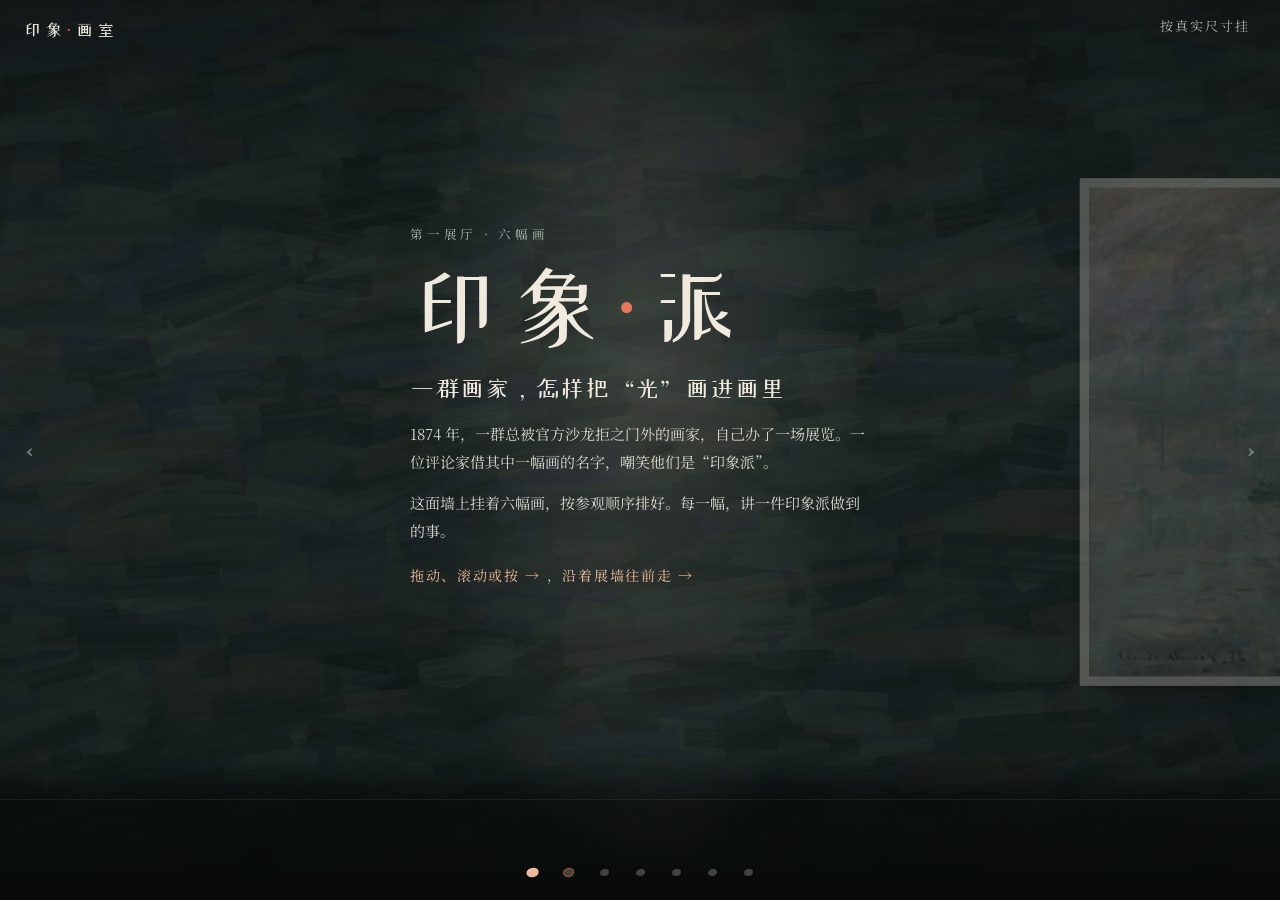
==== commit d99a44db: "Bundle fonts locally and add a deployment guide Replace Google Fonts with subsetted woff2 files so t" ====
--- a/index.html
+++ b/index.html
@@ -7,9 +7,7 @@
 <meta name="description" content="一面展墙，六幅印象派名作。沿着墙走，走进画里，看懂印象派在看什么。">
 <meta property="og:title" content="印象画室">
 <meta property="og:image" content="gallery/sunrise-thumb.jpg">
-<link rel="preconnect" href="https://fonts.googleapis.com">
-<link rel="preconnect" href="https://fonts.gstatic.com" crossorigin>
-<link rel="stylesheet" href="https://fonts.googleapis.com/css2?family=IM+Fell+English:ital@0;1&family=Noto+Serif+SC:wght@400;600&family=ZCOOL+XiaoWei&display=swap">
+<style>@font-face{font-family:"ZCOOL XiaoWei";src:url(fonts/zcool-xiaowei.woff2) format("woff2");font-weight:400;font-style:normal;font-display:swap}@font-face{font-family:"Noto Serif SC";src:url(fonts/noto-serif-sc-400.woff2) format("woff2");font-weight:400;font-style:normal;font-display:swap}@font-face{font-family:"Noto Serif SC";src:url(fonts/noto-serif-sc-600.woff2) format("woff2");font-weight:600;font-style:normal;font-display:swap}@font-face{font-family:"IM Fell English";src:url(fonts/im-fell-english.woff2) format("woff2");font-weight:400;font-style:normal;font-display:swap}@font-face{font-family:"IM Fell English";src:url(fonts/im-fell-english-italic.woff2) format("woff2");font-weight:400;font-style:italic;font-display:swap}</style>
 <style>
 /* Layout: 一面横向的展墙。画按参观顺序挂成一排，走到哪幅，哪幅被灯照亮，下面出现展签 */
 :root{
@@ -288,6 +286,10 @@
 }
 addEventListener('pageshow', e => { if (e.persisted) { $('#veil').style.opacity = 0; document.querySelectorAll('body > img').forEach(n => n.remove()); } });
 
+/* ---------- 提前把《印象·日出》的图下载好，点进去就不用再等 ---------- */
+setTimeout(() => { const low = Math.max(innerWidth, innerHeight) * Math.min(1.5, devicePixelRatio || 1) < 1700;
+  [low ? 'sunrise-m.jpg' : 'sunrise.jpg', 'plate.jpg', 'sun.png', 'refl.png', 'boat1.png', 'boat2.png', 'boat3.png'].forEach(f => { const i = new Image(); i.src = 'sunrise/' + f; }); }, 1500);
+
 /* ---------- 启动 ---------- */
 sizeFrames();
 const fromHash = WORKS.findIndex(w => '#' + w.no === location.hash);
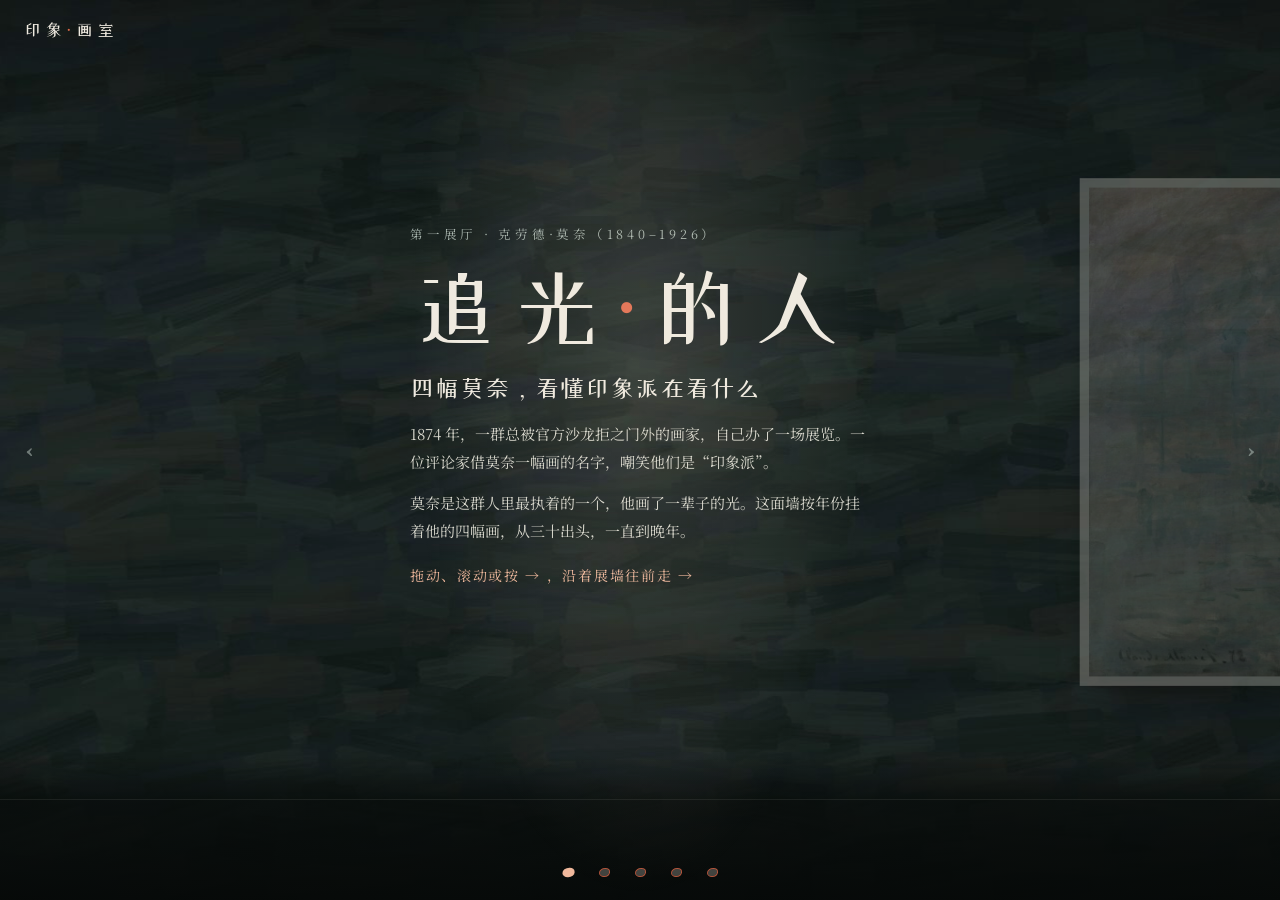
==== commit 3a2fad77: "Open three more Monet works and refocus the gallery on Monet Add Woman with a Parasol, Haystacks and" ====
--- a/index.html
+++ b/index.html
@@ -4,7 +4,7 @@
 <meta charset="utf-8">
 <meta name="viewport" content="width=device-width,initial-scale=1,viewport-fit=cover">
 <title>印象画室</title>
-<meta name="description" content="一面展墙，六幅印象派名作。沿着墙走，走进画里，看懂印象派在看什么。">
+<meta name="description" content="一面展墙，四幅莫奈。沿着墙走，走进画里，看懂印象派在看什么。">
 <meta property="og:title" content="印象画室">
 <meta property="og:image" content="gallery/sunrise-thumb.jpg">
 <style>@font-face{font-family:"ZCOOL XiaoWei";src:url(fonts/zcool-xiaowei.woff2) format("woff2");font-weight:400;font-style:normal;font-display:swap}@font-face{font-family:"Noto Serif SC";src:url(fonts/noto-serif-sc-400.woff2) format("woff2");font-weight:400;font-style:normal;font-display:swap}@font-face{font-family:"Noto Serif SC";src:url(fonts/noto-serif-sc-600.woff2) format("woff2");font-weight:600;font-style:normal;font-display:swap}@font-face{font-family:"IM Fell English";src:url(fonts/im-fell-english.woff2) format("woff2");font-weight:400;font-style:normal;font-display:swap}@font-face{font-family:"IM Fell English";src:url(fonts/im-fell-english-italic.woff2) format("woff2");font-weight:400;font-style:italic;font-display:swap}</style>
@@ -89,7 +89,6 @@
 .corner{position:fixed;z-index:5;font-size:13px;letter-spacing:.16em;color:var(--mist)}
 #brand{left:calc(var(--gut-l) + 8px);top:calc(env(safe-area-inset-top,0px) + 16px);font-family:var(--f-display);font-size:17px;letter-spacing:.24em;color:var(--fog)}
 #brand b{color:var(--sun);font-weight:400}
-#sizeBtn{right:calc(var(--gut-r) + 4px);top:calc(env(safe-area-inset-top,0px) + 8px)}
 .corner button{background:none;border:0;font:inherit;color:inherit;letter-spacing:inherit;padding:8px 10px;cursor:pointer}
 .corner button:hover{color:var(--fog)}
 .dots{left:50%;bottom:calc(env(safe-area-inset-bottom,0px) + 16px);transform:translateX(-50%);display:flex;gap:6px;align-items:center}
@@ -124,7 +123,6 @@
   <div id="track"></div>
 </div>
 <div id="brand" class="corner">印象<b>·</b>画室</div>
-<div id="sizeBtn" class="corner"><button type="button" aria-pressed="false">按真实尺寸挂</button></div>
 <button id="arrowL" type="button" aria-label="上一幅">‹</button>
 <button id="arrowR" type="button" aria-label="下一幅">›</button>
 <nav class="dots corner" id="dots" aria-label="展位"></nav>
@@ -139,19 +137,17 @@
 function rng(seed) { return () => { seed = (seed + 0x6D2B79F5) | 0; let t = Math.imul(seed ^ (seed >>> 15), 1 | seed); t = (t + Math.imul(t ^ (t >>> 7), 61 | t)) ^ t; return ((t ^ (t >>> 14)) >>> 0) / 4294967296; }; }
 
 const WORKS = [
-  { no: '01', title: '印象·日出', fr: 'Impression, soleil levant', artist: '克劳德·莫奈', year: '1872', cm: [48, 63], where: '巴黎 · 玛摩丹·莫奈美术馆', theme: '光的一瞬',
-    line: '一个早晨的二十分钟，给整个画派起了名字。拨开晨雾，在画里走一走，再和光赛跑一次。', open: true, href: 'sunrise/', img: 'gallery/sunrise-thumb.jpg' },
-  { no: '02', title: '干草堆（系列）', fr: 'Meules', artist: '克劳德·莫奈', year: '1890–1891', cm: [60, 100], where: '分藏于世界各地的美术馆', theme: '时间', sizeNote: '系列中一幅的尺寸',
-    line: '同一堆干草，他从清晨画到黄昏，从夏末画到雪天。真正的主角不是干草，是时间。', pal: [[214, 172, 96], [232, 198, 142], [150, 140, 182], [96, 118, 160], [204, 122, 82]] },
-  { no: '03', title: '煎饼磨坊的舞会', fr: 'Bal du moulin de la Galette', artist: '皮埃尔-奥古斯特·雷诺阿', year: '1876', cm: [131, 175], where: '巴黎 · 奥赛博物馆', theme: '彩色的阴影',
-    line: '树叶缝里漏下的光斑，落在跳舞的人身上。阴影不是灰的，是蓝的、紫的。', pal: [[58, 78, 112], [122, 142, 172], [232, 202, 172], [92, 112, 72], [242, 232, 204]] },
-  { no: '04', title: '舞蹈课', fr: 'La Classe de danse', artist: '埃德加·德加', year: '1873–1876', cm: [85, 75], where: '巴黎 · 奥赛博物馆', theme: '抓拍的构图',
-    line: '像一张随手抓拍的照片：画面被裁得很随意，老师站在中间，女孩们散在四周，前景空着大片地板。', pal: [[192, 190, 160], [236, 232, 220], [172, 140, 102], [122, 140, 130], [204, 92, 72]] },
-  { no: '05', title: '摇篮', fr: 'Le Berceau', artist: '贝尔特·莫里索', year: '1872', cm: [56, 46], where: '巴黎 · 奥赛博物馆', theme: '日常与亲情',
-    line: '第一届印象派展上唯一的女画家。她画姐姐守着熟睡的孩子，中间隔着一层白纱。', pal: [[236, 232, 226], [202, 206, 212], [222, 192, 192], [62, 62, 72], [152, 166, 182]] },
-  { no: '06', title: '大碗岛的星期天下午', fr: 'Un dimanche après-midi à l’Île de la Grande Jatte', artist: '乔治·修拉', year: '1884–1886', cm: [207.6, 308], where: '芝加哥艺术博物馆', theme: '色彩的科学',
-    line: '成千上万个色点，在你的眼睛里混成颜色。它在 1886 年最后一届印象派展上亮相，也打开了下一个时代。', pal: [[82, 132, 62], [152, 182, 82], [232, 212, 142], [72, 112, 152], [42, 42, 46]] }
+  { no: '01', title: '印象·日出', fr: 'Impression, soleil levant', year: '1872', size: '48 × 63 厘米', where: '巴黎 · 玛摩丹·莫奈美术馆', theme: '光的一瞬', ar: 63 / 48,
+    line: '一个早晨的二十分钟，给整个画派起了名字。拨开晨雾，在画里走一走，再和光赛跑一次。', href: 'sunrise/', img: 'gallery/sunrise-thumb.jpg',
+    pre: ['sunrise/sunrise-m.jpg', 'sunrise/plate.jpg', 'sunrise/sun.png', 'sunrise/refl.png', 'sunrise/boat1.png', 'sunrise/boat2.png', 'sunrise/boat3.png'] },
+  { no: '02', title: '撑阳伞的女人', fr: 'Femme à l’ombrelle', year: '1875', size: '100 × 81 厘米', where: '华盛顿 · 美国国家美术馆', theme: '风与彩色的阴影', ar: 81 / 100,
+    line: '妻子和儿子站在起风的小坡上。吹一阵风，再看看她的白裙子：上面几乎没有一处是纯白。', href: 'parasol/', img: 'gallery/parasol-thumb.jpg', pre: ['parasol/parasol-m.jpg'] },
+  { no: '03', title: '干草堆（系列）', fr: 'Meules', year: '1890–1891', size: '系列约 25 幅，每幅约 65 × 100 厘米', where: '分藏于世界各地的美术馆', theme: '时间', ar: 100 / 60,
+    line: '同一堆干草，九种光。拖动时间，看它从夏末的清晨，走到雪后的日落。', href: 'haystacks/', img: 'gallery/haystacks-thumb.jpg', pre: ['haystacks/h05.jpg', 'haystacks/h02.jpg', 'haystacks/h06.jpg'] },
+  { no: '04', title: '睡莲', fr: 'Nymphéas', year: '1906', size: '系列约 250 幅，1897–1926', where: '这一幅为印刷复制品', theme: '水与倒影', ar: 1000 / 645,
+    line: '画里没有天，天只在水里。点一点水面，看看你看到的，有多少是真的。', href: 'lilies/', img: 'gallery/lilies-thumb.jpg', pre: ['lilies/lilies.jpg'] }
 ];
+WORKS.forEach(w => { w.open = true; w.artist = '克劳德·莫奈'; });
 
 /* ---------- 墙面：一层暗绿色的笔触 ---------- */
 function paintWall() {
@@ -183,20 +179,20 @@
 /* ---------- 搭展墙 ---------- */
 const track = $('#track'), dotsEl = $('#dots');
 const intro = document.createElement('section'); intro.className = 'item intro-item';
-intro.innerHTML = `<div class="intro"><div class="eyebrow">第一展厅 · 六幅画</div><h1>印象<b>·</b>派</h1>
-  <div class="sub">一群画家，怎样把“光”画进画里</div>
-  <p>1874 年，一群总被官方沙龙拒之门外的画家，自己办了一场展览。一位评论家借其中一幅画的名字，嘲笑他们是“印象派”。</p>
-  <p>这面墙上挂着六幅画，按参观顺序排好。每一幅，讲一件印象派做到的事。</p>
+intro.innerHTML = `<div class="intro"><div class="eyebrow">第一展厅 · 克劳德·莫奈（1840–1926）</div><h1>追光<b>·</b>的人</h1>
+  <div class="sub">四幅莫奈，看懂印象派在看什么</div>
+  <p>1874 年，一群总被官方沙龙拒之门外的画家，自己办了一场展览。一位评论家借莫奈一幅画的名字，嘲笑他们是“印象派”。</p>
+  <p>莫奈是这群人里最执着的一个，他画了一辈子的光。这面墙按年份挂着他的四幅画，从三十出头，一直到晚年。</p>
   <div class="walk">${coarse ? '向左滑动，沿着展墙往前走 →' : '拖动、滚动或按 → ，沿着展墙往前走 →'}</div></div>`;
 track.appendChild(intro);
 const items = [intro];
 WORKS.forEach((w, i) => {
   const el = document.createElement('section'); el.className = 'item' + (w.open ? ' open' : ''); el.setAttribute('aria-label', `${w.no} ${w.title}`);
-  const ar = w.cm[1] / w.cm[0]; el.style.setProperty('--ar', ar); el.dataset.cmh = w.cm[0];
+  const ar = w.ar; el.style.setProperty('--ar', ar);
   el.innerHTML = `<div class="frame"><div class="pic"></div></div>
     <div class="label"><div class="no"><span>No. ${w.no}</span><b>${w.theme}</b></div>
       <h2>${w.title}</h2><div class="fr">${w.fr}</div>
-      <div class="meta">${w.artist}，${w.year}<br>布面油画 · ${w.cm[0]} × ${w.cm[1]} 厘米${w.sizeNote ? '（' + w.sizeNote + '）' : ''}<br>${w.where}</div>
+      <div class="meta">克劳德·莫奈，${w.year}<br>布面油画 · ${w.size}<br>${w.where}</div>
       <p>${w.line}</p>
       ${w.open ? '<button class="go" type="button">走进这幅画 →</button>' : '<div class="soon">布展中 · 敬请期待</div>'}</div>`;
   const pic = el.querySelector('.pic');
@@ -211,18 +207,11 @@
   b.addEventListener('click', () => go(i)); dotsEl.appendChild(b);
 });
 
-/* ---------- 尺寸：统一大小 / 真实尺寸 ---------- */
-let realSize = false;
+/* ---------- 画框大小 ---------- */
 function sizeFrames() {
-  const vh = innerHeight, vw = innerWidth, wide = vw >= 900 && vw >= vh, base = Math.min(vh * (wide ? 0.6 : vw < 700 ? 0.36 : 0.44), 620), maxCm = 207.6;
-  items.slice(1).forEach(el => {
-    const ar = +el.style.getPropertyValue('--ar'), cmh = +el.dataset.cmh;
-    let h = realSize ? vh * (wide ? 0.66 : 0.4) * cmh / maxCm : base;
-    h = Math.min(h, vw * (wide ? 0.58 : 0.72) / ar); el.querySelector('.frame').style.setProperty('--h', h + 'px');
-  });
-}
-const sizeBtn = $('#sizeBtn button');
-sizeBtn.addEventListener('click', () => { realSize = !realSize; sizeBtn.textContent = realSize ? '统一大小' : '按真实尺寸挂'; sizeBtn.setAttribute('aria-pressed', realSize); sizeFrames(); setTimeout(measure, 950); });
+  const vh = innerHeight, vw = innerWidth, wide = vw >= 900 && vw >= vh, base = Math.min(vh * (wide ? 0.6 : vw < 700 ? 0.36 : 0.44), 620);
+  items.slice(1).forEach(el => { const ar = +el.style.getPropertyValue('--ar'); el.querySelector('.frame').style.setProperty('--h', Math.min(base, vw * (wide ? 0.58 : 0.72) / ar) + 'px'); });
+}
 
 /* ---------- 沿着展墙走 ---------- */
 let centers = [], x = 0, target = 0, idx = 0, moved = false;
@@ -235,6 +224,7 @@
   if (i === focusIdx) return; focusIdx = i;
   items.forEach((el, k) => el.classList.toggle('focus', k === i));
   [...dotsEl.children].forEach((b, k) => b.classList.toggle('on', k === i));
+  prefetch(i);
 }
 function frame() {
   x += (target - x) * (reduce ? 1 : 0.11); if (Math.abs(target - x) < 0.3) x = target;
@@ -286,9 +276,9 @@
 }
 addEventListener('pageshow', e => { if (e.persisted) { $('#veil').style.opacity = 0; document.querySelectorAll('body > img').forEach(n => n.remove()); } });
 
-/* ---------- 提前把《印象·日出》的图下载好，点进去就不用再等 ---------- */
-setTimeout(() => { const low = Math.max(innerWidth, innerHeight) * Math.min(1.5, devicePixelRatio || 1) < 1700;
-  [low ? 'sunrise-m.jpg' : 'sunrise.jpg', 'plate.jpg', 'sun.png', 'refl.png', 'boat1.png', 'boat2.png', 'boat3.png'].forEach(f => { const i = new Image(); i.src = 'sunrise/' + f; }); }, 1500);
+/* ---------- 在哪幅画前停下，就先把那幅的图下载好，点进去不用再等 ---------- */
+const fetched = new Set(); let preT;
+function prefetch(i) { clearTimeout(preT); if (i < 1) return; preT = setTimeout(() => { const w = WORKS[i - 1]; if (fetched.has(w.no)) return; fetched.add(w.no); w.pre.forEach(f => { const im = new Image(); im.src = f; }); }, 700); }
 
 /* ---------- 启动 ---------- */
 sizeFrames();
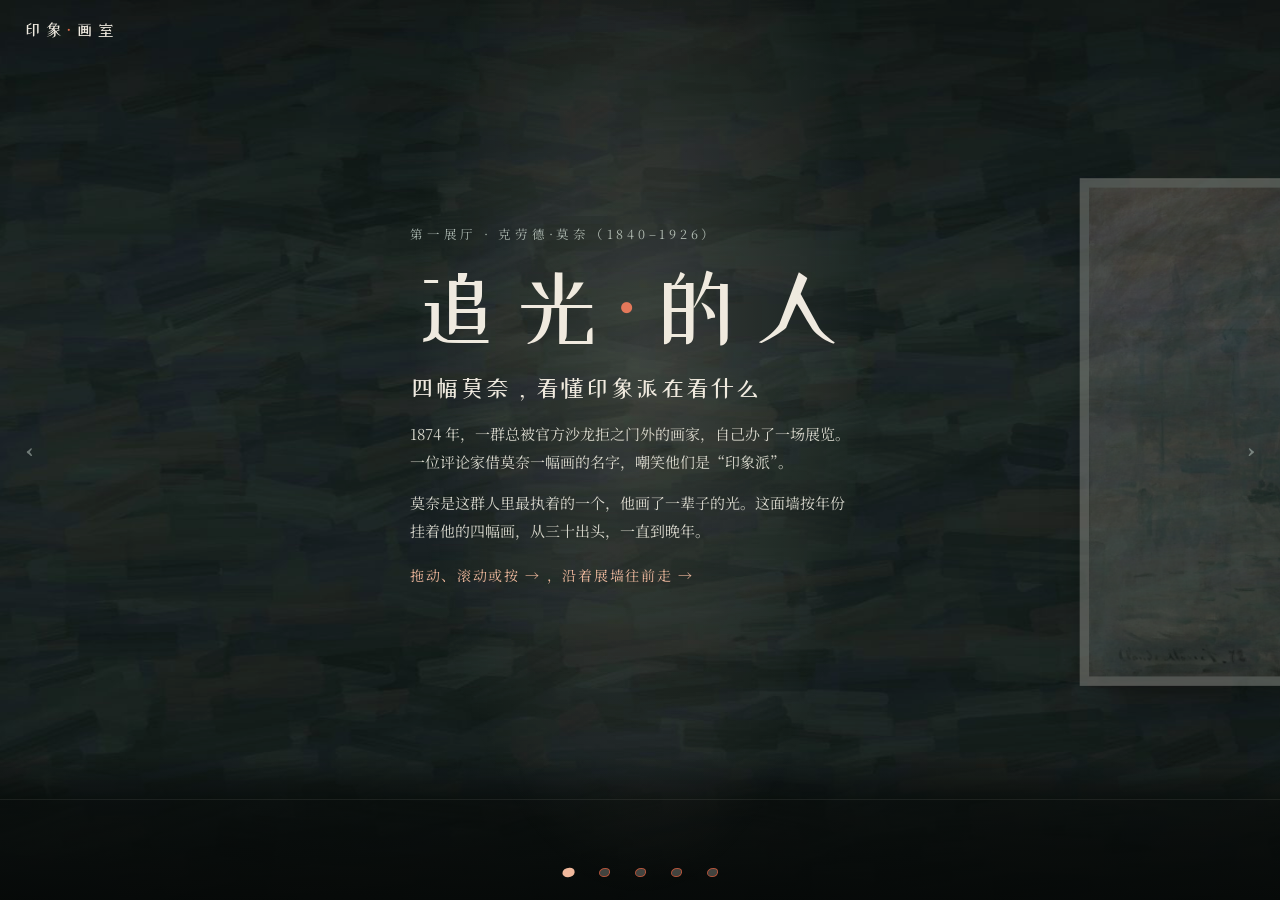
==== commit 22dff02c: "Fix the broken 回 glyph, Chinese line breaks and small-screen layouts The display font draws 回 as a s" ====
--- a/index.html
+++ b/index.html
@@ -100,13 +100,26 @@
 #arrowL{left:calc(var(--gut-l) - 6px)}#arrowR{right:calc(var(--gut-r) - 6px)}
 #arrowL:hover,#arrowR:hover{opacity:1;color:var(--fog)}
 #veil{position:fixed;inset:0;z-index:20;background:#111917;opacity:0;pointer-events:none;transition:opacity .5s}
-@media (min-width:900px) and (min-aspect-ratio:1/1){
+@media (min-width:600px) and (min-aspect-ratio:1/1){
   .item:not(.intro-item){flex-direction:row;align-items:flex-end;gap:clamp(22px,2.4vw,36px);margin-top:-4vh}
   .item .label{margin-top:0;width:clamp(260px,22vw,320px);margin-bottom:4px;transform:translateX(-8px)}
   .item.focus .label{transform:none}
 }
+@media (max-height:500px) and (min-aspect-ratio:1/1){
+  .intro{gap:8px;margin-top:0}
+  .intro h1{font-size:44px}
+  .intro .sub{font-size:17px}
+  .intro p{font-size:13.5px;line-height:1.7}
+  .item:not(.intro-item){margin-top:-2vh}
+  .label{padding:10px 14px 12px}
+  .label h2{font-size:19px}
+  .label p{font-size:12.5px;line-height:1.6;margin-top:3px}
+  .label .go{margin-top:6px;padding:7px 14px}
+  .dots{bottom:calc(env(safe-area-inset-bottom,0px) + 4px)}
+}
+@media (pointer:coarse){.dots button{width:36px;height:32px}}
 @media (max-width:700px){
-  .item{margin-top:-8vh}
+  .item{margin-top:-2vh}
   .label{padding:12px 14px 14px}
   .label h2{font-size:21px}
   .label p{font-size:13.5px}
@@ -135,6 +148,45 @@
 const reduce = matchMedia('(prefers-reduced-motion: reduce)').matches;
 const coarse = matchMedia('(pointer: coarse)').matches;
 function rng(seed) { return () => { seed = (seed + 0x6D2B79F5) | 0; let t = Math.imul(seed ^ (seed >>> 15), 1 | seed); t = (t + Math.imul(t ^ (t >>> 7), 61 | t)) ^ t; return ((t ^ (t >>> 14)) >>> 0) / 4294967296; }; }
+
+/* 中文排版：只在词与词之间换行；人名、日期、时间、尺寸不拆开 */
+const tidy = (() => {
+  const SEG = typeof Intl !== 'undefined' && Intl.Segmenter ? new Intl.Segmenter('zh', { granularity: 'word' }) : null;
+  const KEEP = /(\d{4}\s*年(?:\s*\d{1,2}\s*月(?:\s*\d{1,2}\s*日)?)?|\d{1,2}\s*月\s*\d{1,2}\s*日|\d{1,2}\s*点(?:\s*\d{1,2}\s*分)?|\d+(?:\.\d+)?\s*×\s*\d+(?:\.\d+)?\s*(?:厘米)?|\d{4}\s*[–-]\s*\d{4}|\d+(?:\.\d+)?\s*(?:岁|幅|%|厘米|秒|笔|种|处|分钟|天|年|月)|[一-鿿]{1,6}[·-][一-鿿]{1,8}|《[^》]{1,14}》|“[^”]{1,8}”)/g;
+  const ZW = '​';
+  const TRAIL = new Set('的了着过们地得前里上下中边吗呢吧啊么后外内处似般样幅个位条种只张座家块片次'.split(''));
+  const CJK = s => /^[\u4e00-\u9fff]/.test(s), PUN = s => /^[，。、；：？！…）”]+$/.test(s);
+  // 断行规则：“的、了、前、里”这类字黏着前一个词；其他单字黏着后一个词；标点后可以断
+  function canBreak(a, b, c) {
+    if (PUN(a)) return CJK(b);
+    if (b.length === 1 && (!c || PUN(c) || !CJK(c))) return false;
+    if (!CJK(a) || !CJK(b)) return false;
+    if (b.length === 1 && TRAIL.has(b)) return false;
+    if (a.length === 1 && !TRAIL.has(a)) return false;
+    return true;
+  }
+  function words(t) {
+    if (!SEG) return t;
+    const seg = [...SEG.segment(t)].map(x => x.segment); let out = seg[0] || '';
+    for (let i = 1; i < seg.length; i++) out += (canBreak(seg[i - 1], seg[i], seg[i + 1]) ? ZW : '') + seg[i];
+    return out;
+  }
+  function fix(node) {
+    [...node.childNodes].forEach(n => {
+      if (n.nodeType === 1) { if (!n.classList.contains('nb')) fix(n); return; }
+      if (n.nodeType !== 3 || !n.nodeValue.trim()) return;
+      const frag = document.createDocumentFragment(), t = n.nodeValue; let last = 0, m; KEEP.lastIndex = 0;
+      while ((m = KEEP.exec(t))) {
+        if (m.index > last) frag.appendChild(document.createTextNode(words(t.slice(last, m.index)) + ZW));
+        const sp = document.createElement('span'); sp.className = 'nb'; sp.style.whiteSpace = 'nowrap'; sp.textContent = m[0]; frag.appendChild(sp);
+        frag.appendChild(document.createTextNode(ZW)); last = m.index + m[0].length;
+      }
+      if (last < t.length) frag.appendChild(document.createTextNode(words(t.slice(last))));
+      n.replaceWith(frag);
+    });
+  }
+  return el => { if (!el) return el; try { fix(el); el.style.wordBreak = 'keep-all'; el.style.overflowWrap = 'anywhere'; } catch (e) {} return el; };
+})();
 
 const WORKS = [
   { no: '01', title: '印象·日出', fr: 'Impression, soleil levant', year: '1872', size: '48 × 63 厘米', where: '巴黎 · 玛摩丹·莫奈美术馆', theme: '光的一瞬', ar: 63 / 48,
@@ -207,10 +259,17 @@
   b.addEventListener('click', () => go(i)); dotsEl.appendChild(b);
 });
 
+document.querySelectorAll('.label p, .label .meta, .intro p, .intro .sub').forEach(tidy);
+
 /* ---------- 画框大小 ---------- */
 function sizeFrames() {
-  const vh = innerHeight, vw = innerWidth, wide = vw >= 900 && vw >= vh, base = Math.min(vh * (wide ? 0.6 : vw < 700 ? 0.36 : 0.44), 620);
-  items.slice(1).forEach(el => { const ar = +el.style.getPropertyValue('--ar'); el.querySelector('.frame').style.setProperty('--h', Math.min(base, vw * (wide ? 0.58 : 0.72) / ar) + 'px'); });
+  const vh = innerHeight, vw = innerWidth, wide = vw >= 600 && vw >= vh, base = Math.min(vh * (wide ? 0.6 : vw < 700 ? 0.36 : 0.44), 620);
+  items.slice(1).forEach(el => {
+    const ar = +el.style.getPropertyValue('--ar'), labelH = el.querySelector('.label').offsetHeight;
+    // 竖屏时展签在画下面：画框高度 = 屏幕高度 - 展签 - 上下留给标题和圆点的空间
+    const room = wide ? vh - 130 : vh - labelH - 150;
+    el.querySelector('.frame').style.setProperty('--h', Math.max(110, Math.min(base, room, vw * (wide ? 0.58 : 0.72) / ar)) + 'px');
+  });
 }
 
 /* ---------- 沿着展墙走 ---------- */
